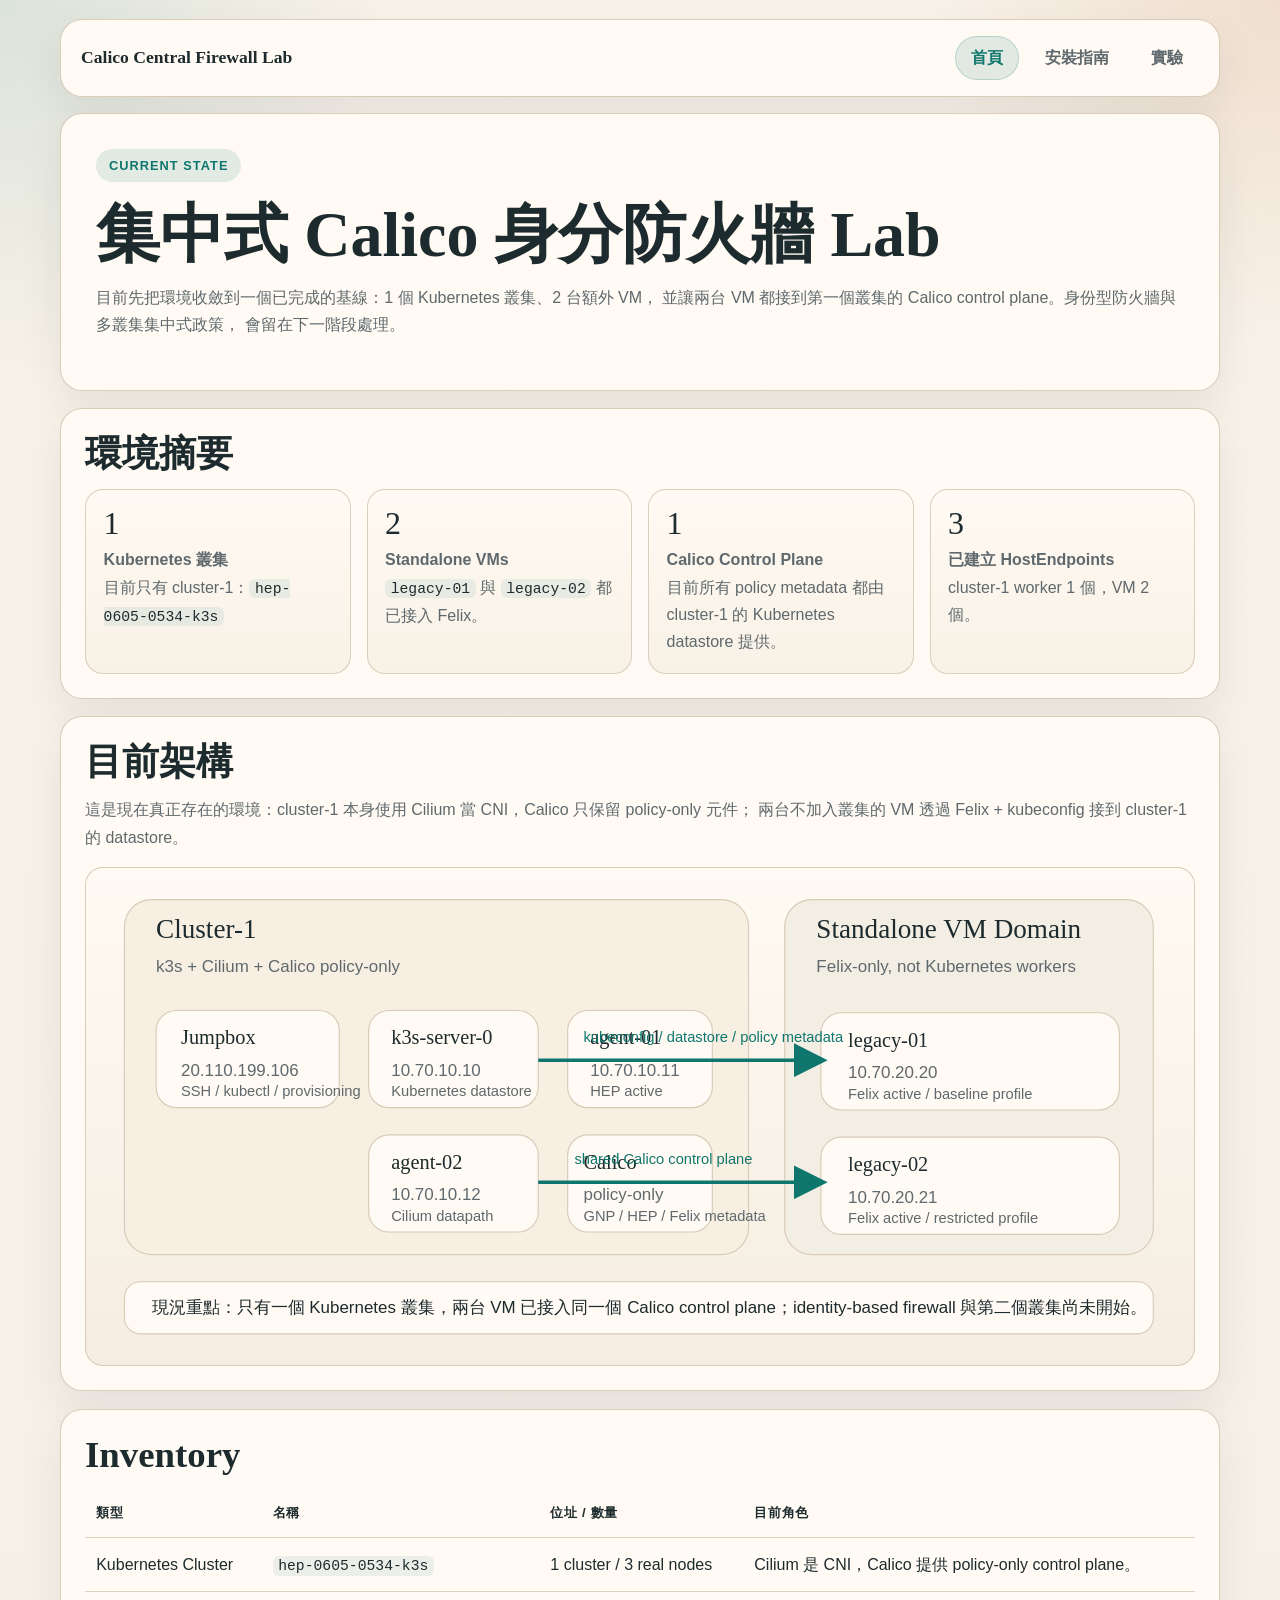
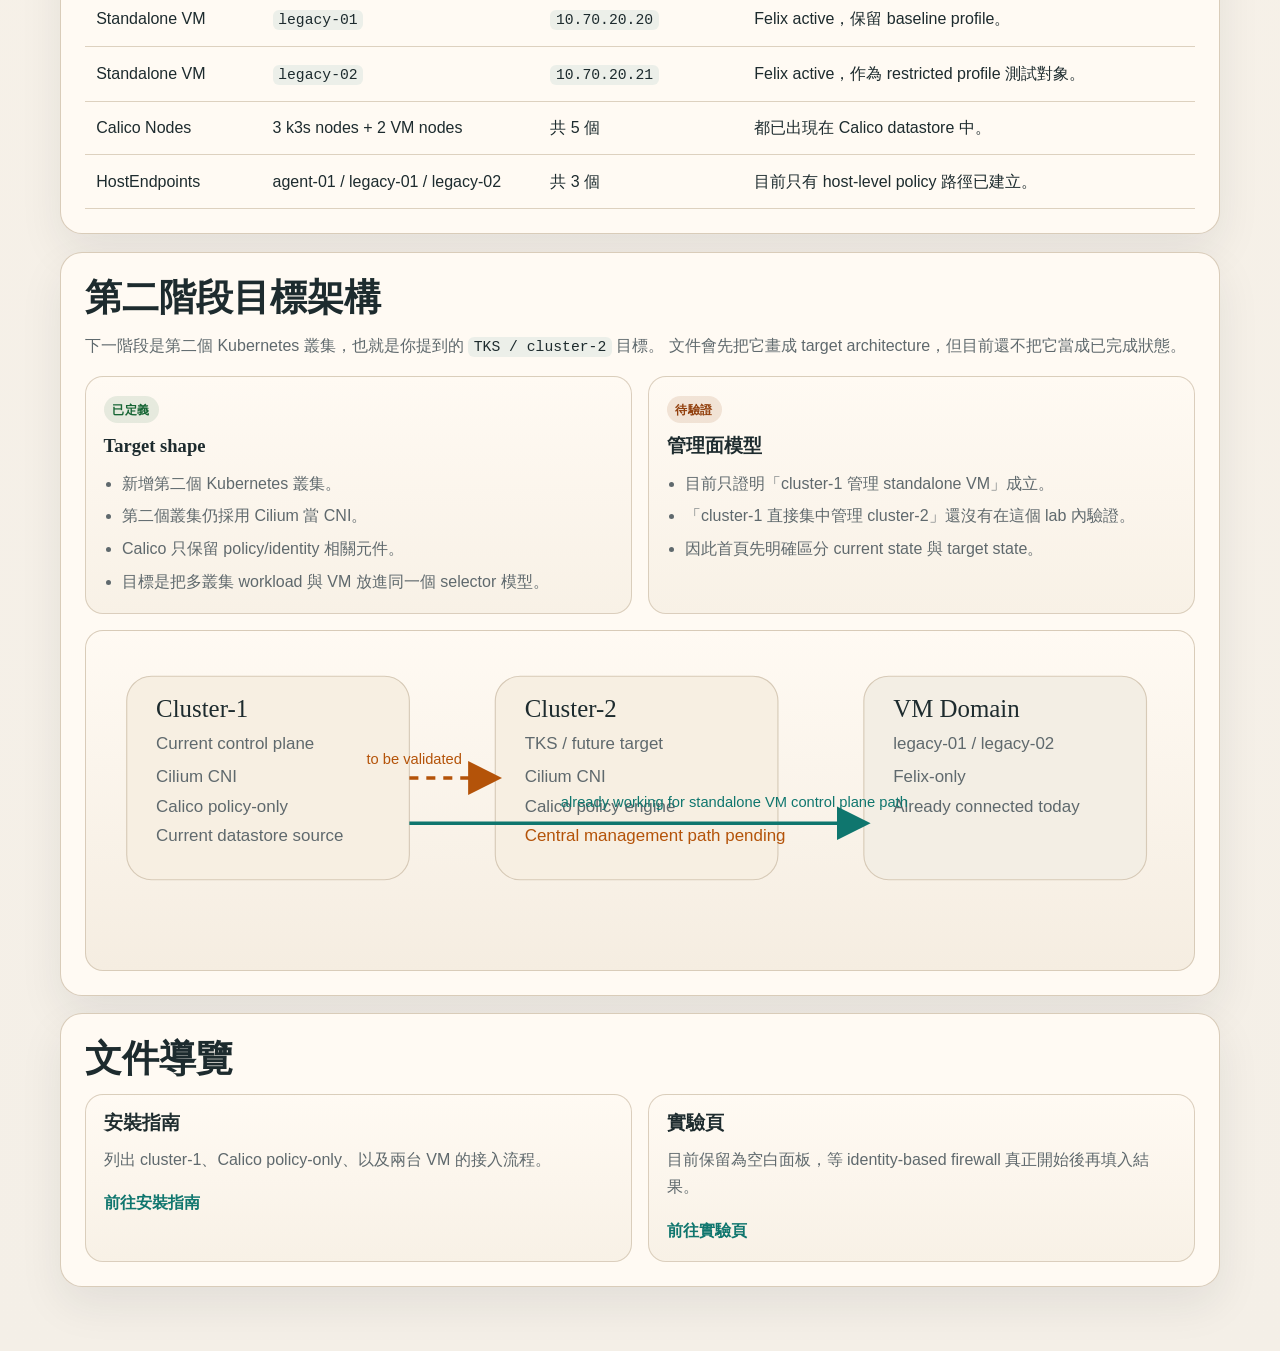
==== docs/index.html @ 24c9a851 "Restructure lab docs and document VM control-plane setup" ====
<!DOCTYPE html>
<html lang="zh-Hant">
<head>
  <meta charset="utf-8">
  <meta name="viewport" content="width=device-width, initial-scale=1">
  <title>Calico Central Firewall Lab</title>
  <link rel="stylesheet" href="./assets/site.css">
</head>
<body>
  <main class="shell">
    <header class="topbar">
      <div class="brand">Calico Central Firewall Lab</div>
      <nav class="tabs" aria-label="Primary">
        <a class="tab active" href="./index.html">首頁</a>
        <a class="tab" href="./install.html">安裝指南</a>
        <a class="tab" href="./experiments.html">實驗</a>
      </nav>
    </header>

    <section class="hero">
      <span class="eyebrow">Current State</span>
      <h1>集中式 Calico 身分防火牆 Lab</h1>
      <p>
        目前先把環境收斂到一個已完成的基線：1 個 Kubernetes 叢集、2 台額外 VM，
        並讓兩台 VM 都接到第一個叢集的 Calico control plane。身份型防火牆與多叢集集中式政策，
        會留在下一階段處理。
      </p>
    </section>

    <section class="section">
      <h2>環境摘要</h2>
      <div class="grid four">
        <article class="card">
          <div class="metric">1</div>
          <div class="metric-label">Kubernetes 叢集</div>
          <p>目前只有 cluster-1：<code>hep-0605-0534-k3s</code></p>
        </article>
        <article class="card">
          <div class="metric">2</div>
          <div class="metric-label">Standalone VMs</div>
          <p><code>legacy-01</code> 與 <code>legacy-02</code> 都已接入 Felix。</p>
        </article>
        <article class="card">
          <div class="metric">1</div>
          <div class="metric-label">Calico Control Plane</div>
          <p>目前所有 policy metadata 都由 cluster-1 的 Kubernetes datastore 提供。</p>
        </article>
        <article class="card">
          <div class="metric">3</div>
          <div class="metric-label">已建立 HostEndpoints</div>
          <p>cluster-1 worker 1 個，VM 2 個。</p>
        </article>
      </div>
    </section>

    <section class="section">
      <h2>目前架構</h2>
      <p>
        這是現在真正存在的環境：cluster-1 本身使用 Cilium 當 CNI，Calico 只保留 policy-only 元件；
        兩台不加入叢集的 VM 透過 Felix + kubeconfig 接到 cluster-1 的 datastore。
      </p>
      <div class="diagram">
        <svg viewBox="0 0 980 440" role="img" aria-label="Current centralized Calico lab architecture">
          <defs>
            <marker id="home-arrow" markerWidth="10" markerHeight="10" refX="8" refY="5" orient="auto-start-reverse">
              <path d="M 0 0 L 10 5 L 0 10 z" fill="#0f766e"></path>
            </marker>
          </defs>

          <rect x="34" y="28" width="552" height="314" rx="24" fill="#f7efe2" stroke="#d7cab7"></rect>
          <text x="62" y="62" fill="#1d2b2e" font-size="24" font-family="Noto Serif TC, PMingLiU, Georgia, serif">Cluster-1</text>
          <text x="62" y="92" fill="#5f696d" font-size="15" font-family="Noto Sans TC, PingFang TC, Microsoft JhengHei, sans-serif">k3s + Cilium + Calico policy-only</text>

          <rect x="62" y="126" width="162" height="86" rx="18" fill="#fffaf3" stroke="#d7cab7"></rect>
          <text x="84" y="156" fill="#1d2b2e" font-size="18" font-family="Noto Serif TC, PMingLiU, Georgia, serif">Jumpbox</text>
          <text x="84" y="184" fill="#5f696d" font-size="15" font-family="Noto Sans TC, PingFang TC, Microsoft JhengHei, sans-serif">20.110.199.106</text>
          <text x="84" y="202" fill="#5f696d" font-size="13" font-family="Noto Sans TC, PingFang TC, Microsoft JhengHei, sans-serif">SSH / kubectl / provisioning</text>

          <rect x="250" y="126" width="150" height="86" rx="18" fill="#fffaf3" stroke="#d7cab7"></rect>
          <text x="270" y="156" fill="#1d2b2e" font-size="18" font-family="Noto Serif TC, PMingLiU, Georgia, serif">k3s-server-0</text>
          <text x="270" y="184" fill="#5f696d" font-size="15" font-family="Noto Sans TC, PingFang TC, Microsoft JhengHei, sans-serif">10.70.10.10</text>
          <text x="270" y="202" fill="#5f696d" font-size="13" font-family="Noto Sans TC, PingFang TC, Microsoft JhengHei, sans-serif">Kubernetes datastore</text>

          <rect x="426" y="126" width="128" height="86" rx="18" fill="#fffaf3" stroke="#d7cab7"></rect>
          <text x="446" y="156" fill="#1d2b2e" font-size="18" font-family="Noto Serif TC, PMingLiU, Georgia, serif">agent-01</text>
          <text x="446" y="184" fill="#5f696d" font-size="15" font-family="Noto Sans TC, PingFang TC, Microsoft JhengHei, sans-serif">10.70.10.11</text>
          <text x="446" y="202" fill="#5f696d" font-size="13" font-family="Noto Sans TC, PingFang TC, Microsoft JhengHei, sans-serif">HEP active</text>

          <rect x="250" y="236" width="150" height="86" rx="18" fill="#fffaf3" stroke="#d7cab7"></rect>
          <text x="270" y="266" fill="#1d2b2e" font-size="18" font-family="Noto Serif TC, PMingLiU, Georgia, serif">agent-02</text>
          <text x="270" y="294" fill="#5f696d" font-size="15" font-family="Noto Sans TC, PingFang TC, Microsoft JhengHei, sans-serif">10.70.10.12</text>
          <text x="270" y="312" fill="#5f696d" font-size="13" font-family="Noto Sans TC, PingFang TC, Microsoft JhengHei, sans-serif">Cilium datapath</text>

          <rect x="426" y="236" width="128" height="86" rx="18" fill="#fffaf3" stroke="#d7cab7"></rect>
          <text x="440" y="266" fill="#1d2b2e" font-size="18" font-family="Noto Serif TC, PMingLiU, Georgia, serif">Calico</text>
          <text x="440" y="294" fill="#5f696d" font-size="15" font-family="Noto Sans TC, PingFang TC, Microsoft JhengHei, sans-serif">policy-only</text>
          <text x="440" y="312" fill="#5f696d" font-size="13" font-family="Noto Sans TC, PingFang TC, Microsoft JhengHei, sans-serif">GNP / HEP / Felix metadata</text>

          <rect x="618" y="28" width="326" height="314" rx="24" fill="#f3eee4" stroke="#d7cab7"></rect>
          <text x="646" y="62" fill="#1d2b2e" font-size="24" font-family="Noto Serif TC, PMingLiU, Georgia, serif">Standalone VM Domain</text>
          <text x="646" y="92" fill="#5f696d" font-size="15" font-family="Noto Sans TC, PingFang TC, Microsoft JhengHei, sans-serif">Felix-only, not Kubernetes workers</text>

          <rect x="650" y="128" width="264" height="86" rx="18" fill="#fffaf3" stroke="#d7cab7"></rect>
          <text x="674" y="158" fill="#1d2b2e" font-size="18" font-family="Noto Serif TC, PMingLiU, Georgia, serif">legacy-01</text>
          <text x="674" y="186" fill="#5f696d" font-size="15" font-family="Noto Sans TC, PingFang TC, Microsoft JhengHei, sans-serif">10.70.20.20</text>
          <text x="674" y="204" fill="#5f696d" font-size="13" font-family="Noto Sans TC, PingFang TC, Microsoft JhengHei, sans-serif">Felix active / baseline profile</text>

          <rect x="650" y="238" width="264" height="86" rx="18" fill="#fffaf3" stroke="#d7cab7"></rect>
          <text x="674" y="268" fill="#1d2b2e" font-size="18" font-family="Noto Serif TC, PMingLiU, Georgia, serif">legacy-02</text>
          <text x="674" y="296" fill="#5f696d" font-size="15" font-family="Noto Sans TC, PingFang TC, Microsoft JhengHei, sans-serif">10.70.20.21</text>
          <text x="674" y="314" fill="#5f696d" font-size="13" font-family="Noto Sans TC, PingFang TC, Microsoft JhengHei, sans-serif">Felix active / restricted profile</text>

          <line x1="400" y1="170" x2="650" y2="170" stroke="#0f766e" stroke-width="3" marker-end="url(#home-arrow)"></line>
          <text x="440" y="154" fill="#0f766e" font-size="13" font-family="Noto Sans TC, PingFang TC, Microsoft JhengHei, sans-serif">kubeconfig / datastore / policy metadata</text>

          <line x1="400" y1="278" x2="650" y2="278" stroke="#0f766e" stroke-width="3" marker-end="url(#home-arrow)"></line>
          <text x="432" y="262" fill="#0f766e" font-size="13" font-family="Noto Sans TC, PingFang TC, Microsoft JhengHei, sans-serif">shared Calico control plane</text>

          <rect x="34" y="366" width="910" height="46" rx="14" fill="#fffaf3" stroke="#d7cab7"></rect>
          <text x="58" y="394" fill="#1d2b2e" font-size="15" font-family="Noto Sans TC, PingFang TC, Microsoft JhengHei, sans-serif">
            現況重點：只有一個 Kubernetes 叢集，兩台 VM 已接入同一個 Calico control plane；identity-based firewall 與第二個叢集尚未開始。
          </text>
        </svg>
      </div>
    </section>

    <section class="section">
      <h2>Inventory</h2>
      <table>
        <thead>
          <tr>
            <th>類型</th>
            <th>名稱</th>
            <th>位址 / 數量</th>
            <th>目前角色</th>
          </tr>
        </thead>
        <tbody>
          <tr>
            <td>Kubernetes Cluster</td>
            <td><code>hep-0605-0534-k3s</code></td>
            <td>1 cluster / 3 real nodes</td>
            <td>Cilium 是 CNI，Calico 提供 policy-only control plane。</td>
          </tr>
          <tr>
            <td>Standalone VM</td>
            <td><code>legacy-01</code></td>
            <td><code>10.70.20.20</code></td>
            <td>Felix active，保留 baseline profile。</td>
          </tr>
          <tr>
            <td>Standalone VM</td>
            <td><code>legacy-02</code></td>
            <td><code>10.70.20.21</code></td>
            <td>Felix active，作為 restricted profile 測試對象。</td>
          </tr>
          <tr>
            <td>Calico Nodes</td>
            <td>3 k3s nodes + 2 VM nodes</td>
            <td>共 5 個</td>
            <td>都已出現在 Calico datastore 中。</td>
          </tr>
          <tr>
            <td>HostEndpoints</td>
            <td>agent-01 / legacy-01 / legacy-02</td>
            <td>共 3 個</td>
            <td>目前只有 host-level policy 路徑已建立。</td>
          </tr>
        </tbody>
      </table>
    </section>

    <section class="section">
      <h2>第二階段目標架構</h2>
      <p>
        下一階段是第二個 Kubernetes 叢集，也就是你提到的 <code>TKS / cluster-2</code> 目標。
        文件會先把它畫成 target architecture，但目前還不把它當成已完成狀態。
      </p>
      <div class="grid two">
        <article class="card">
          <span class="status ok">已定義</span>
          <h3>Target shape</h3>
          <ul>
            <li>新增第二個 Kubernetes 叢集。</li>
            <li>第二個叢集仍採用 Cilium 當 CNI。</li>
            <li>Calico 只保留 policy/identity 相關元件。</li>
            <li>目標是把多叢集 workload 與 VM 放進同一個 selector 模型。</li>
          </ul>
        </article>
        <article class="card">
          <span class="status warn">待驗證</span>
          <h3>管理面模型</h3>
          <ul>
            <li>目前只證明「cluster-1 管理 standalone VM」成立。</li>
            <li>「cluster-1 直接集中管理 cluster-2」還沒有在這個 lab 內驗證。</li>
            <li>因此首頁先明確區分 current state 與 target state。</li>
          </ul>
        </article>
      </div>
      <div class="diagram">
        <svg viewBox="0 0 980 300" role="img" aria-label="Target architecture for multi-cluster centralized firewall">
          <defs>
            <marker id="target-arrow" markerWidth="10" markerHeight="10" refX="8" refY="5" orient="auto-start-reverse">
              <path d="M 0 0 L 10 5 L 0 10 z" fill="#0f766e"></path>
            </marker>
            <marker id="target-arrow-warn" markerWidth="10" markerHeight="10" refX="8" refY="5" orient="auto-start-reverse">
              <path d="M 0 0 L 10 5 L 0 10 z" fill="#b45309"></path>
            </marker>
          </defs>

          <rect x="36" y="40" width="250" height="180" rx="22" fill="#f7efe2" stroke="#d7cab7"></rect>
          <text x="62" y="76" fill="#1d2b2e" font-size="22" font-family="Noto Serif TC, PMingLiU, Georgia, serif">Cluster-1</text>
          <text x="62" y="104" fill="#5f696d" font-size="15" font-family="Noto Sans TC, PingFang TC, Microsoft JhengHei, sans-serif">Current control plane</text>
          <text x="62" y="134" fill="#5f696d" font-size="15" font-family="Noto Sans TC, PingFang TC, Microsoft JhengHei, sans-serif">Cilium CNI</text>
          <text x="62" y="160" fill="#5f696d" font-size="15" font-family="Noto Sans TC, PingFang TC, Microsoft JhengHei, sans-serif">Calico policy-only</text>
          <text x="62" y="186" fill="#5f696d" font-size="15" font-family="Noto Sans TC, PingFang TC, Microsoft JhengHei, sans-serif">Current datastore source</text>

          <rect x="362" y="40" width="250" height="180" rx="22" fill="#f7efe2" stroke="#d7cab7"></rect>
          <text x="388" y="76" fill="#1d2b2e" font-size="22" font-family="Noto Serif TC, PMingLiU, Georgia, serif">Cluster-2</text>
          <text x="388" y="104" fill="#5f696d" font-size="15" font-family="Noto Sans TC, PingFang TC, Microsoft JhengHei, sans-serif">TKS / future target</text>
          <text x="388" y="134" fill="#5f696d" font-size="15" font-family="Noto Sans TC, PingFang TC, Microsoft JhengHei, sans-serif">Cilium CNI</text>
          <text x="388" y="160" fill="#5f696d" font-size="15" font-family="Noto Sans TC, PingFang TC, Microsoft JhengHei, sans-serif">Calico policy engine</text>
          <text x="388" y="186" fill="#b45309" font-size="15" font-family="Noto Sans TC, PingFang TC, Microsoft JhengHei, sans-serif">Central management path pending</text>

          <rect x="688" y="40" width="250" height="180" rx="22" fill="#f3eee4" stroke="#d7cab7"></rect>
          <text x="714" y="76" fill="#1d2b2e" font-size="22" font-family="Noto Serif TC, PMingLiU, Georgia, serif">VM Domain</text>
          <text x="714" y="104" fill="#5f696d" font-size="15" font-family="Noto Sans TC, PingFang TC, Microsoft JhengHei, sans-serif">legacy-01 / legacy-02</text>
          <text x="714" y="134" fill="#5f696d" font-size="15" font-family="Noto Sans TC, PingFang TC, Microsoft JhengHei, sans-serif">Felix-only</text>
          <text x="714" y="160" fill="#5f696d" font-size="15" font-family="Noto Sans TC, PingFang TC, Microsoft JhengHei, sans-serif">Already connected today</text>

          <line x1="286" y1="130" x2="362" y2="130" stroke="#b45309" stroke-width="3" stroke-dasharray="8 7" marker-end="url(#target-arrow-warn)"></line>
          <text x="248" y="118" fill="#b45309" font-size="13" font-family="Noto Sans TC, PingFang TC, Microsoft JhengHei, sans-serif">to be validated</text>

          <line x1="286" y1="170" x2="688" y2="170" stroke="#0f766e" stroke-width="3" marker-end="url(#target-arrow)"></line>
          <text x="420" y="156" fill="#0f766e" font-size="13" font-family="Noto Sans TC, PingFang TC, Microsoft JhengHei, sans-serif">already working for standalone VM control plane path</text>
        </svg>
      </div>
    </section>

    <section class="footer">
      <h2>文件導覽</h2>
      <div class="grid two">
        <article class="card links">
          <h3>安裝指南</h3>
          <p>列出 cluster-1、Calico policy-only、以及兩台 VM 的接入流程。</p>
          <a href="./install.html">前往安裝指南</a>
        </article>
        <article class="card links">
          <h3>實驗頁</h3>
          <p>目前保留為空白面板，等 identity-based firewall 真正開始後再填入結果。</p>
          <a href="./experiments.html">前往實驗頁</a>
        </article>
      </div>
    </section>
  </main>
</body>
</html>
---- docs/assets/site.css ----
:root {
  --bg: #f4efe7;
  --panel: #fffaf3;
  --panel-alt: #f7efe2;
  --ink: #1d2b2e;
  --muted: #5f696d;
  --line: #d7cab7;
  --accent: #0f766e;
  --accent-soft: rgba(15, 118, 110, 0.12);
  --accent-2: #b45309;
  --ok: #166534;
  --warn: #92400e;
  --shadow: 0 18px 44px rgba(29, 43, 46, 0.08);
  --radius: 22px;
  --serif: "Noto Serif TC", "PMingLiU", Georgia, serif;
  --sans: "Noto Sans TC", "PingFang TC", "Microsoft JhengHei", sans-serif;
  --mono: "SFMono-Regular", Consolas, "Liberation Mono", Menlo, monospace;
}

* {
  box-sizing: border-box;
}

body {
  margin: 0;
  color: var(--ink);
  background:
    radial-gradient(circle at top right, rgba(180, 83, 9, 0.12), transparent 22rem),
    radial-gradient(circle at top left, rgba(15, 118, 110, 0.12), transparent 24rem),
    linear-gradient(180deg, #f8f2e9 0%, var(--bg) 100%);
  font: 16px/1.7 var(--sans);
}

a {
  color: var(--accent);
}

code {
  font-family: var(--mono);
  background: rgba(15, 118, 110, 0.08);
  border-radius: 6px;
  padding: 0.12rem 0.35rem;
  color: var(--ink);
  font-size: 0.92em;
}

pre {
  margin: 0;
  white-space: pre-wrap;
  word-break: break-word;
  font-family: var(--mono);
  line-height: 1.55;
}

.shell {
  width: min(1160px, calc(100vw - 2rem));
  margin: 0 auto;
  padding: 1.2rem 0 4rem;
}

.topbar,
.hero,
.section,
.footer {
  background: var(--panel);
  border: 1px solid rgba(215, 202, 183, 0.95);
  border-radius: var(--radius);
  box-shadow: var(--shadow);
}

.topbar {
  display: flex;
  align-items: center;
  justify-content: space-between;
  gap: 1rem;
  padding: 1rem 1.25rem;
}

.brand {
  font-family: var(--serif);
  font-size: 1.1rem;
  font-weight: 700;
  color: var(--ink);
}

.tabs {
  display: flex;
  flex-wrap: wrap;
  gap: 0.6rem;
}

.tab {
  display: inline-flex;
  align-items: center;
  justify-content: center;
  min-height: 2.4rem;
  padding: 0.45rem 0.95rem;
  border-radius: 999px;
  color: var(--muted);
  text-decoration: none;
  border: 1px solid transparent;
  font-weight: 700;
}

.tab.active {
  color: var(--accent);
  background: var(--accent-soft);
  border-color: rgba(15, 118, 110, 0.2);
}

.hero {
  margin-top: 1rem;
  padding: 2.2rem;
}

.eyebrow {
  display: inline-flex;
  align-items: center;
  gap: 0.5rem;
  padding: 0.35rem 0.8rem;
  border-radius: 999px;
  background: var(--accent-soft);
  color: var(--accent);
  font-size: 0.8rem;
  font-weight: 700;
  letter-spacing: 0.08em;
  text-transform: uppercase;
}

h1,
h2,
h3 {
  margin: 0 0 0.8rem;
  line-height: 1.15;
  font-family: var(--serif);
}

h1 {
  margin-top: 1rem;
  font-size: clamp(2.2rem, 5vw, 4rem);
}

h2 {
  font-size: clamp(1.65rem, 3vw, 2.3rem);
}

h3 {
  font-size: 1.16rem;
}

p {
  margin: 0 0 1rem;
  color: var(--muted);
}

.section,
.footer {
  margin-top: 1.1rem;
  padding: 1.5rem;
}

.grid {
  display: grid;
  gap: 1rem;
}

.grid.two {
  grid-template-columns: repeat(auto-fit, minmax(300px, 1fr));
}

.grid.three {
  grid-template-columns: repeat(auto-fit, minmax(220px, 1fr));
}

.grid.four {
  grid-template-columns: repeat(auto-fit, minmax(200px, 1fr));
}

.card {
  border: 1px solid rgba(215, 202, 183, 0.9);
  border-radius: 18px;
  background: linear-gradient(180deg, #fffaf3 0%, #f8f1e6 100%);
  padding: 1.1rem;
}

.metric {
  font-size: 2rem;
  line-height: 1;
  font-family: var(--serif);
  color: var(--ink);
}

.metric-label {
  margin-top: 0.45rem;
  color: var(--muted);
  font-weight: 700;
}

.status {
  display: inline-block;
  padding: 0.2rem 0.55rem;
  border-radius: 999px;
  font-size: 0.76rem;
  font-weight: 700;
  letter-spacing: 0.04em;
  text-transform: uppercase;
  margin-bottom: 0.75rem;
}

.status.ok {
  color: var(--ok);
  background: rgba(22, 101, 52, 0.1);
}

.status.warn {
  color: var(--warn);
  background: rgba(146, 64, 14, 0.12);
}

.code {
  padding: 1rem;
  border-radius: 18px;
  border: 1px solid var(--line);
  background: #f7f0e5;
  overflow-x: auto;
}

.note {
  padding: 1rem 1.1rem;
  border-radius: 16px;
  background: rgba(180, 83, 9, 0.08);
  border: 1px solid rgba(180, 83, 9, 0.16);
}

.note p:last-child,
.card p:last-child {
  margin-bottom: 0;
}

table {
  width: 100%;
  border-collapse: collapse;
  margin-top: 0.6rem;
}

th,
td {
  text-align: left;
  vertical-align: top;
  padding: 0.8rem 0.7rem;
  border-bottom: 1px solid rgba(215, 202, 183, 0.85);
}

th {
  text-transform: uppercase;
  letter-spacing: 0.05em;
  font-size: 0.82rem;
}

ul {
  margin: 0.45rem 0 0;
  padding-left: 1.15rem;
  color: var(--muted);
}

li + li {
  margin-top: 0.35rem;
}

.diagram {
  margin-top: 1rem;
  border: 1px solid rgba(215, 202, 183, 0.95);
  border-radius: 18px;
  background: linear-gradient(180deg, #fffaf3 0%, #f5ede1 100%);
  overflow: hidden;
}

.diagram svg {
  display: block;
  width: 100%;
  height: auto;
}

.stack {
  display: flex;
  flex-direction: column;
  gap: 1rem;
}

.links a {
  display: block;
  margin-top: 0.55rem;
  font-weight: 700;
  text-decoration: none;
}

.muted {
  color: var(--muted);
}

@media (max-width: 760px) {
  .topbar,
  .hero,
  .section,
  .footer {
    padding: 1.15rem;
  }

  .topbar {
    align-items: flex-start;
    flex-direction: column;
  }
}
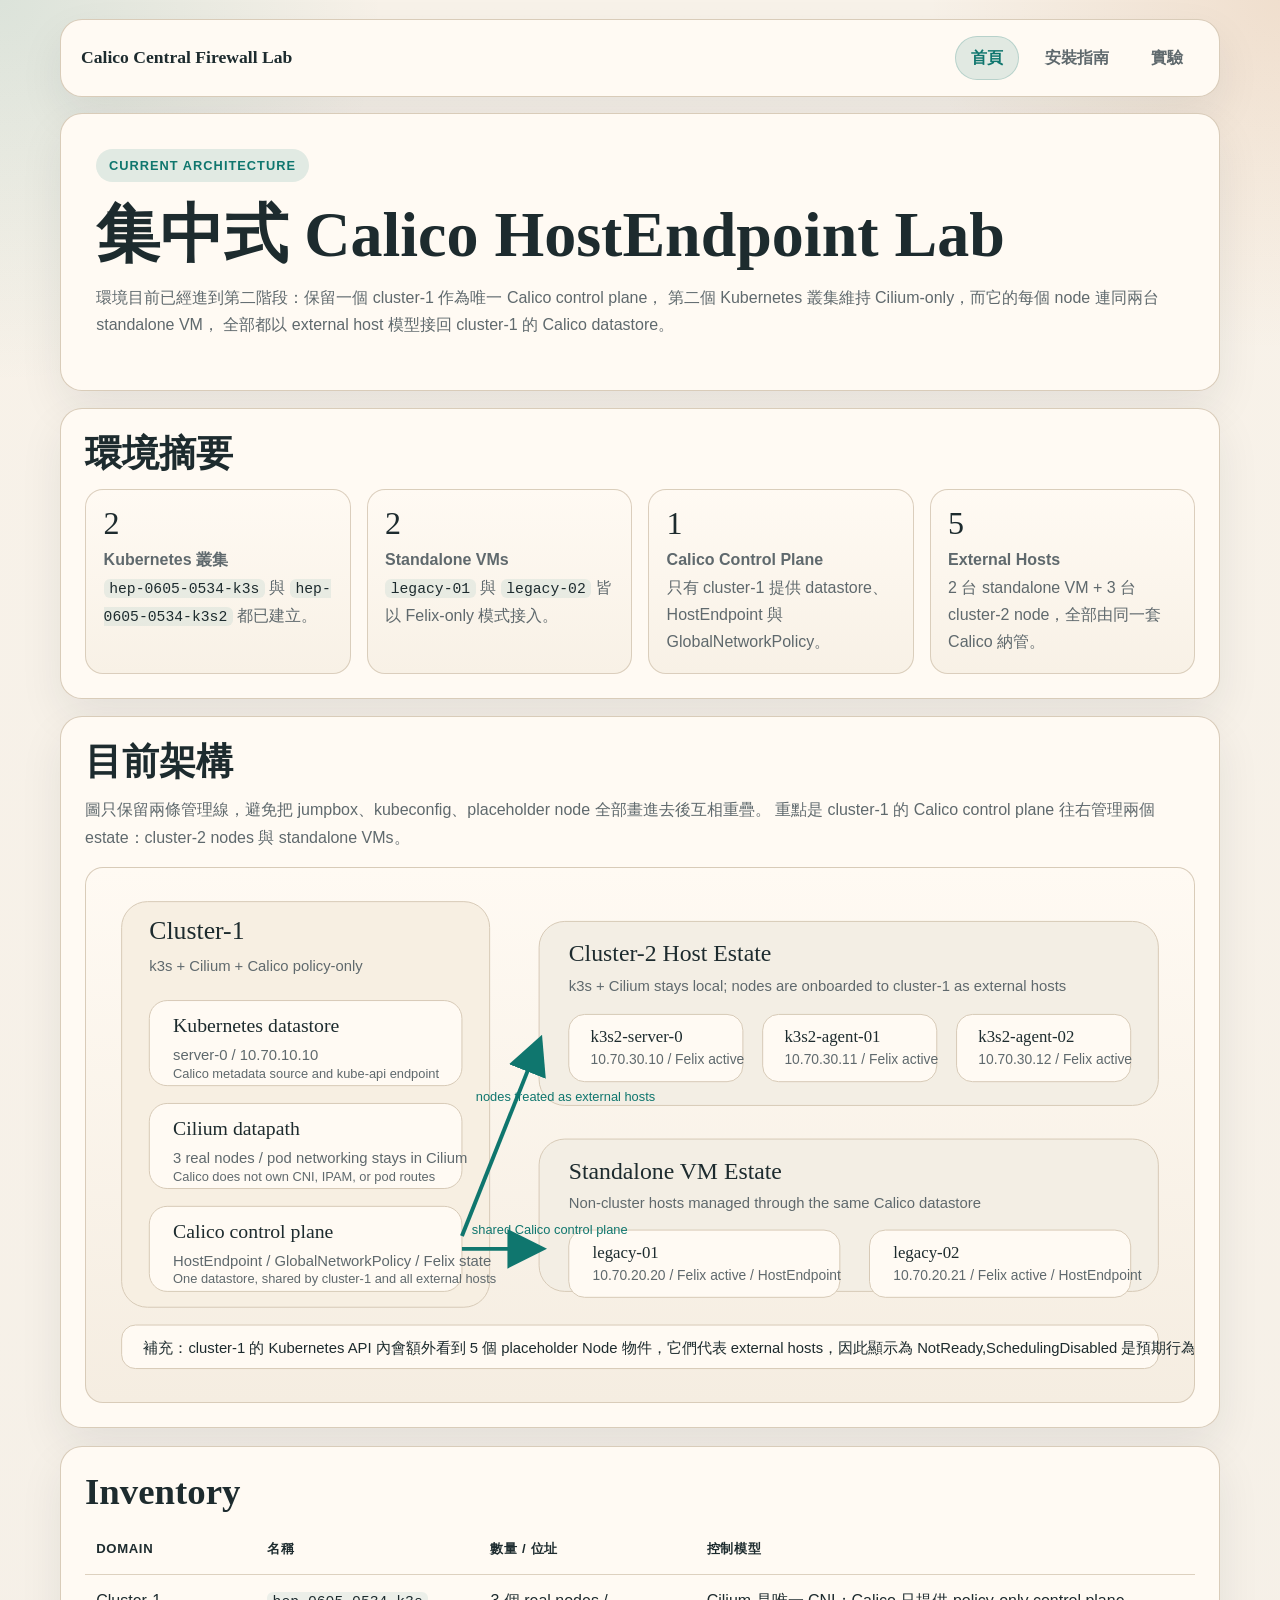
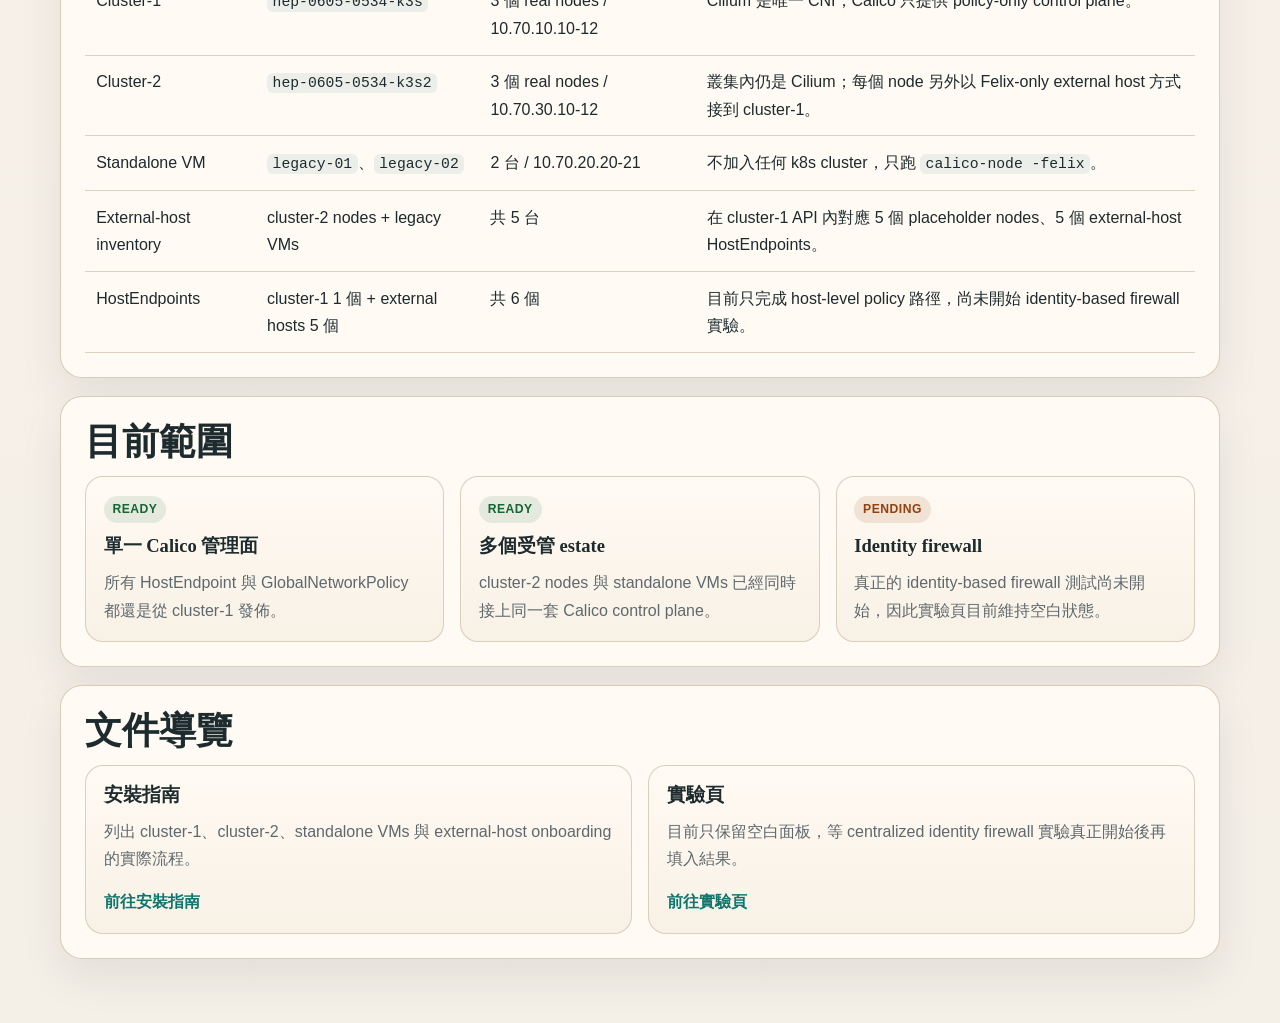
==== commit 4bc7f987: "Add cluster-2 external-host onboarding lab" ====
--- a/docs/index.html
+++ b/docs/index.html
@@ -18,12 +18,12 @@
     </header>
 
     <section class="hero">
-      <span class="eyebrow">Current State</span>
-      <h1>集中式 Calico 身分防火牆 Lab</h1>
+      <span class="eyebrow">Current Architecture</span>
+      <h1>集中式 Calico HostEndpoint Lab</h1>
       <p>
-        目前先把環境收斂到一個已完成的基線：1 個 Kubernetes 叢集、2 台額外 VM，
-        並讓兩台 VM 都接到第一個叢集的 Calico control plane。身份型防火牆與多叢集集中式政策，
-        會留在下一階段處理。
+        環境目前已經進到第二階段：保留一個 cluster-1 作為唯一 Calico control plane，
+        第二個 Kubernetes 叢集維持 Cilium-only，而它的每個 node 連同兩台 standalone VM，
+        全部都以 external host 模型接回 cluster-1 的 Calico datastore。
       </p>
     </section>
 
@@ -31,24 +31,24 @@
       <h2>環境摘要</h2>
       <div class="grid four">
         <article class="card">
-          <div class="metric">1</div>
+          <div class="metric">2</div>
           <div class="metric-label">Kubernetes 叢集</div>
-          <p>目前只有 cluster-1：<code>hep-0605-0534-k3s</code></p>
+          <p><code>hep-0605-0534-k3s</code> 與 <code>hep-0605-0534-k3s2</code> 都已建立。</p>
         </article>
         <article class="card">
           <div class="metric">2</div>
           <div class="metric-label">Standalone VMs</div>
-          <p><code>legacy-01</code> 與 <code>legacy-02</code> 都已接入 Felix。</p>
+          <p><code>legacy-01</code> 與 <code>legacy-02</code> 皆以 Felix-only 模式接入。</p>
         </article>
         <article class="card">
           <div class="metric">1</div>
           <div class="metric-label">Calico Control Plane</div>
-          <p>目前所有 policy metadata 都由 cluster-1 的 Kubernetes datastore 提供。</p>
-        </article>
-        <article class="card">
-          <div class="metric">3</div>
-          <div class="metric-label">已建立 HostEndpoints</div>
-          <p>cluster-1 worker 1 個，VM 2 個。</p>
+          <p>只有 cluster-1 提供 datastore、HostEndpoint 與 GlobalNetworkPolicy。</p>
+        </article>
+        <article class="card">
+          <div class="metric">5</div>
+          <div class="metric-label">External Hosts</div>
+          <p>2 台 standalone VM + 3 台 cluster-2 node，全部由同一套 Calico 納管。</p>
         </article>
       </div>
     </section>
@@ -56,69 +56,73 @@
     <section class="section">
       <h2>目前架構</h2>
       <p>
-        這是現在真正存在的環境：cluster-1 本身使用 Cilium 當 CNI，Calico 只保留 policy-only 元件；
-        兩台不加入叢集的 VM 透過 Felix + kubeconfig 接到 cluster-1 的 datastore。
+        圖只保留兩條管理線，避免把 jumpbox、kubeconfig、placeholder node 全部畫進去後互相重疊。
+        重點是 cluster-1 的 Calico control plane 往右管理兩個 estate：cluster-2 nodes 與 standalone VMs。
       </p>
       <div class="diagram">
-        <svg viewBox="0 0 980 440" role="img" aria-label="Current centralized Calico lab architecture">
+        <svg viewBox="0 0 1120 540" role="img" aria-label="Current centralized Calico lab architecture">
           <defs>
-            <marker id="home-arrow" markerWidth="10" markerHeight="10" refX="8" refY="5" orient="auto-start-reverse">
+            <marker id="current-arrow" markerWidth="10" markerHeight="10" refX="8" refY="5" orient="auto-start-reverse">
               <path d="M 0 0 L 10 5 L 0 10 z" fill="#0f766e"></path>
             </marker>
           </defs>
 
-          <rect x="34" y="28" width="552" height="314" rx="24" fill="#f7efe2" stroke="#d7cab7"></rect>
-          <text x="62" y="62" fill="#1d2b2e" font-size="24" font-family="Noto Serif TC, PMingLiU, Georgia, serif">Cluster-1</text>
-          <text x="62" y="92" fill="#5f696d" font-size="15" font-family="Noto Sans TC, PingFang TC, Microsoft JhengHei, sans-serif">k3s + Cilium + Calico policy-only</text>
-
-          <rect x="62" y="126" width="162" height="86" rx="18" fill="#fffaf3" stroke="#d7cab7"></rect>
-          <text x="84" y="156" fill="#1d2b2e" font-size="18" font-family="Noto Serif TC, PMingLiU, Georgia, serif">Jumpbox</text>
-          <text x="84" y="184" fill="#5f696d" font-size="15" font-family="Noto Sans TC, PingFang TC, Microsoft JhengHei, sans-serif">20.110.199.106</text>
-          <text x="84" y="202" fill="#5f696d" font-size="13" font-family="Noto Sans TC, PingFang TC, Microsoft JhengHei, sans-serif">SSH / kubectl / provisioning</text>
-
-          <rect x="250" y="126" width="150" height="86" rx="18" fill="#fffaf3" stroke="#d7cab7"></rect>
-          <text x="270" y="156" fill="#1d2b2e" font-size="18" font-family="Noto Serif TC, PMingLiU, Georgia, serif">k3s-server-0</text>
-          <text x="270" y="184" fill="#5f696d" font-size="15" font-family="Noto Sans TC, PingFang TC, Microsoft JhengHei, sans-serif">10.70.10.10</text>
-          <text x="270" y="202" fill="#5f696d" font-size="13" font-family="Noto Sans TC, PingFang TC, Microsoft JhengHei, sans-serif">Kubernetes datastore</text>
-
-          <rect x="426" y="126" width="128" height="86" rx="18" fill="#fffaf3" stroke="#d7cab7"></rect>
-          <text x="446" y="156" fill="#1d2b2e" font-size="18" font-family="Noto Serif TC, PMingLiU, Georgia, serif">agent-01</text>
-          <text x="446" y="184" fill="#5f696d" font-size="15" font-family="Noto Sans TC, PingFang TC, Microsoft JhengHei, sans-serif">10.70.10.11</text>
-          <text x="446" y="202" fill="#5f696d" font-size="13" font-family="Noto Sans TC, PingFang TC, Microsoft JhengHei, sans-serif">HEP active</text>
-
-          <rect x="250" y="236" width="150" height="86" rx="18" fill="#fffaf3" stroke="#d7cab7"></rect>
-          <text x="270" y="266" fill="#1d2b2e" font-size="18" font-family="Noto Serif TC, PMingLiU, Georgia, serif">agent-02</text>
-          <text x="270" y="294" fill="#5f696d" font-size="15" font-family="Noto Sans TC, PingFang TC, Microsoft JhengHei, sans-serif">10.70.10.12</text>
-          <text x="270" y="312" fill="#5f696d" font-size="13" font-family="Noto Sans TC, PingFang TC, Microsoft JhengHei, sans-serif">Cilium datapath</text>
-
-          <rect x="426" y="236" width="128" height="86" rx="18" fill="#fffaf3" stroke="#d7cab7"></rect>
-          <text x="440" y="266" fill="#1d2b2e" font-size="18" font-family="Noto Serif TC, PMingLiU, Georgia, serif">Calico</text>
-          <text x="440" y="294" fill="#5f696d" font-size="15" font-family="Noto Sans TC, PingFang TC, Microsoft JhengHei, sans-serif">policy-only</text>
-          <text x="440" y="312" fill="#5f696d" font-size="13" font-family="Noto Sans TC, PingFang TC, Microsoft JhengHei, sans-serif">GNP / HEP / Felix metadata</text>
-
-          <rect x="618" y="28" width="326" height="314" rx="24" fill="#f3eee4" stroke="#d7cab7"></rect>
-          <text x="646" y="62" fill="#1d2b2e" font-size="24" font-family="Noto Serif TC, PMingLiU, Georgia, serif">Standalone VM Domain</text>
-          <text x="646" y="92" fill="#5f696d" font-size="15" font-family="Noto Sans TC, PingFang TC, Microsoft JhengHei, sans-serif">Felix-only, not Kubernetes workers</text>
-
-          <rect x="650" y="128" width="264" height="86" rx="18" fill="#fffaf3" stroke="#d7cab7"></rect>
-          <text x="674" y="158" fill="#1d2b2e" font-size="18" font-family="Noto Serif TC, PMingLiU, Georgia, serif">legacy-01</text>
-          <text x="674" y="186" fill="#5f696d" font-size="15" font-family="Noto Sans TC, PingFang TC, Microsoft JhengHei, sans-serif">10.70.20.20</text>
-          <text x="674" y="204" fill="#5f696d" font-size="13" font-family="Noto Sans TC, PingFang TC, Microsoft JhengHei, sans-serif">Felix active / baseline profile</text>
-
-          <rect x="650" y="238" width="264" height="86" rx="18" fill="#fffaf3" stroke="#d7cab7"></rect>
-          <text x="674" y="268" fill="#1d2b2e" font-size="18" font-family="Noto Serif TC, PMingLiU, Georgia, serif">legacy-02</text>
-          <text x="674" y="296" fill="#5f696d" font-size="15" font-family="Noto Sans TC, PingFang TC, Microsoft JhengHei, sans-serif">10.70.20.21</text>
-          <text x="674" y="314" fill="#5f696d" font-size="13" font-family="Noto Sans TC, PingFang TC, Microsoft JhengHei, sans-serif">Felix active / restricted profile</text>
-
-          <line x1="400" y1="170" x2="650" y2="170" stroke="#0f766e" stroke-width="3" marker-end="url(#home-arrow)"></line>
-          <text x="440" y="154" fill="#0f766e" font-size="13" font-family="Noto Sans TC, PingFang TC, Microsoft JhengHei, sans-serif">kubeconfig / datastore / policy metadata</text>
-
-          <line x1="400" y1="278" x2="650" y2="278" stroke="#0f766e" stroke-width="3" marker-end="url(#home-arrow)"></line>
-          <text x="432" y="262" fill="#0f766e" font-size="13" font-family="Noto Sans TC, PingFang TC, Microsoft JhengHei, sans-serif">shared Calico control plane</text>
-
-          <rect x="34" y="366" width="910" height="46" rx="14" fill="#fffaf3" stroke="#d7cab7"></rect>
-          <text x="58" y="394" fill="#1d2b2e" font-size="15" font-family="Noto Sans TC, PingFang TC, Microsoft JhengHei, sans-serif">
-            現況重點：只有一個 Kubernetes 叢集，兩台 VM 已接入同一個 Calico control plane；identity-based firewall 與第二個叢集尚未開始。
+          <rect x="36" y="34" width="372" height="410" rx="26" fill="#f7efe2" stroke="#d7cab7"></rect>
+          <text x="64" y="72" fill="#1d2b2e" font-size="26" font-family="Noto Serif TC, PMingLiU, Georgia, serif">Cluster-1</text>
+          <text x="64" y="104" fill="#5f696d" font-size="15" font-family="Noto Sans TC, PingFang TC, Microsoft JhengHei, sans-serif">k3s + Cilium + Calico policy-only</text>
+
+          <rect x="64" y="134" width="316" height="86" rx="18" fill="#fffaf3" stroke="#d7cab7"></rect>
+          <text x="88" y="166" fill="#1d2b2e" font-size="20" font-family="Noto Serif TC, PMingLiU, Georgia, serif">Kubernetes datastore</text>
+          <text x="88" y="194" fill="#5f696d" font-size="15" font-family="Noto Sans TC, PingFang TC, Microsoft JhengHei, sans-serif">server-0 / 10.70.10.10</text>
+          <text x="88" y="212" fill="#5f696d" font-size="13" font-family="Noto Sans TC, PingFang TC, Microsoft JhengHei, sans-serif">Calico metadata source and kube-api endpoint</text>
+
+          <rect x="64" y="238" width="316" height="86" rx="18" fill="#fffaf3" stroke="#d7cab7"></rect>
+          <text x="88" y="270" fill="#1d2b2e" font-size="20" font-family="Noto Serif TC, PMingLiU, Georgia, serif">Cilium datapath</text>
+          <text x="88" y="298" fill="#5f696d" font-size="15" font-family="Noto Sans TC, PingFang TC, Microsoft JhengHei, sans-serif">3 real nodes / pod networking stays in Cilium</text>
+          <text x="88" y="316" fill="#5f696d" font-size="13" font-family="Noto Sans TC, PingFang TC, Microsoft JhengHei, sans-serif">Calico does not own CNI, IPAM, or pod routes</text>
+
+          <rect x="64" y="342" width="316" height="86" rx="18" fill="#fffaf3" stroke="#d7cab7"></rect>
+          <text x="88" y="374" fill="#1d2b2e" font-size="20" font-family="Noto Serif TC, PMingLiU, Georgia, serif">Calico control plane</text>
+          <text x="88" y="402" fill="#5f696d" font-size="15" font-family="Noto Sans TC, PingFang TC, Microsoft JhengHei, sans-serif">HostEndpoint / GlobalNetworkPolicy / Felix state</text>
+          <text x="88" y="420" fill="#5f696d" font-size="13" font-family="Noto Sans TC, PingFang TC, Microsoft JhengHei, sans-serif">One datastore, shared by cluster-1 and all external hosts</text>
+
+          <rect x="458" y="54" width="626" height="186" rx="26" fill="#f3eee4" stroke="#d7cab7"></rect>
+          <text x="488" y="94" fill="#1d2b2e" font-size="24" font-family="Noto Serif TC, PMingLiU, Georgia, serif">Cluster-2 Host Estate</text>
+          <text x="488" y="124" fill="#5f696d" font-size="15" font-family="Noto Sans TC, PingFang TC, Microsoft JhengHei, sans-serif">k3s + Cilium stays local; nodes are onboarded to cluster-1 as external hosts</text>
+
+          <rect x="488" y="148" width="176" height="68" rx="16" fill="#fffaf3" stroke="#d7cab7"></rect>
+          <text x="510" y="176" fill="#1d2b2e" font-size="17" font-family="Noto Serif TC, PMingLiU, Georgia, serif">k3s2-server-0</text>
+          <text x="510" y="198" fill="#5f696d" font-size="14" font-family="Noto Sans TC, PingFang TC, Microsoft JhengHei, sans-serif">10.70.30.10 / Felix active</text>
+
+          <rect x="684" y="148" width="176" height="68" rx="16" fill="#fffaf3" stroke="#d7cab7"></rect>
+          <text x="706" y="176" fill="#1d2b2e" font-size="17" font-family="Noto Serif TC, PMingLiU, Georgia, serif">k3s2-agent-01</text>
+          <text x="706" y="198" fill="#5f696d" font-size="14" font-family="Noto Sans TC, PingFang TC, Microsoft JhengHei, sans-serif">10.70.30.11 / Felix active</text>
+
+          <rect x="880" y="148" width="176" height="68" rx="16" fill="#fffaf3" stroke="#d7cab7"></rect>
+          <text x="902" y="176" fill="#1d2b2e" font-size="17" font-family="Noto Serif TC, PMingLiU, Georgia, serif">k3s2-agent-02</text>
+          <text x="902" y="198" fill="#5f696d" font-size="14" font-family="Noto Sans TC, PingFang TC, Microsoft JhengHei, sans-serif">10.70.30.12 / Felix active</text>
+
+          <rect x="458" y="274" width="626" height="154" rx="26" fill="#f3eee4" stroke="#d7cab7"></rect>
+          <text x="488" y="314" fill="#1d2b2e" font-size="24" font-family="Noto Serif TC, PMingLiU, Georgia, serif">Standalone VM Estate</text>
+          <text x="488" y="344" fill="#5f696d" font-size="15" font-family="Noto Sans TC, PingFang TC, Microsoft JhengHei, sans-serif">Non-cluster hosts managed through the same Calico datastore</text>
+
+          <rect x="488" y="366" width="274" height="68" rx="16" fill="#fffaf3" stroke="#d7cab7"></rect>
+          <text x="512" y="394" fill="#1d2b2e" font-size="17" font-family="Noto Serif TC, PMingLiU, Georgia, serif">legacy-01</text>
+          <text x="512" y="416" fill="#5f696d" font-size="14" font-family="Noto Sans TC, PingFang TC, Microsoft JhengHei, sans-serif">10.70.20.20 / Felix active / HostEndpoint</text>
+
+          <rect x="792" y="366" width="264" height="68" rx="16" fill="#fffaf3" stroke="#d7cab7"></rect>
+          <text x="816" y="394" fill="#1d2b2e" font-size="17" font-family="Noto Serif TC, PMingLiU, Georgia, serif">legacy-02</text>
+          <text x="816" y="416" fill="#5f696d" font-size="14" font-family="Noto Sans TC, PingFang TC, Microsoft JhengHei, sans-serif">10.70.20.21 / Felix active / HostEndpoint</text>
+
+          <line x1="380" y1="385" x2="458" y2="385" stroke="#0f766e" stroke-width="4" marker-end="url(#current-arrow)"></line>
+          <text x="390" y="370" fill="#0f766e" font-size="13" font-family="Noto Sans TC, PingFang TC, Microsoft JhengHei, sans-serif">shared Calico control plane</text>
+
+          <line x1="380" y1="372" x2="458" y2="176" stroke="#0f766e" stroke-width="4" marker-end="url(#current-arrow)"></line>
+          <text x="394" y="236" fill="#0f766e" font-size="13" font-family="Noto Sans TC, PingFang TC, Microsoft JhengHei, sans-serif">nodes treated as external hosts</text>
+
+          <rect x="36" y="462" width="1048" height="44" rx="14" fill="#fffaf3" stroke="#d7cab7"></rect>
+          <text x="58" y="490" fill="#1d2b2e" font-size="15" font-family="Noto Sans TC, PingFang TC, Microsoft JhengHei, sans-serif">
+            補充：cluster-1 的 Kubernetes API 內會額外看到 5 個 placeholder Node 物件，它們代表 external hosts，因此顯示為 NotReady,SchedulingDisabled 是預期行為。
           </text>
         </svg>
       </div>
@@ -129,111 +133,65 @@
       <table>
         <thead>
           <tr>
-            <th>類型</th>
+            <th>Domain</th>
             <th>名稱</th>
-            <th>位址 / 數量</th>
-            <th>目前角色</th>
+            <th>數量 / 位址</th>
+            <th>控制模型</th>
           </tr>
         </thead>
         <tbody>
           <tr>
-            <td>Kubernetes Cluster</td>
+            <td>Cluster-1</td>
             <td><code>hep-0605-0534-k3s</code></td>
-            <td>1 cluster / 3 real nodes</td>
-            <td>Cilium 是 CNI，Calico 提供 policy-only control plane。</td>
+            <td>3 個 real nodes / 10.70.10.10-12</td>
+            <td>Cilium 是唯一 CNI；Calico 只提供 policy-only control plane。</td>
+          </tr>
+          <tr>
+            <td>Cluster-2</td>
+            <td><code>hep-0605-0534-k3s2</code></td>
+            <td>3 個 real nodes / 10.70.30.10-12</td>
+            <td>叢集內仍是 Cilium；每個 node 另外以 Felix-only external host 方式接到 cluster-1。</td>
           </tr>
           <tr>
             <td>Standalone VM</td>
-            <td><code>legacy-01</code></td>
-            <td><code>10.70.20.20</code></td>
-            <td>Felix active，保留 baseline profile。</td>
-          </tr>
-          <tr>
-            <td>Standalone VM</td>
-            <td><code>legacy-02</code></td>
-            <td><code>10.70.20.21</code></td>
-            <td>Felix active，作為 restricted profile 測試對象。</td>
-          </tr>
-          <tr>
-            <td>Calico Nodes</td>
-            <td>3 k3s nodes + 2 VM nodes</td>
-            <td>共 5 個</td>
-            <td>都已出現在 Calico datastore 中。</td>
+            <td><code>legacy-01</code>、<code>legacy-02</code></td>
+            <td>2 台 / 10.70.20.20-21</td>
+            <td>不加入任何 k8s cluster，只跑 <code>calico-node -felix</code>。</td>
+          </tr>
+          <tr>
+            <td>External-host inventory</td>
+            <td>cluster-2 nodes + legacy VMs</td>
+            <td>共 5 台</td>
+            <td>在 cluster-1 API 內對應 5 個 placeholder nodes、5 個 external-host HostEndpoints。</td>
           </tr>
           <tr>
             <td>HostEndpoints</td>
-            <td>agent-01 / legacy-01 / legacy-02</td>
-            <td>共 3 個</td>
-            <td>目前只有 host-level policy 路徑已建立。</td>
+            <td>cluster-1 1 個 + external hosts 5 個</td>
+            <td>共 6 個</td>
+            <td>目前只完成 host-level policy 路徑，尚未開始 identity-based firewall 實驗。</td>
           </tr>
         </tbody>
       </table>
     </section>
 
     <section class="section">
-      <h2>第二階段目標架構</h2>
-      <p>
-        下一階段是第二個 Kubernetes 叢集，也就是你提到的 <code>TKS / cluster-2</code> 目標。
-        文件會先把它畫成 target architecture，但目前還不把它當成已完成狀態。
-      </p>
-      <div class="grid two">
-        <article class="card">
-          <span class="status ok">已定義</span>
-          <h3>Target shape</h3>
-          <ul>
-            <li>新增第二個 Kubernetes 叢集。</li>
-            <li>第二個叢集仍採用 Cilium 當 CNI。</li>
-            <li>Calico 只保留 policy/identity 相關元件。</li>
-            <li>目標是把多叢集 workload 與 VM 放進同一個 selector 模型。</li>
-          </ul>
-        </article>
-        <article class="card">
-          <span class="status warn">待驗證</span>
-          <h3>管理面模型</h3>
-          <ul>
-            <li>目前只證明「cluster-1 管理 standalone VM」成立。</li>
-            <li>「cluster-1 直接集中管理 cluster-2」還沒有在這個 lab 內驗證。</li>
-            <li>因此首頁先明確區分 current state 與 target state。</li>
-          </ul>
-        </article>
-      </div>
-      <div class="diagram">
-        <svg viewBox="0 0 980 300" role="img" aria-label="Target architecture for multi-cluster centralized firewall">
-          <defs>
-            <marker id="target-arrow" markerWidth="10" markerHeight="10" refX="8" refY="5" orient="auto-start-reverse">
-              <path d="M 0 0 L 10 5 L 0 10 z" fill="#0f766e"></path>
-            </marker>
-            <marker id="target-arrow-warn" markerWidth="10" markerHeight="10" refX="8" refY="5" orient="auto-start-reverse">
-              <path d="M 0 0 L 10 5 L 0 10 z" fill="#b45309"></path>
-            </marker>
-          </defs>
-
-          <rect x="36" y="40" width="250" height="180" rx="22" fill="#f7efe2" stroke="#d7cab7"></rect>
-          <text x="62" y="76" fill="#1d2b2e" font-size="22" font-family="Noto Serif TC, PMingLiU, Georgia, serif">Cluster-1</text>
-          <text x="62" y="104" fill="#5f696d" font-size="15" font-family="Noto Sans TC, PingFang TC, Microsoft JhengHei, sans-serif">Current control plane</text>
-          <text x="62" y="134" fill="#5f696d" font-size="15" font-family="Noto Sans TC, PingFang TC, Microsoft JhengHei, sans-serif">Cilium CNI</text>
-          <text x="62" y="160" fill="#5f696d" font-size="15" font-family="Noto Sans TC, PingFang TC, Microsoft JhengHei, sans-serif">Calico policy-only</text>
-          <text x="62" y="186" fill="#5f696d" font-size="15" font-family="Noto Sans TC, PingFang TC, Microsoft JhengHei, sans-serif">Current datastore source</text>
-
-          <rect x="362" y="40" width="250" height="180" rx="22" fill="#f7efe2" stroke="#d7cab7"></rect>
-          <text x="388" y="76" fill="#1d2b2e" font-size="22" font-family="Noto Serif TC, PMingLiU, Georgia, serif">Cluster-2</text>
-          <text x="388" y="104" fill="#5f696d" font-size="15" font-family="Noto Sans TC, PingFang TC, Microsoft JhengHei, sans-serif">TKS / future target</text>
-          <text x="388" y="134" fill="#5f696d" font-size="15" font-family="Noto Sans TC, PingFang TC, Microsoft JhengHei, sans-serif">Cilium CNI</text>
-          <text x="388" y="160" fill="#5f696d" font-size="15" font-family="Noto Sans TC, PingFang TC, Microsoft JhengHei, sans-serif">Calico policy engine</text>
-          <text x="388" y="186" fill="#b45309" font-size="15" font-family="Noto Sans TC, PingFang TC, Microsoft JhengHei, sans-serif">Central management path pending</text>
-
-          <rect x="688" y="40" width="250" height="180" rx="22" fill="#f3eee4" stroke="#d7cab7"></rect>
-          <text x="714" y="76" fill="#1d2b2e" font-size="22" font-family="Noto Serif TC, PMingLiU, Georgia, serif">VM Domain</text>
-          <text x="714" y="104" fill="#5f696d" font-size="15" font-family="Noto Sans TC, PingFang TC, Microsoft JhengHei, sans-serif">legacy-01 / legacy-02</text>
-          <text x="714" y="134" fill="#5f696d" font-size="15" font-family="Noto Sans TC, PingFang TC, Microsoft JhengHei, sans-serif">Felix-only</text>
-          <text x="714" y="160" fill="#5f696d" font-size="15" font-family="Noto Sans TC, PingFang TC, Microsoft JhengHei, sans-serif">Already connected today</text>
-
-          <line x1="286" y1="130" x2="362" y2="130" stroke="#b45309" stroke-width="3" stroke-dasharray="8 7" marker-end="url(#target-arrow-warn)"></line>
-          <text x="248" y="118" fill="#b45309" font-size="13" font-family="Noto Sans TC, PingFang TC, Microsoft JhengHei, sans-serif">to be validated</text>
-
-          <line x1="286" y1="170" x2="688" y2="170" stroke="#0f766e" stroke-width="3" marker-end="url(#target-arrow)"></line>
-          <text x="420" y="156" fill="#0f766e" font-size="13" font-family="Noto Sans TC, PingFang TC, Microsoft JhengHei, sans-serif">already working for standalone VM control plane path</text>
-        </svg>
+      <h2>目前範圍</h2>
+      <div class="grid three">
+        <article class="card">
+          <span class="status ok">Ready</span>
+          <h3>單一 Calico 管理面</h3>
+          <p>所有 HostEndpoint 與 GlobalNetworkPolicy 都還是從 cluster-1 發佈。</p>
+        </article>
+        <article class="card">
+          <span class="status ok">Ready</span>
+          <h3>多個受管 estate</h3>
+          <p>cluster-2 nodes 與 standalone VMs 已經同時接上同一套 Calico control plane。</p>
+        </article>
+        <article class="card">
+          <span class="status warn">Pending</span>
+          <h3>Identity firewall</h3>
+          <p>真正的 identity-based firewall 測試尚未開始，因此實驗頁目前維持空白狀態。</p>
+        </article>
       </div>
     </section>
 
@@ -242,12 +200,12 @@
       <div class="grid two">
         <article class="card links">
           <h3>安裝指南</h3>
-          <p>列出 cluster-1、Calico policy-only、以及兩台 VM 的接入流程。</p>
+          <p>列出 cluster-1、cluster-2、standalone VMs 與 external-host onboarding 的實際流程。</p>
           <a href="./install.html">前往安裝指南</a>
         </article>
         <article class="card links">
           <h3>實驗頁</h3>
-          <p>目前保留為空白面板，等 identity-based firewall 真正開始後再填入結果。</p>
+          <p>目前只保留空白面板，等 centralized identity firewall 實驗真正開始後再填入結果。</p>
           <a href="./experiments.html">前往實驗頁</a>
         </article>
       </div>
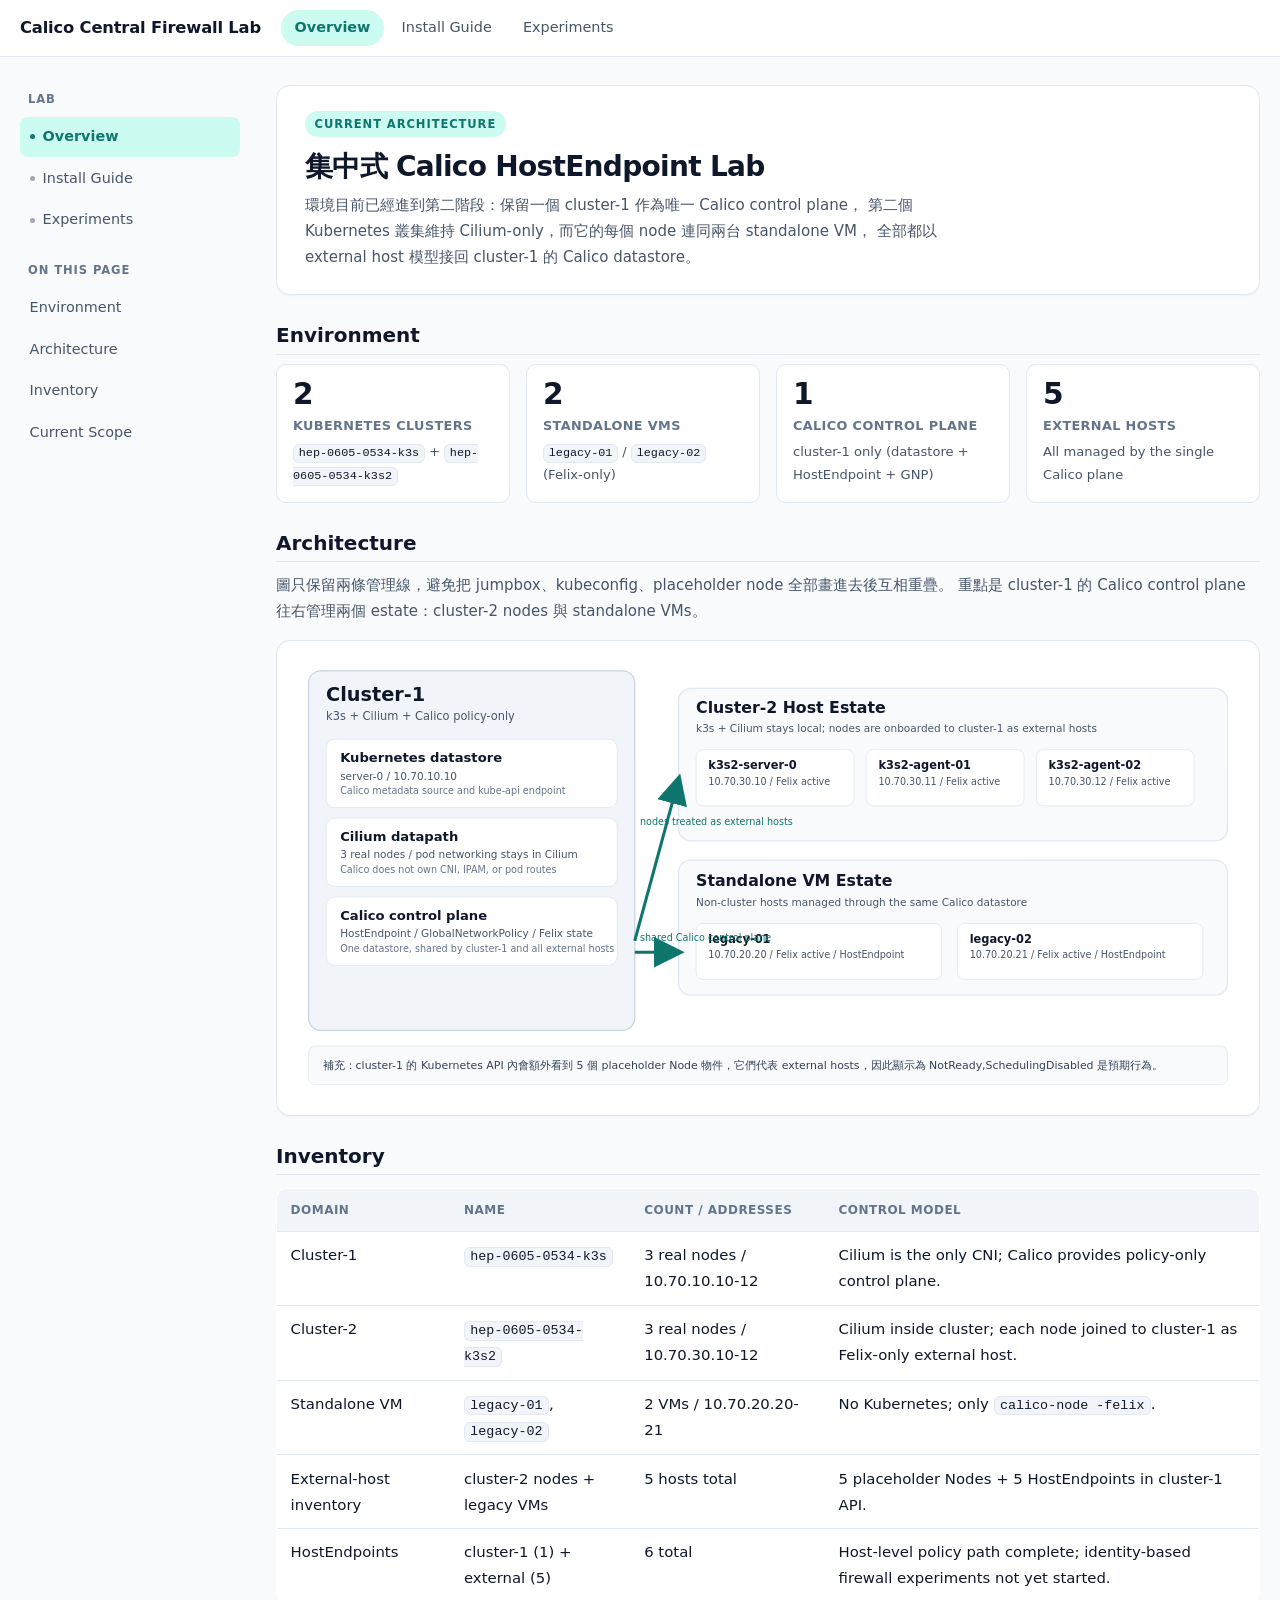
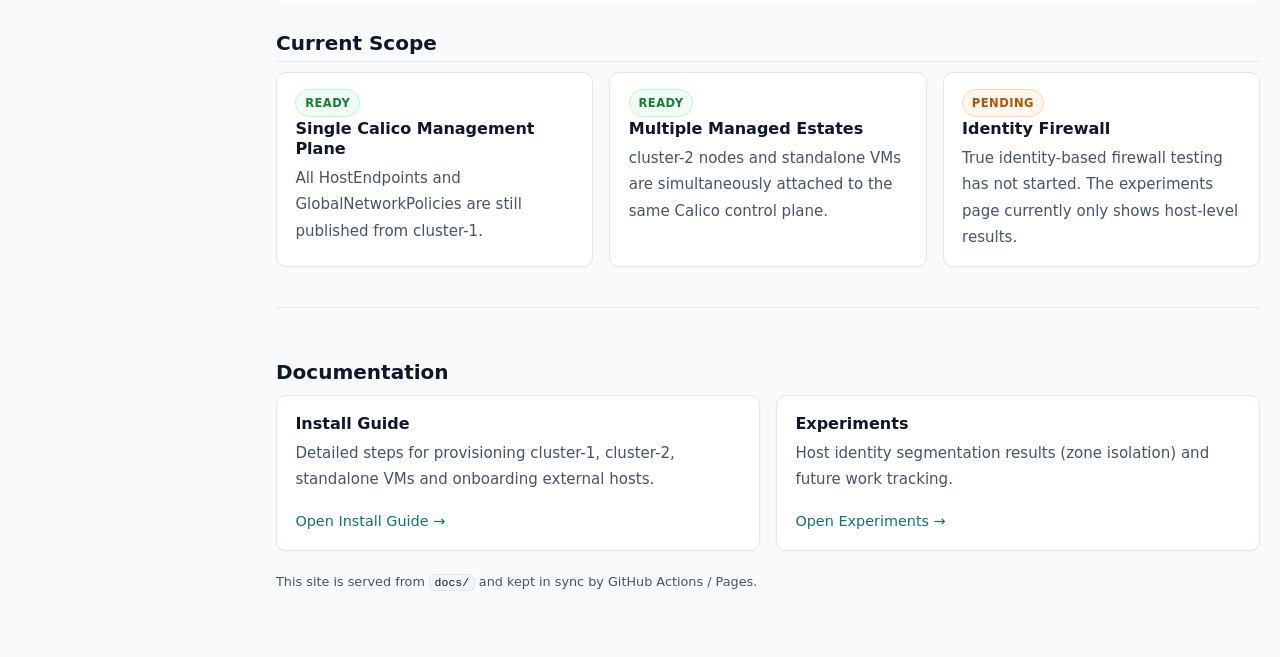
==== commit 3e165d4b: "refactor(docs): complete frontend UI/UX redesign for engineer readability - Modern slate + teal tech" ====
--- a/docs/index.html
+++ b/docs/index.html
@@ -3,213 +3,262 @@
 <head>
   <meta charset="utf-8">
   <meta name="viewport" content="width=device-width, initial-scale=1">
-  <title>Calico Central Firewall Lab</title>
+  <title>Overview · Calico Central Firewall Lab</title>
   <link rel="stylesheet" href="./assets/site.css">
 </head>
 <body>
-  <main class="shell">
-    <header class="topbar">
-      <div class="brand">Calico Central Firewall Lab</div>
-      <nav class="tabs" aria-label="Primary">
-        <a class="tab active" href="./index.html">首頁</a>
-        <a class="tab" href="./install.html">安裝指南</a>
-        <a class="tab" href="./experiments.html">實驗</a>
+  <header class="topnav">
+    <div class="topnav-inner">
+      <a class="brand" href="./index.html">Calico Central Firewall Lab</a>
+      <nav class="topnav-links" aria-label="Primary">
+        <a href="./index.html" class="active">Overview</a>
+        <a href="./install.html">Install Guide</a>
+        <a href="./experiments.html">Experiments</a>
       </nav>
-    </header>
-
-    <section class="hero">
-      <span class="eyebrow">Current Architecture</span>
-      <h1>集中式 Calico HostEndpoint Lab</h1>
-      <p>
-        環境目前已經進到第二階段：保留一個 cluster-1 作為唯一 Calico control plane，
-        第二個 Kubernetes 叢集維持 Cilium-only，而它的每個 node 連同兩台 standalone VM，
-        全部都以 external host 模型接回 cluster-1 的 Calico datastore。
-      </p>
-    </section>
-
-    <section class="section">
-      <h2>環境摘要</h2>
-      <div class="grid four">
-        <article class="card">
-          <div class="metric">2</div>
-          <div class="metric-label">Kubernetes 叢集</div>
-          <p><code>hep-0605-0534-k3s</code> 與 <code>hep-0605-0534-k3s2</code> 都已建立。</p>
-        </article>
-        <article class="card">
-          <div class="metric">2</div>
-          <div class="metric-label">Standalone VMs</div>
-          <p><code>legacy-01</code> 與 <code>legacy-02</code> 皆以 Felix-only 模式接入。</p>
-        </article>
-        <article class="card">
-          <div class="metric">1</div>
-          <div class="metric-label">Calico Control Plane</div>
-          <p>只有 cluster-1 提供 datastore、HostEndpoint 與 GlobalNetworkPolicy。</p>
-        </article>
-        <article class="card">
-          <div class="metric">5</div>
-          <div class="metric-label">External Hosts</div>
-          <p>2 台 standalone VM + 3 台 cluster-2 node，全部由同一套 Calico 納管。</p>
-        </article>
+      <div class="topnav-actions">
+        <!-- GitHub link can be added here when the repo is public -->
       </div>
-    </section>
-
-    <section class="section">
-      <h2>目前架構</h2>
-      <p>
-        圖只保留兩條管理線，避免把 jumpbox、kubeconfig、placeholder node 全部畫進去後互相重疊。
-        重點是 cluster-1 的 Calico control plane 往右管理兩個 estate：cluster-2 nodes 與 standalone VMs。
-      </p>
-      <div class="diagram">
-        <svg viewBox="0 0 1120 540" role="img" aria-label="Current centralized Calico lab architecture">
-          <defs>
-            <marker id="current-arrow" markerWidth="10" markerHeight="10" refX="8" refY="5" orient="auto-start-reverse">
-              <path d="M 0 0 L 10 5 L 0 10 z" fill="#0f766e"></path>
-            </marker>
-          </defs>
-
-          <rect x="36" y="34" width="372" height="410" rx="26" fill="#f7efe2" stroke="#d7cab7"></rect>
-          <text x="64" y="72" fill="#1d2b2e" font-size="26" font-family="Noto Serif TC, PMingLiU, Georgia, serif">Cluster-1</text>
-          <text x="64" y="104" fill="#5f696d" font-size="15" font-family="Noto Sans TC, PingFang TC, Microsoft JhengHei, sans-serif">k3s + Cilium + Calico policy-only</text>
-
-          <rect x="64" y="134" width="316" height="86" rx="18" fill="#fffaf3" stroke="#d7cab7"></rect>
-          <text x="88" y="166" fill="#1d2b2e" font-size="20" font-family="Noto Serif TC, PMingLiU, Georgia, serif">Kubernetes datastore</text>
-          <text x="88" y="194" fill="#5f696d" font-size="15" font-family="Noto Sans TC, PingFang TC, Microsoft JhengHei, sans-serif">server-0 / 10.70.10.10</text>
-          <text x="88" y="212" fill="#5f696d" font-size="13" font-family="Noto Sans TC, PingFang TC, Microsoft JhengHei, sans-serif">Calico metadata source and kube-api endpoint</text>
-
-          <rect x="64" y="238" width="316" height="86" rx="18" fill="#fffaf3" stroke="#d7cab7"></rect>
-          <text x="88" y="270" fill="#1d2b2e" font-size="20" font-family="Noto Serif TC, PMingLiU, Georgia, serif">Cilium datapath</text>
-          <text x="88" y="298" fill="#5f696d" font-size="15" font-family="Noto Sans TC, PingFang TC, Microsoft JhengHei, sans-serif">3 real nodes / pod networking stays in Cilium</text>
-          <text x="88" y="316" fill="#5f696d" font-size="13" font-family="Noto Sans TC, PingFang TC, Microsoft JhengHei, sans-serif">Calico does not own CNI, IPAM, or pod routes</text>
-
-          <rect x="64" y="342" width="316" height="86" rx="18" fill="#fffaf3" stroke="#d7cab7"></rect>
-          <text x="88" y="374" fill="#1d2b2e" font-size="20" font-family="Noto Serif TC, PMingLiU, Georgia, serif">Calico control plane</text>
-          <text x="88" y="402" fill="#5f696d" font-size="15" font-family="Noto Sans TC, PingFang TC, Microsoft JhengHei, sans-serif">HostEndpoint / GlobalNetworkPolicy / Felix state</text>
-          <text x="88" y="420" fill="#5f696d" font-size="13" font-family="Noto Sans TC, PingFang TC, Microsoft JhengHei, sans-serif">One datastore, shared by cluster-1 and all external hosts</text>
-
-          <rect x="458" y="54" width="626" height="186" rx="26" fill="#f3eee4" stroke="#d7cab7"></rect>
-          <text x="488" y="94" fill="#1d2b2e" font-size="24" font-family="Noto Serif TC, PMingLiU, Georgia, serif">Cluster-2 Host Estate</text>
-          <text x="488" y="124" fill="#5f696d" font-size="15" font-family="Noto Sans TC, PingFang TC, Microsoft JhengHei, sans-serif">k3s + Cilium stays local; nodes are onboarded to cluster-1 as external hosts</text>
-
-          <rect x="488" y="148" width="176" height="68" rx="16" fill="#fffaf3" stroke="#d7cab7"></rect>
-          <text x="510" y="176" fill="#1d2b2e" font-size="17" font-family="Noto Serif TC, PMingLiU, Georgia, serif">k3s2-server-0</text>
-          <text x="510" y="198" fill="#5f696d" font-size="14" font-family="Noto Sans TC, PingFang TC, Microsoft JhengHei, sans-serif">10.70.30.10 / Felix active</text>
-
-          <rect x="684" y="148" width="176" height="68" rx="16" fill="#fffaf3" stroke="#d7cab7"></rect>
-          <text x="706" y="176" fill="#1d2b2e" font-size="17" font-family="Noto Serif TC, PMingLiU, Georgia, serif">k3s2-agent-01</text>
-          <text x="706" y="198" fill="#5f696d" font-size="14" font-family="Noto Sans TC, PingFang TC, Microsoft JhengHei, sans-serif">10.70.30.11 / Felix active</text>
-
-          <rect x="880" y="148" width="176" height="68" rx="16" fill="#fffaf3" stroke="#d7cab7"></rect>
-          <text x="902" y="176" fill="#1d2b2e" font-size="17" font-family="Noto Serif TC, PMingLiU, Georgia, serif">k3s2-agent-02</text>
-          <text x="902" y="198" fill="#5f696d" font-size="14" font-family="Noto Sans TC, PingFang TC, Microsoft JhengHei, sans-serif">10.70.30.12 / Felix active</text>
-
-          <rect x="458" y="274" width="626" height="154" rx="26" fill="#f3eee4" stroke="#d7cab7"></rect>
-          <text x="488" y="314" fill="#1d2b2e" font-size="24" font-family="Noto Serif TC, PMingLiU, Georgia, serif">Standalone VM Estate</text>
-          <text x="488" y="344" fill="#5f696d" font-size="15" font-family="Noto Sans TC, PingFang TC, Microsoft JhengHei, sans-serif">Non-cluster hosts managed through the same Calico datastore</text>
-
-          <rect x="488" y="366" width="274" height="68" rx="16" fill="#fffaf3" stroke="#d7cab7"></rect>
-          <text x="512" y="394" fill="#1d2b2e" font-size="17" font-family="Noto Serif TC, PMingLiU, Georgia, serif">legacy-01</text>
-          <text x="512" y="416" fill="#5f696d" font-size="14" font-family="Noto Sans TC, PingFang TC, Microsoft JhengHei, sans-serif">10.70.20.20 / Felix active / HostEndpoint</text>
-
-          <rect x="792" y="366" width="264" height="68" rx="16" fill="#fffaf3" stroke="#d7cab7"></rect>
-          <text x="816" y="394" fill="#1d2b2e" font-size="17" font-family="Noto Serif TC, PMingLiU, Georgia, serif">legacy-02</text>
-          <text x="816" y="416" fill="#5f696d" font-size="14" font-family="Noto Sans TC, PingFang TC, Microsoft JhengHei, sans-serif">10.70.20.21 / Felix active / HostEndpoint</text>
-
-          <line x1="380" y1="385" x2="458" y2="385" stroke="#0f766e" stroke-width="4" marker-end="url(#current-arrow)"></line>
-          <text x="390" y="370" fill="#0f766e" font-size="13" font-family="Noto Sans TC, PingFang TC, Microsoft JhengHei, sans-serif">shared Calico control plane</text>
-
-          <line x1="380" y1="372" x2="458" y2="176" stroke="#0f766e" stroke-width="4" marker-end="url(#current-arrow)"></line>
-          <text x="394" y="236" fill="#0f766e" font-size="13" font-family="Noto Sans TC, PingFang TC, Microsoft JhengHei, sans-serif">nodes treated as external hosts</text>
-
-          <rect x="36" y="462" width="1048" height="44" rx="14" fill="#fffaf3" stroke="#d7cab7"></rect>
-          <text x="58" y="490" fill="#1d2b2e" font-size="15" font-family="Noto Sans TC, PingFang TC, Microsoft JhengHei, sans-serif">
-            補充：cluster-1 的 Kubernetes API 內會額外看到 5 個 placeholder Node 物件，它們代表 external hosts，因此顯示為 NotReady,SchedulingDisabled 是預期行為。
-          </text>
-        </svg>
+    </div>
+  </header>
+
+  <div class="page">
+    <aside class="sidebar" aria-label="In this lab">
+      <div class="sidebar-title">Lab</div>
+      <nav>
+        <a href="./index.html" class="active"><span class="dot"></span> Overview</a>
+        <a href="./install.html"><span class="dot"></span> Install Guide</a>
+        <a href="./experiments.html"><span class="dot"></span> Experiments</a>
+      </nav>
+
+      <div class="sidebar-title" style="margin-top:1.25rem">On this page</div>
+      <nav>
+        <a href="#env">Environment</a>
+        <a href="#arch">Architecture</a>
+        <a href="#inventory">Inventory</a>
+        <a href="#scope">Current Scope</a>
+      </nav>
+    </aside>
+
+    <main class="main">
+      <div class="hero">
+        <span class="eyebrow">Current Architecture</span>
+        <h1>集中式 Calico HostEndpoint Lab</h1>
+        <p>
+          環境目前已經進到第二階段：保留一個 cluster-1 作為唯一 Calico control plane，
+          第二個 Kubernetes 叢集維持 Cilium-only，而它的每個 node 連同兩台 standalone VM，
+          全部都以 external host 模型接回 cluster-1 的 Calico datastore。
+        </p>
       </div>
-    </section>
-
-    <section class="section">
-      <h2>Inventory</h2>
-      <table>
-        <thead>
-          <tr>
-            <th>Domain</th>
-            <th>名稱</th>
-            <th>數量 / 位址</th>
-            <th>控制模型</th>
-          </tr>
-        </thead>
-        <tbody>
-          <tr>
-            <td>Cluster-1</td>
-            <td><code>hep-0605-0534-k3s</code></td>
-            <td>3 個 real nodes / 10.70.10.10-12</td>
-            <td>Cilium 是唯一 CNI；Calico 只提供 policy-only control plane。</td>
-          </tr>
-          <tr>
-            <td>Cluster-2</td>
-            <td><code>hep-0605-0534-k3s2</code></td>
-            <td>3 個 real nodes / 10.70.30.10-12</td>
-            <td>叢集內仍是 Cilium；每個 node 另外以 Felix-only external host 方式接到 cluster-1。</td>
-          </tr>
-          <tr>
-            <td>Standalone VM</td>
-            <td><code>legacy-01</code>、<code>legacy-02</code></td>
-            <td>2 台 / 10.70.20.20-21</td>
-            <td>不加入任何 k8s cluster，只跑 <code>calico-node -felix</code>。</td>
-          </tr>
-          <tr>
-            <td>External-host inventory</td>
-            <td>cluster-2 nodes + legacy VMs</td>
-            <td>共 5 台</td>
-            <td>在 cluster-1 API 內對應 5 個 placeholder nodes、5 個 external-host HostEndpoints。</td>
-          </tr>
-          <tr>
-            <td>HostEndpoints</td>
-            <td>cluster-1 1 個 + external hosts 5 個</td>
-            <td>共 6 個</td>
-            <td>目前只完成 host-level policy 路徑，尚未開始 identity-based firewall 實驗。</td>
-          </tr>
-        </tbody>
-      </table>
-    </section>
-
-    <section class="section">
-      <h2>目前範圍</h2>
-      <div class="grid three">
-        <article class="card">
-          <span class="status ok">Ready</span>
-          <h3>單一 Calico 管理面</h3>
-          <p>所有 HostEndpoint 與 GlobalNetworkPolicy 都還是從 cluster-1 發佈。</p>
-        </article>
-        <article class="card">
-          <span class="status ok">Ready</span>
-          <h3>多個受管 estate</h3>
-          <p>cluster-2 nodes 與 standalone VMs 已經同時接上同一套 Calico control plane。</p>
-        </article>
-        <article class="card">
-          <span class="status warn">Pending</span>
-          <h3>Identity firewall</h3>
-          <p>真正的 identity-based firewall 測試尚未開始，因此實驗頁目前維持空白狀態。</p>
-        </article>
-      </div>
-    </section>
-
-    <section class="footer">
-      <h2>文件導覽</h2>
-      <div class="grid two">
-        <article class="card links">
-          <h3>安裝指南</h3>
-          <p>列出 cluster-1、cluster-2、standalone VMs 與 external-host onboarding 的實際流程。</p>
-          <a href="./install.html">前往安裝指南</a>
-        </article>
-        <article class="card links">
-          <h3>實驗頁</h3>
-          <p>目前只保留空白面板，等 centralized identity firewall 實驗真正開始後再填入結果。</p>
-          <a href="./experiments.html">前往實驗頁</a>
-        </article>
-      </div>
-    </section>
-  </main>
+
+      <section class="section" id="env">
+        <h2>Environment</h2>
+        <div class="grid four">
+          <div class="stat">
+            <div class="value">2</div>
+            <div class="label">Kubernetes Clusters</div>
+            <div class="sub"><code>hep-0605-0534-k3s</code> + <code>hep-0605-0534-k3s2</code></div>
+          </div>
+          <div class="stat">
+            <div class="value">2</div>
+            <div class="label">Standalone VMs</div>
+            <div class="sub"><code>legacy-01</code> / <code>legacy-02</code> (Felix-only)</div>
+          </div>
+          <div class="stat">
+            <div class="value">1</div>
+            <div class="label">Calico Control Plane</div>
+            <div class="sub">cluster-1 only (datastore + HostEndpoint + GNP)</div>
+          </div>
+          <div class="stat">
+            <div class="value">5</div>
+            <div class="label">External Hosts</div>
+            <div class="sub">All managed by the single Calico plane</div>
+          </div>
+        </div>
+      </section>
+
+      <section class="section" id="arch">
+        <h2>Architecture</h2>
+        <p>
+          圖只保留兩條管理線，避免把 jumpbox、kubeconfig、placeholder node 全部畫進去後互相重疊。
+          重點是 cluster-1 的 Calico control plane 往右管理兩個 estate：cluster-2 nodes 與 standalone VMs。
+        </p>
+        <div class="figure-frame">
+          <svg viewBox="0 0 1120 540" role="img" aria-label="Current centralized Calico lab architecture">
+            <defs>
+              <marker id="current-arrow" markerWidth="10" markerHeight="10" refX="8" refY="5" orient="auto-start-reverse">
+                <path d="M 0 0 L 10 5 L 0 10 z" fill="#0f766e"></path>
+              </marker>
+            </defs>
+
+            <!-- Cluster-1 -->
+            <rect x="36" y="34" width="372" height="410" rx="14" fill="#f1f5f9" stroke="#cbd5e1" stroke-width="1.5"></rect>
+            <text x="56" y="68" fill="#0f172a" font-size="22" font-family="ui-sans-serif, system-ui, sans-serif" font-weight="600">Cluster-1</text>
+            <text x="56" y="90" fill="#475569" font-size="13" font-family="ui-sans-serif, system-ui, sans-serif">k3s + Cilium + Calico policy-only</text>
+
+            <rect x="56" y="112" width="332" height="78" rx="10" fill="#ffffff" stroke="#e2e8f0"></rect>
+            <text x="72" y="138" fill="#0f172a" font-size="15" font-family="ui-sans-serif, system-ui, sans-serif" font-weight="600">Kubernetes datastore</text>
+            <text x="72" y="158" fill="#475569" font-size="12" font-family="ui-sans-serif, system-ui, sans-serif">server-0 / 10.70.10.10</text>
+            <text x="72" y="175" fill="#64748b" font-size="11" font-family="ui-sans-serif, system-ui, sans-serif">Calico metadata source and kube-api endpoint</text>
+
+            <rect x="56" y="202" width="332" height="78" rx="10" fill="#ffffff" stroke="#e2e8f0"></rect>
+            <text x="72" y="228" fill="#0f172a" font-size="15" font-family="ui-sans-serif, system-ui, sans-serif" font-weight="600">Cilium datapath</text>
+            <text x="72" y="248" fill="#475569" font-size="12" font-family="ui-sans-serif, system-ui, sans-serif">3 real nodes / pod networking stays in Cilium</text>
+            <text x="72" y="265" fill="#64748b" font-size="11" font-family="ui-sans-serif, system-ui, sans-serif">Calico does not own CNI, IPAM, or pod routes</text>
+
+            <rect x="56" y="292" width="332" height="78" rx="10" fill="#ffffff" stroke="#e2e8f0"></rect>
+            <text x="72" y="318" fill="#0f172a" font-size="15" font-family="ui-sans-serif, system-ui, sans-serif" font-weight="600">Calico control plane</text>
+            <text x="72" y="338" fill="#475569" font-size="12" font-family="ui-sans-serif, system-ui, sans-serif">HostEndpoint / GlobalNetworkPolicy / Felix state</text>
+            <text x="72" y="355" fill="#64748b" font-size="11" font-family="ui-sans-serif, system-ui, sans-serif">One datastore, shared by cluster-1 and all external hosts</text>
+
+            <rect x="458" y="54" width="626" height="174" rx="14" fill="#f8fafc" stroke="#e2e8f0" stroke-width="1.5"></rect>
+            <text x="478" y="82" fill="#0f172a" font-size="18" font-family="ui-sans-serif, system-ui, sans-serif" font-weight="600">Cluster-2 Host Estate</text>
+            <text x="478" y="104" fill="#475569" font-size="12" font-family="ui-sans-serif, system-ui, sans-serif">k3s + Cilium stays local; nodes are onboarded to cluster-1 as external hosts</text>
+
+            <rect x="478" y="124" width="180" height="64" rx="8" fill="#ffffff" stroke="#e2e8f0"></rect>
+            <text x="492" y="146" fill="#0f172a" font-size="13" font-family="ui-sans-serif, system-ui, sans-serif" font-weight="600">k3s2-server-0</text>
+            <text x="492" y="164" fill="#475569" font-size="11" font-family="ui-sans-serif, system-ui, sans-serif">10.70.30.10 / Felix active</text>
+
+            <rect x="672" y="124" width="180" height="64" rx="8" fill="#ffffff" stroke="#e2e8f0"></rect>
+            <text x="686" y="146" fill="#0f172a" font-size="13" font-family="ui-sans-serif, system-ui, sans-serif" font-weight="600">k3s2-agent-01</text>
+            <text x="686" y="164" fill="#475569" font-size="11" font-family="ui-sans-serif, system-ui, sans-serif">10.70.30.11 / Felix active</text>
+
+            <rect x="866" y="124" width="180" height="64" rx="8" fill="#ffffff" stroke="#e2e8f0"></rect>
+            <text x="880" y="146" fill="#0f172a" font-size="13" font-family="ui-sans-serif, system-ui, sans-serif" font-weight="600">k3s2-agent-02</text>
+            <text x="880" y="164" fill="#475569" font-size="11" font-family="ui-sans-serif, system-ui, sans-serif">10.70.30.12 / Felix active</text>
+
+            <!-- Standalone -->
+            <rect x="458" y="250" width="626" height="154" rx="14" fill="#f8fafc" stroke="#e2e8f0" stroke-width="1.5"></rect>
+            <text x="478" y="280" fill="#0f172a" font-size="18" font-family="ui-sans-serif, system-ui, sans-serif" font-weight="600">Standalone VM Estate</text>
+            <text x="478" y="302" fill="#475569" font-size="12" font-family="ui-sans-serif, system-ui, sans-serif">Non-cluster hosts managed through the same Calico datastore</text>
+
+            <rect x="478" y="322" width="280" height="64" rx="8" fill="#ffffff" stroke="#e2e8f0"></rect>
+            <text x="492" y="344" fill="#0f172a" font-size="13" font-family="ui-sans-serif, system-ui, sans-serif" font-weight="600">legacy-01</text>
+            <text x="492" y="362" fill="#475569" font-size="11" font-family="ui-sans-serif, system-ui, sans-serif">10.70.20.20 / Felix active / HostEndpoint</text>
+
+            <rect x="776" y="322" width="280" height="64" rx="8" fill="#ffffff" stroke="#e2e8f0"></rect>
+            <text x="790" y="344" fill="#0f172a" font-size="13" font-family="ui-sans-serif, system-ui, sans-serif" font-weight="600">legacy-02</text>
+            <text x="790" y="362" fill="#475569" font-size="11" font-family="ui-sans-serif, system-ui, sans-serif">10.70.20.21 / Felix active / HostEndpoint</text>
+
+            <!-- Arrows + labels -->
+            <line x1="408" y1="355" x2="458" y2="355" stroke="#0f766e" stroke-width="3.5" marker-end="url(#current-arrow)"></line>
+            <text x="414" y="342" fill="#0f766e" font-size="11" font-family="ui-sans-serif, system-ui, sans-serif">shared Calico control plane</text>
+
+            <line x1="408" y1="342" x2="458" y2="158" stroke="#0f766e" stroke-width="3.5" marker-end="url(#current-arrow)"></line>
+            <text x="414" y="210" fill="#0f766e" font-size="11" font-family="ui-sans-serif, system-ui, sans-serif">nodes treated as external hosts</text>
+
+            <!-- Note bar -->
+            <rect x="36" y="462" width="1048" height="44" rx="8" fill="#f8fafc" stroke="#e2e8f0"></rect>
+            <text x="52" y="488" fill="#334155" font-size="12.5" font-family="ui-sans-serif, system-ui, sans-serif">
+              補充：cluster-1 的 Kubernetes API 內會額外看到 5 個 placeholder Node 物件，它們代表 external hosts，因此顯示為 NotReady,SchedulingDisabled 是預期行為。
+            </text>
+          </svg>
+        </div>
+      </section>
+
+      <section class="section" id="inventory">
+        <h2>Inventory</h2>
+        <table>
+          <thead>
+            <tr>
+              <th>Domain</th>
+              <th>Name</th>
+              <th>Count / Addresses</th>
+              <th>Control Model</th>
+            </tr>
+          </thead>
+          <tbody>
+            <tr>
+              <td>Cluster-1</td>
+              <td><code>hep-0605-0534-k3s</code></td>
+              <td>3 real nodes / 10.70.10.10-12</td>
+              <td>Cilium is the only CNI; Calico provides policy-only control plane.</td>
+            </tr>
+            <tr>
+              <td>Cluster-2</td>
+              <td><code>hep-0605-0534-k3s2</code></td>
+              <td>3 real nodes / 10.70.30.10-12</td>
+              <td>Cilium inside cluster; each node joined to cluster-1 as Felix-only external host.</td>
+            </tr>
+            <tr>
+              <td>Standalone VM</td>
+              <td><code>legacy-01</code>, <code>legacy-02</code></td>
+              <td>2 VMs / 10.70.20.20-21</td>
+              <td>No Kubernetes; only <code>calico-node -felix</code>.</td>
+            </tr>
+            <tr>
+              <td>External-host inventory</td>
+              <td>cluster-2 nodes + legacy VMs</td>
+              <td>5 hosts total</td>
+              <td>5 placeholder Nodes + 5 HostEndpoints in cluster-1 API.</td>
+            </tr>
+            <tr>
+              <td>HostEndpoints</td>
+              <td>cluster-1 (1) + external (5)</td>
+              <td>6 total</td>
+              <td>Host-level policy path complete; identity-based firewall experiments not yet started.</td>
+            </tr>
+          </tbody>
+        </table>
+      </section>
+
+      <section class="section" id="scope">
+        <h2>Current Scope</h2>
+        <div class="grid three">
+          <div class="card">
+            <span class="status ok">Ready</span>
+            <h3>Single Calico Management Plane</h3>
+            <p>All HostEndpoints and GlobalNetworkPolicies are still published from cluster-1.</p>
+          </div>
+          <div class="card">
+            <span class="status ok">Ready</span>
+            <h3>Multiple Managed Estates</h3>
+            <p>cluster-2 nodes and standalone VMs are simultaneously attached to the same Calico control plane.</p>
+          </div>
+          <div class="card">
+            <span class="status warn">Pending</span>
+            <h3>Identity Firewall</h3>
+            <p>True identity-based firewall testing has not started. The experiments page currently only shows host-level results.</p>
+          </div>
+        </div>
+      </section>
+
+      <section class="footer">
+        <h2>Documentation</h2>
+        <div class="grid two">
+          <div class="card">
+            <h3>Install Guide</h3>
+            <p>Detailed steps for provisioning cluster-1, cluster-2, standalone VMs and onboarding external hosts.</p>
+            <a href="./install.html">Open Install Guide →</a>
+          </div>
+          <div class="card">
+            <h3>Experiments</h3>
+            <p>Host identity segmentation results (zone isolation) and future work tracking.</p>
+            <a href="./experiments.html">Open Experiments →</a>
+          </div>
+        </div>
+        <p style="margin-top:1.25rem;font-size:0.8rem">This site is served from <code>docs/</code> and kept in sync by GitHub Actions / Pages.</p>
+      </section>
+    </main>
+  </div>
+
+  <script>
+    // Minimal copy-to-clipboard for all pre blocks
+    (function() {
+      document.querySelectorAll('pre').forEach(function(pre) {
+        var btn = document.createElement('button');
+        btn.className = 'copy-btn';
+        btn.textContent = 'copy';
+        btn.addEventListener('click', function() {
+          var text = pre.innerText || pre.textContent;
+          navigator.clipboard.writeText(text.trim()).then(function() {
+            var orig = btn.textContent;
+            btn.textContent = 'copied';
+            setTimeout(function(){ btn.textContent = orig; }, 1400);
+          });
+        });
+        pre.appendChild(btn);
+      });
+    })();
+  </script>
 </body>
 </html>
--- a/docs/assets/site.css
+++ b/docs/assets/site.css
@@ -1,313 +1,589 @@
+/* Calico Central Firewall Lab — Engineer-first redesign
+   Clean, high-readability technical documentation theme.
+   Light slate + teal accent. Excellent code blocks. Minimal chrome.
+*/
+
 :root {
-  --bg: #f4efe7;
-  --panel: #fffaf3;
-  --panel-alt: #f7efe2;
-  --ink: #1d2b2e;
-  --muted: #5f696d;
-  --line: #d7cab7;
+  --bg: #f8fafc;
+  --surface: #ffffff;
+  --surface-2: #f1f5f9;
+  --surface-3: #e2e8f0;
+  --ink: #0f172a;
+  --ink-2: #1e293b;
+  --muted: #475569;
+  --muted-2: #64748b;
+  --border: #e2e8f0;
+  --border-strong: #cbd5e1;
   --accent: #0f766e;
-  --accent-soft: rgba(15, 118, 110, 0.12);
-  --accent-2: #b45309;
-  --ok: #166534;
-  --warn: #92400e;
-  --shadow: 0 18px 44px rgba(29, 43, 46, 0.08);
-  --radius: 22px;
-  --serif: "Noto Serif TC", "PMingLiU", Georgia, serif;
-  --sans: "Noto Sans TC", "PingFang TC", "Microsoft JhengHei", sans-serif;
-  --mono: "SFMono-Regular", Consolas, "Liberation Mono", Menlo, monospace;
-}
-
-* {
-  box-sizing: border-box;
+  --accent-2: #115e59;
+  --accent-soft: #ccfbf1;
+  --accent-soft-2: rgba(15, 118, 110, 0.08);
+  --success: #15803d;
+  --success-soft: #f0fdf4;
+  --warn: #b45309;
+  --warn-soft: #fff7ed;
+  --danger: #b91c1c;
+  --code-bg: #0f172a;
+  --code-fg: #e2e8f0;
+  --code-border: #1e293b;
+  --radius: 10px;
+  --radius-lg: 14px;
+  --shadow-sm: 0 1px 2px rgba(15, 23, 42, 0.04);
+  --shadow: 0 4px 12px -2px rgb(15 23 42 / 0.08), 0 2px 4px -2px rgb(15 23 42 / 0.04);
+  --sans: ui-sans-serif, system-ui, -apple-system, BlinkMacSystemFont, "Segoe UI", Roboto,
+          "Helvetica Neue", "Noto Sans TC", "PingFang TC", "Microsoft JhengHei", Arial, sans-serif;
+  --mono: ui-monospace, SFMono-Regular, Menlo, Monaco, Consolas, "Liberation Mono",
+          "Courier New", monospace;
+  --max-content: 860px;
+}
+
+* { box-sizing: border-box; }
+
+html, body {
+  margin: 0;
+  padding: 0;
 }
 
 body {
-  margin: 0;
-  color: var(--ink);
-  background:
-    radial-gradient(circle at top right, rgba(180, 83, 9, 0.12), transparent 22rem),
-    radial-gradient(circle at top left, rgba(15, 118, 110, 0.12), transparent 24rem),
-    linear-gradient(180deg, #f8f2e9 0%, var(--bg) 100%);
-  font: 16px/1.7 var(--sans);
-}
-
+  font: 15px / 1.75 var(--sans);
+  color: var(--ink);
+  background: var(--bg);
+  -webkit-font-smoothing: antialiased;
+  -moz-osx-font-smoothing: grayscale;
+}
+
+/* Links */
 a {
   color: var(--accent);
-}
-
-code {
-  font-family: var(--mono);
-  background: rgba(15, 118, 110, 0.08);
-  border-radius: 6px;
-  padding: 0.12rem 0.35rem;
-  color: var(--ink);
-  font-size: 0.92em;
-}
-
-pre {
-  margin: 0;
-  white-space: pre-wrap;
-  word-break: break-word;
-  font-family: var(--mono);
-  line-height: 1.55;
-}
-
-.shell {
-  width: min(1160px, calc(100vw - 2rem));
-  margin: 0 auto;
-  padding: 1.2rem 0 4rem;
-}
-
-.topbar,
-.hero,
-.section,
-.footer {
-  background: var(--panel);
-  border: 1px solid rgba(215, 202, 183, 0.95);
-  border-radius: var(--radius);
-  box-shadow: var(--shadow);
-}
-
-.topbar {
-  display: flex;
-  align-items: center;
-  justify-content: space-between;
-  gap: 1rem;
-  padding: 1rem 1.25rem;
-}
-
-.brand {
-  font-family: var(--serif);
-  font-size: 1.1rem;
-  font-weight: 700;
-  color: var(--ink);
-}
-
-.tabs {
-  display: flex;
-  flex-wrap: wrap;
-  gap: 0.6rem;
-}
-
-.tab {
-  display: inline-flex;
-  align-items: center;
-  justify-content: center;
-  min-height: 2.4rem;
-  padding: 0.45rem 0.95rem;
-  border-radius: 999px;
-  color: var(--muted);
   text-decoration: none;
-  border: 1px solid transparent;
-  font-weight: 700;
-}
-
-.tab.active {
-  color: var(--accent);
-  background: var(--accent-soft);
-  border-color: rgba(15, 118, 110, 0.2);
-}
-
-.hero {
-  margin-top: 1rem;
-  padding: 2.2rem;
-}
-
-.eyebrow {
-  display: inline-flex;
-  align-items: center;
-  gap: 0.5rem;
-  padding: 0.35rem 0.8rem;
-  border-radius: 999px;
-  background: var(--accent-soft);
-  color: var(--accent);
-  font-size: 0.8rem;
-  font-weight: 700;
-  letter-spacing: 0.08em;
-  text-transform: uppercase;
-}
-
-h1,
-h2,
-h3 {
-  margin: 0 0 0.8rem;
-  line-height: 1.15;
-  font-family: var(--serif);
-}
-
-h1 {
-  margin-top: 1rem;
-  font-size: clamp(2.2rem, 5vw, 4rem);
-}
-
-h2 {
-  font-size: clamp(1.65rem, 3vw, 2.3rem);
-}
-
-h3 {
-  font-size: 1.16rem;
-}
+}
+a:hover { text-decoration: underline; }
+a:focus-visible {
+  outline: 2px solid var(--accent);
+  outline-offset: 2px;
+  border-radius: 4px;
+}
+
+/* Typography */
+h1, h2, h3, h4 {
+  font-weight: 600;
+  line-height: 1.25;
+  color: var(--ink);
+  margin: 0 0 0.6rem;
+}
+h1 { font-size: 1.85rem; letter-spacing: -0.025em; }
+h2 { font-size: 1.25rem; margin-top: 2rem; }
+h3 { font-size: 1.05rem; margin-top: 1.25rem; }
 
 p {
   margin: 0 0 1rem;
   color: var(--muted);
 }
-
-.section,
-.footer {
-  margin-top: 1.1rem;
-  padding: 1.5rem;
-}
+p:last-child { margin-bottom: 0; }
+
+strong { font-weight: 600; color: var(--ink); }
+
+code {
+  font-family: var(--mono);
+  font-size: 0.9em;
+  background: var(--surface-2);
+  color: var(--ink);
+  padding: 0.1em 0.4em;
+  border-radius: 6px;
+  border: 1px solid var(--border);
+}
+
+pre {
+  margin: 0.75rem 0;
+  padding: 1rem 1.1rem;
+  background: var(--code-bg);
+  color: var(--code-fg);
+  border-radius: var(--radius-lg);
+  border: 1px solid var(--code-border);
+  overflow-x: auto;
+  font-family: var(--mono);
+  font-size: 0.875rem;
+  line-height: 1.6;
+  box-shadow: var(--shadow-sm);
+}
+pre code {
+  background: transparent;
+  border: none;
+  padding: 0;
+  color: inherit;
+  font-size: inherit;
+}
+
+/* Layout */
+.topnav {
+  position: sticky;
+  top: 0;
+  z-index: 100;
+  background: rgba(255,255,255,0.96);
+  backdrop-filter: saturate(180%) blur(10px);
+  border-bottom: 1px solid var(--border);
+}
+.topnav-inner {
+  max-width: 1280px;
+  margin: 0 auto;
+  padding: 0 1.25rem;
+  height: 56px;
+  display: flex;
+  align-items: center;
+  gap: 1.25rem;
+}
+.brand {
+  font-weight: 700;
+  font-size: 1.02rem;
+  color: var(--ink);
+  letter-spacing: -0.01em;
+  white-space: nowrap;
+}
+.brand:hover { text-decoration: none; color: var(--accent); }
+
+.topnav-links {
+  display: flex;
+  gap: 0.25rem;
+  flex: 1;
+}
+.topnav-links a {
+  display: inline-flex;
+  align-items: center;
+  padding: 0.35rem 0.85rem;
+  font-size: 0.9rem;
+  font-weight: 500;
+  color: var(--muted);
+  border-radius: 999px;
+  transition: all 0.1s ease;
+}
+.topnav-links a:hover {
+  color: var(--ink);
+  background: var(--surface-2);
+  text-decoration: none;
+}
+.topnav-links a.active {
+  color: var(--accent);
+  background: var(--accent-soft);
+  font-weight: 600;
+}
+
+.topnav-actions {
+  display: flex;
+  align-items: center;
+  gap: 0.5rem;
+}
+.icon-btn {
+  display: inline-flex;
+  align-items: center;
+  justify-content: center;
+  width: 34px;
+  height: 34px;
+  border-radius: 8px;
+  color: var(--muted);
+  font-size: 1rem;
+  border: 1px solid transparent;
+}
+.icon-btn:hover {
+  color: var(--ink);
+  background: var(--surface-2);
+  border-color: var(--border);
+  text-decoration: none;
+}
+
+.page {
+  max-width: 1280px;
+  margin: 0 auto;
+  padding: 1.75rem 1.25rem 4rem;
+  display: grid;
+  grid-template-columns: 220px minmax(0, 1fr);
+  gap: 2.25rem;
+}
+
+@media (max-width: 980px) {
+  .page {
+    grid-template-columns: 1fr;
+    gap: 1.5rem;
+  }
+  .sidebar { display: none; } /* collapse on small; topnav is enough */
+}
+
+.sidebar {
+  position: sticky;
+  top: 70px;
+  align-self: start;
+  font-size: 0.9rem;
+  padding-top: 0.25rem;
+}
+.sidebar-title {
+  font-size: 0.72rem;
+  font-weight: 700;
+  letter-spacing: 0.08em;
+  text-transform: uppercase;
+  color: var(--muted-2);
+  margin-bottom: 0.5rem;
+  padding-left: 0.5rem;
+}
+.sidebar nav a {
+  display: flex;
+  align-items: center;
+  gap: 0.5rem;
+  padding: 0.45rem 0.6rem;
+  color: var(--muted);
+  border-radius: 8px;
+  margin-bottom: 2px;
+}
+.sidebar nav a:hover {
+  background: var(--surface-2);
+  color: var(--ink);
+  text-decoration: none;
+}
+.sidebar nav a.active {
+  background: var(--accent-soft);
+  color: var(--accent);
+  font-weight: 600;
+}
+.sidebar nav a .dot {
+  width: 5px; height: 5px;
+  border-radius: 50%;
+  background: currentColor;
+  opacity: 0.5;
+}
+.sidebar nav a.active .dot { opacity: 1; }
+
+.main {
+  min-width: 0;
+}
+
+/* Hero / intro block */
+.hero {
+  background: var(--surface);
+  border: 1px solid var(--border);
+  border-radius: var(--radius-lg);
+  padding: 1.5rem 1.75rem;
+  margin-bottom: 1.75rem;
+  box-shadow: var(--shadow-sm);
+}
+.hero h1 {
+  margin: 0.1rem 0 0.5rem;
+  font-size: 1.75rem;
+}
+.hero .eyebrow {
+  display: inline-block;
+  font-size: 0.72rem;
+  font-weight: 700;
+  letter-spacing: 0.08em;
+  text-transform: uppercase;
+  color: var(--accent);
+  background: var(--accent-soft);
+  padding: 0.2rem 0.6rem;
+  border-radius: 999px;
+  margin-bottom: 0.6rem;
+}
+.hero p { max-width: 72ch; }
+
+/* Section */
+.section {
+  margin-top: 1.75rem;
+}
+.section > h2 {
+  margin-top: 0;
+  padding-bottom: 0.35rem;
+  border-bottom: 1px solid var(--border);
+}
+
+/* Cards & grids */
+.card {
+  background: var(--surface);
+  border: 1px solid var(--border);
+  border-radius: var(--radius);
+  padding: 1rem 1.15rem;
+  box-shadow: var(--shadow-sm);
+  transition: border-color 0.1s ease, box-shadow 0.1s ease;
+}
+.card:hover {
+  border-color: var(--border-strong);
+}
+.card h3 {
+  margin: 0.1rem 0 0.4rem;
+  font-size: 1rem;
+}
+.card p { font-size: 0.94rem; }
 
 .grid {
   display: grid;
   gap: 1rem;
 }
-
-.grid.two {
-  grid-template-columns: repeat(auto-fit, minmax(300px, 1fr));
-}
-
-.grid.three {
-  grid-template-columns: repeat(auto-fit, minmax(220px, 1fr));
-}
-
-.grid.four {
-  grid-template-columns: repeat(auto-fit, minmax(200px, 1fr));
-}
-
-.card {
-  border: 1px solid rgba(215, 202, 183, 0.9);
-  border-radius: 18px;
-  background: linear-gradient(180deg, #fffaf3 0%, #f8f1e6 100%);
-  padding: 1.1rem;
-}
-
-.metric {
-  font-size: 2rem;
+.grid.two   { grid-template-columns: repeat(auto-fit, minmax(260px, 1fr)); }
+.grid.three { grid-template-columns: repeat(auto-fit, minmax(200px, 1fr)); }
+.grid.four  { grid-template-columns: repeat(auto-fit, minmax(170px, 1fr)); }
+
+.stat {
+  background: var(--surface);
+  border: 1px solid var(--border);
+  border-radius: var(--radius);
+  padding: 0.9rem 1rem;
+}
+.stat .value {
+  font-size: 1.85rem;
+  font-weight: 700;
   line-height: 1;
-  font-family: var(--serif);
-  color: var(--ink);
-}
-
-.metric-label {
-  margin-top: 0.45rem;
-  color: var(--muted);
-  font-weight: 700;
-}
-
-.status {
-  display: inline-block;
-  padding: 0.2rem 0.55rem;
-  border-radius: 999px;
-  font-size: 0.76rem;
+  color: var(--ink);
+  font-feature-settings: "tnum";
+}
+.stat .label {
+  margin-top: 0.35rem;
+  font-size: 0.8rem;
+  font-weight: 600;
+  color: var(--muted-2);
+  text-transform: uppercase;
+  letter-spacing: 0.03em;
+}
+.stat .sub { font-size: 0.82rem; color: var(--muted); margin-top: 0.25rem; }
+
+/* Status badges */
+.badge, .status {
+  display: inline-flex;
+  align-items: center;
+  gap: 0.3rem;
+  font-size: 0.72rem;
   font-weight: 700;
   letter-spacing: 0.04em;
   text-transform: uppercase;
-  margin-bottom: 0.75rem;
-}
-
-.status.ok {
-  color: var(--ok);
-  background: rgba(22, 101, 52, 0.1);
-}
-
-.status.warn {
+  padding: 0.18rem 0.55rem;
+  border-radius: 999px;
+  white-space: nowrap;
+}
+.status.ok, .badge.success {
+  background: var(--success-soft);
+  color: var(--success);
+  border: 1px solid #bbf7d0;
+}
+.status.warn, .badge.warn {
+  background: var(--warn-soft);
   color: var(--warn);
-  background: rgba(146, 64, 14, 0.12);
-}
-
-.code {
-  padding: 1rem;
-  border-radius: 18px;
-  border: 1px solid var(--line);
-  background: #f7f0e5;
-  overflow-x: auto;
-}
-
-.note {
-  padding: 1rem 1.1rem;
-  border-radius: 16px;
-  background: rgba(180, 83, 9, 0.08);
-  border: 1px solid rgba(180, 83, 9, 0.16);
-}
-
-.note p:last-child,
-.card p:last-child {
-  margin-bottom: 0;
-}
-
+  border: 1px solid #fed7aa;
+}
+.status.pending, .badge.pending {
+  background: var(--surface-2);
+  color: var(--muted-2);
+  border: 1px solid var(--border);
+}
+
+/* Tables — clean & readable */
 table {
   width: 100%;
   border-collapse: collapse;
-  margin-top: 0.6rem;
-}
-
-th,
-td {
+  margin: 0.8rem 0 1rem;
+  font-size: 0.93rem;
+  background: var(--surface);
+  border: 1px solid var(--border);
+  border-radius: var(--radius);
+  overflow: hidden;
+}
+th, td {
   text-align: left;
   vertical-align: top;
-  padding: 0.8rem 0.7rem;
-  border-bottom: 1px solid rgba(215, 202, 183, 0.85);
-}
-
+  padding: 0.65rem 0.85rem;
+  border-bottom: 1px solid var(--border);
+}
 th {
+  font-size: 0.75rem;
+  font-weight: 700;
+  letter-spacing: 0.04em;
   text-transform: uppercase;
-  letter-spacing: 0.05em;
-  font-size: 0.82rem;
-}
-
-ul {
-  margin: 0.45rem 0 0;
-  padding-left: 1.15rem;
+  background: var(--surface-2);
+  color: var(--muted-2);
+}
+tr:last-child td { border-bottom: none; }
+tbody tr:hover { background: var(--surface-2); }
+
+/* Special experiment components (cleaned) */
+.figure-frame {
+  margin: 1rem 0;
+  border: 1px solid var(--border);
+  border-radius: var(--radius-lg);
+  background: var(--surface);
+  overflow: hidden;
+  box-shadow: var(--shadow-sm);
+}
+.figure-frame svg { display: block; width: 100%; height: auto; }
+.figure-caption {
+  padding: 0.7rem 1rem;
+  font-size: 0.86rem;
   color: var(--muted);
-}
-
-li + li {
-  margin-top: 0.35rem;
-}
-
-.diagram {
-  margin-top: 1rem;
-  border: 1px solid rgba(215, 202, 183, 0.95);
-  border-radius: 18px;
-  background: linear-gradient(180deg, #fffaf3 0%, #f5ede1 100%);
+  background: var(--surface-2);
+  border-top: 1px solid var(--border);
+}
+
+.zone-grid {
+  display: grid;
+  gap: 1rem;
+  grid-template-columns: repeat(auto-fit, minmax(280px, 1fr));
+}
+.zone-card {
+  border: 1px solid var(--border);
+  border-radius: var(--radius-lg);
+  padding: 1rem 1.1rem;
+  background: var(--surface);
+}
+.zone-card.zone1 { border-color: #86efac; background: #f8fafc; }
+.zone-card.zone2 { border-color: #fdba74; background: #fffaf5; }
+
+.zone-head { display: flex; justify-content: space-between; align-items: flex-start; gap: 0.75rem; margin-bottom: 0.75rem; }
+.zone-title { margin: 0.15rem 0 0.1rem; font-size: 1rem; }
+.zone-subtitle { margin: 0; font-size: 0.85rem; }
+.zone-tag {
+  font-size: 0.68rem; font-weight: 700; letter-spacing: 0.05em; text-transform: uppercase;
+  padding: 0.15rem 0.5rem; border-radius: 999px;
+}
+.zone-tag.zone1 { background: #dcfce7; color: #166534; }
+.zone-tag.zone2 { background: #ffedd5; color: #9a3412; }
+
+.zone-members { display: grid; gap: 0.5rem; }
+.zone-member {
+  font-size: 0.9rem;
+  padding: 0.5rem 0.65rem;
+  border: 1px solid var(--border);
+  border-radius: 8px;
+  background: var(--surface);
+}
+.zone-member strong { display: block; font-size: 0.95rem; color: var(--ink); }
+
+.policy-grid {
+  display: grid;
+  gap: 1rem;
+  grid-template-columns: repeat(auto-fit, minmax(220px, 1fr));
+}
+.policy-card {
+  border: 1px solid var(--border);
+  border-radius: var(--radius);
+  padding: 0.9rem 1rem;
+  background: var(--surface);
+}
+.policy-card.allow { border-color: #86efac; background: #f8fafc; }
+.policy-card.deny  { border-color: #fdba74; background: #fffaf5; }
+.policy-rule { font-family: var(--mono); font-size: 0.95rem; font-weight: 600; margin: 0.25rem 0 0.4rem; color: var(--ink); }
+
+.matrix-board {
+  border: 1px solid var(--border);
+  border-radius: var(--radius-lg);
   overflow: hidden;
-}
-
-.diagram svg {
+  background: var(--surface);
+}
+.matrix-grid {
+  display: grid;
+  grid-template-columns: 140px repeat(2, minmax(0, 1fr));
+}
+.matrix-corner, .matrix-colhead, .matrix-rowhead, .matrix-cell {
+  padding: 0.7rem 0.8rem;
+  border-right: 1px solid var(--border);
+  border-bottom: 1px solid var(--border);
+  font-size: 0.9rem;
+}
+.matrix-grid > :nth-child(3n) { border-right: none; }
+.matrix-grid > :nth-last-child(-n + 3) { border-bottom: none; }
+
+.matrix-corner {
+  background: var(--surface-2);
+  font-size: 0.72rem;
+  font-weight: 700;
+  letter-spacing: 0.04em;
+  text-transform: uppercase;
+  color: var(--muted-2);
+  display: flex;
+  align-items: center;
+  justify-content: center;
+  text-align: center;
+}
+.matrix-colhead, .matrix-rowhead {
+  background: var(--surface-2);
+  font-weight: 600;
+}
+.matrix-colhead span, .matrix-rowhead span {
   display: block;
-  width: 100%;
-  height: auto;
-}
-
-.stack {
-  display: flex;
-  flex-direction: column;
+  font-size: 0.75rem;
+  font-weight: 400;
+  color: var(--muted-2);
+  margin-top: 0.15rem;
+}
+.matrix-cell { background: var(--surface); }
+.matrix-cell.allow { background: #f0fdf4; }
+.matrix-cell.deny  { background: #fff7ed; }
+.matrix-cell.na    { background: #f8fafc; color: var(--muted-2); }
+
+.matrix-state {
+  display: inline-block;
+  font-size: 0.68rem;
+  font-weight: 700;
+  letter-spacing: 0.04em;
+  padding: 0.1rem 0.45rem;
+  border-radius: 999px;
+  margin-bottom: 0.3rem;
+}
+.matrix-state.allow { background: #dcfce7; color: #166534; }
+.matrix-state.deny  { background: #ffedd5; color: #9a3412; }
+.matrix-state.na    { background: #e2e8f0; color: var(--muted-2); }
+
+/* Callouts / notes */
+.callout-grid {
+  display: grid;
   gap: 1rem;
-}
-
-.links a {
-  display: block;
-  margin-top: 0.55rem;
-  font-weight: 700;
-  text-decoration: none;
-}
-
-.muted {
+  grid-template-columns: repeat(auto-fit, minmax(240px, 1fr));
+}
+.callout {
+  border: 1px solid var(--border);
+  border-radius: var(--radius);
+  padding: 0.9rem 1rem;
+  background: var(--surface);
+  font-size: 0.93rem;
+}
+.callout strong { color: var(--ink); display: block; margin-bottom: 0.2rem; }
+
+/* Footer area */
+.footer {
+  margin-top: 2.5rem;
+  padding-top: 1.25rem;
+  border-top: 1px solid var(--border);
+  font-size: 0.9rem;
   color: var(--muted);
 }
-
-@media (max-width: 760px) {
-  .topbar,
-  .hero,
-  .section,
-  .footer {
-    padding: 1.15rem;
-  }
-
-  .topbar {
-    align-items: flex-start;
-    flex-direction: column;
-  }
-}
+.footer a { font-weight: 500; }
+
+/* Utility */
+.muted { color: var(--muted); }
+.nowrap { white-space: nowrap; }
+
+/* Copy button for pre */
+.copy-btn {
+  position: absolute;
+  top: 8px;
+  right: 8px;
+  font-size: 0.7rem;
+  padding: 0.2rem 0.55rem;
+  border-radius: 6px;
+  background: rgba(255,255,255,0.1);
+  color: #cbd5e1;
+  border: 1px solid rgba(255,255,255,0.2);
+  cursor: pointer;
+  opacity: 0.7;
+  transition: opacity .1s;
+}
+.copy-btn:hover { opacity: 1; background: rgba(255,255,255,0.18); }
+pre { position: relative; }
+
+/* Responsive tweaks */
+@media (max-width: 640px) {
+  .topnav-inner { height: 52px; gap: 0.6rem; }
+  .topnav-links a { padding: 0.25rem 0.55rem; font-size: 0.82rem; }
+  h1 { font-size: 1.55rem; }
+  .matrix-grid { grid-template-columns: 1fr; }
+  .matrix-grid > * { border-right: 0 !important; border-bottom: 1px solid var(--border) !important; }
+  .matrix-grid > :last-child { border-bottom: 0 !important; }
+}
+
+/* Print friendliness */
+@media print {
+  .topnav, .sidebar, .copy-btn { display: none !important; }
+  .page { display: block; padding: 0; }
+  pre { background: #f1f5f9; color: #0f172a; border-color: #cbd5e1; }
+}
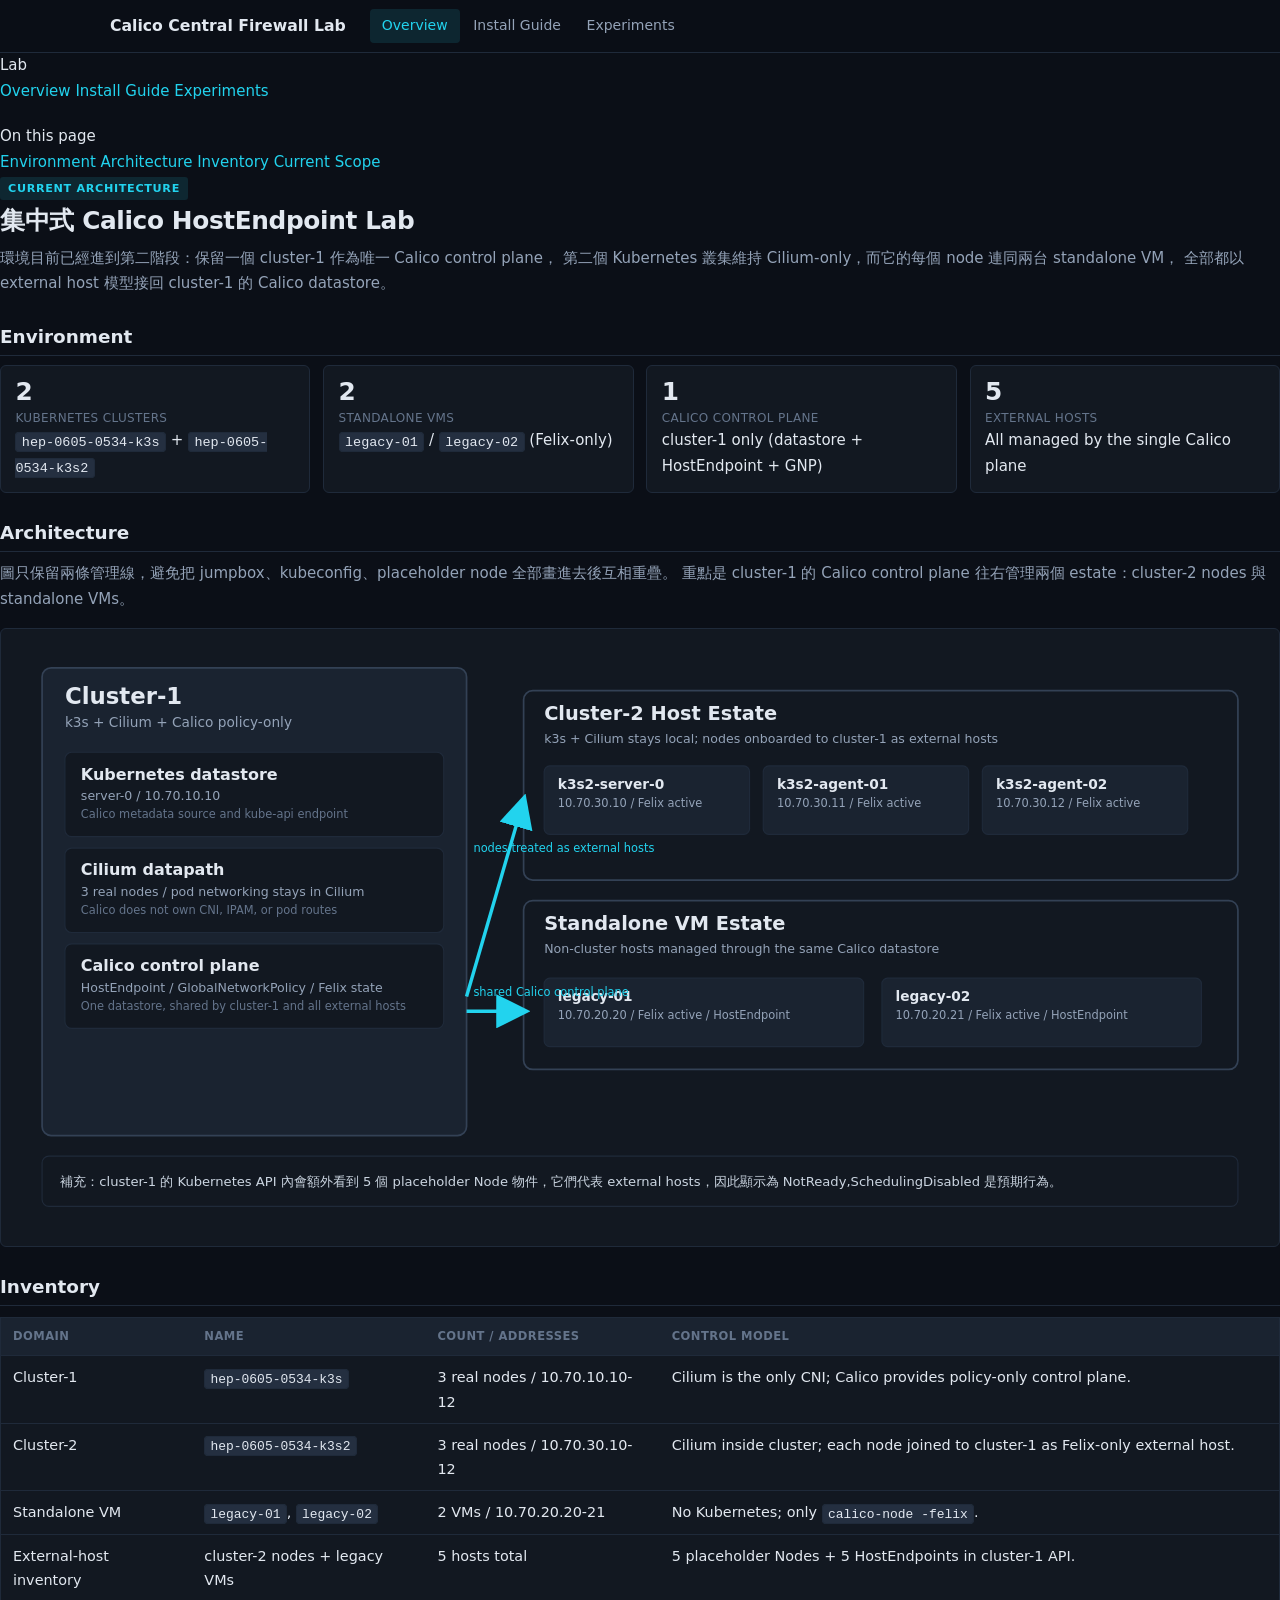
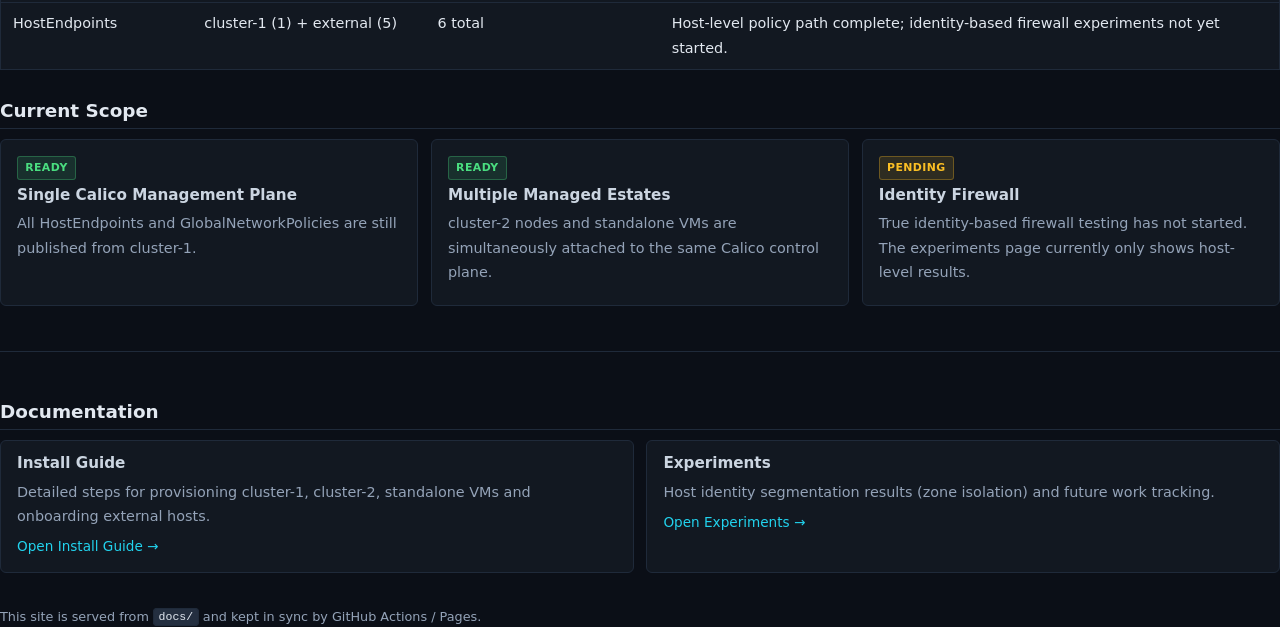
==== commit 6cabefd7: "refactor(docs): complete reset to minimal dark theme - Scrapped previous light slate design entirely" ====
--- a/docs/index.html
+++ b/docs/index.html
@@ -86,69 +86,69 @@
           <svg viewBox="0 0 1120 540" role="img" aria-label="Current centralized Calico lab architecture">
             <defs>
               <marker id="current-arrow" markerWidth="10" markerHeight="10" refX="8" refY="5" orient="auto-start-reverse">
-                <path d="M 0 0 L 10 5 L 0 10 z" fill="#0f766e"></path>
+                <path d="M 0 0 L 10 5 L 0 10 z" fill="#22d3ee"></path>
               </marker>
             </defs>
 
             <!-- Cluster-1 -->
-            <rect x="36" y="34" width="372" height="410" rx="14" fill="#f1f5f9" stroke="#cbd5e1" stroke-width="1.5"></rect>
-            <text x="56" y="68" fill="#0f172a" font-size="22" font-family="ui-sans-serif, system-ui, sans-serif" font-weight="600">Cluster-1</text>
-            <text x="56" y="90" fill="#475569" font-size="13" font-family="ui-sans-serif, system-ui, sans-serif">k3s + Cilium + Calico policy-only</text>
-
-            <rect x="56" y="112" width="332" height="78" rx="10" fill="#ffffff" stroke="#e2e8f0"></rect>
-            <text x="72" y="138" fill="#0f172a" font-size="15" font-family="ui-sans-serif, system-ui, sans-serif" font-weight="600">Kubernetes datastore</text>
-            <text x="72" y="158" fill="#475569" font-size="12" font-family="ui-sans-serif, system-ui, sans-serif">server-0 / 10.70.10.10</text>
-            <text x="72" y="175" fill="#64748b" font-size="11" font-family="ui-sans-serif, system-ui, sans-serif">Calico metadata source and kube-api endpoint</text>
-
-            <rect x="56" y="202" width="332" height="78" rx="10" fill="#ffffff" stroke="#e2e8f0"></rect>
-            <text x="72" y="228" fill="#0f172a" font-size="15" font-family="ui-sans-serif, system-ui, sans-serif" font-weight="600">Cilium datapath</text>
-            <text x="72" y="248" fill="#475569" font-size="12" font-family="ui-sans-serif, system-ui, sans-serif">3 real nodes / pod networking stays in Cilium</text>
-            <text x="72" y="265" fill="#64748b" font-size="11" font-family="ui-sans-serif, system-ui, sans-serif">Calico does not own CNI, IPAM, or pod routes</text>
-
-            <rect x="56" y="292" width="332" height="78" rx="10" fill="#ffffff" stroke="#e2e8f0"></rect>
-            <text x="72" y="318" fill="#0f172a" font-size="15" font-family="ui-sans-serif, system-ui, sans-serif" font-weight="600">Calico control plane</text>
-            <text x="72" y="338" fill="#475569" font-size="12" font-family="ui-sans-serif, system-ui, sans-serif">HostEndpoint / GlobalNetworkPolicy / Felix state</text>
-            <text x="72" y="355" fill="#64748b" font-size="11" font-family="ui-sans-serif, system-ui, sans-serif">One datastore, shared by cluster-1 and all external hosts</text>
-
-            <rect x="458" y="54" width="626" height="174" rx="14" fill="#f8fafc" stroke="#e2e8f0" stroke-width="1.5"></rect>
-            <text x="478" y="82" fill="#0f172a" font-size="18" font-family="ui-sans-serif, system-ui, sans-serif" font-weight="600">Cluster-2 Host Estate</text>
-            <text x="478" y="104" fill="#475569" font-size="12" font-family="ui-sans-serif, system-ui, sans-serif">k3s + Cilium stays local; nodes are onboarded to cluster-1 as external hosts</text>
-
-            <rect x="478" y="124" width="180" height="64" rx="8" fill="#ffffff" stroke="#e2e8f0"></rect>
-            <text x="492" y="146" fill="#0f172a" font-size="13" font-family="ui-sans-serif, system-ui, sans-serif" font-weight="600">k3s2-server-0</text>
-            <text x="492" y="164" fill="#475569" font-size="11" font-family="ui-sans-serif, system-ui, sans-serif">10.70.30.10 / Felix active</text>
-
-            <rect x="672" y="124" width="180" height="64" rx="8" fill="#ffffff" stroke="#e2e8f0"></rect>
-            <text x="686" y="146" fill="#0f172a" font-size="13" font-family="ui-sans-serif, system-ui, sans-serif" font-weight="600">k3s2-agent-01</text>
-            <text x="686" y="164" fill="#475569" font-size="11" font-family="ui-sans-serif, system-ui, sans-serif">10.70.30.11 / Felix active</text>
-
-            <rect x="866" y="124" width="180" height="64" rx="8" fill="#ffffff" stroke="#e2e8f0"></rect>
-            <text x="880" y="146" fill="#0f172a" font-size="13" font-family="ui-sans-serif, system-ui, sans-serif" font-weight="600">k3s2-agent-02</text>
-            <text x="880" y="164" fill="#475569" font-size="11" font-family="ui-sans-serif, system-ui, sans-serif">10.70.30.12 / Felix active</text>
+            <rect x="36" y="34" width="372" height="410" rx="8" fill="#1a2330" stroke="#334155" stroke-width="1.5"></rect>
+            <text x="56" y="66" fill="#e2e8f0" font-size="20" font-family="ui-sans-serif, system-ui, sans-serif" font-weight="600">Cluster-1</text>
+            <text x="56" y="86" fill="#94a3b8" font-size="12" font-family="ui-sans-serif, system-ui, sans-serif">k3s + Cilium + Calico policy-only</text>
+
+            <rect x="56" y="108" width="332" height="74" rx="6" fill="#121821" stroke="#1f2a3a"></rect>
+            <text x="70" y="132" fill="#e2e8f0" font-size="14" font-family="ui-sans-serif, system-ui, sans-serif" font-weight="600">Kubernetes datastore</text>
+            <text x="70" y="150" fill="#94a3b8" font-size="11" font-family="ui-sans-serif, system-ui, sans-serif">server-0 / 10.70.10.10</text>
+            <text x="70" y="166" fill="#64748b" font-size="10" font-family="ui-sans-serif, system-ui, sans-serif">Calico metadata source and kube-api endpoint</text>
+
+            <rect x="56" y="192" width="332" height="74" rx="6" fill="#121821" stroke="#1f2a3a"></rect>
+            <text x="70" y="216" fill="#e2e8f0" font-size="14" font-family="ui-sans-serif, system-ui, sans-serif" font-weight="600">Cilium datapath</text>
+            <text x="70" y="234" fill="#94a3b8" font-size="11" font-family="ui-sans-serif, system-ui, sans-serif">3 real nodes / pod networking stays in Cilium</text>
+            <text x="70" y="250" fill="#64748b" font-size="10" font-family="ui-sans-serif, system-ui, sans-serif">Calico does not own CNI, IPAM, or pod routes</text>
+
+            <rect x="56" y="276" width="332" height="74" rx="6" fill="#121821" stroke="#1f2a3a"></rect>
+            <text x="70" y="300" fill="#e2e8f0" font-size="14" font-family="ui-sans-serif, system-ui, sans-serif" font-weight="600">Calico control plane</text>
+            <text x="70" y="318" fill="#94a3b8" font-size="11" font-family="ui-sans-serif, system-ui, sans-serif">HostEndpoint / GlobalNetworkPolicy / Felix state</text>
+            <text x="70" y="334" fill="#64748b" font-size="10" font-family="ui-sans-serif, system-ui, sans-serif">One datastore, shared by cluster-1 and all external hosts</text>
+
+            <rect x="458" y="54" width="626" height="166" rx="8" fill="#121821" stroke="#334155" stroke-width="1.5"></rect>
+            <text x="476" y="80" fill="#e2e8f0" font-size="17" font-family="ui-sans-serif, system-ui, sans-serif" font-weight="600">Cluster-2 Host Estate</text>
+            <text x="476" y="100" fill="#94a3b8" font-size="11" font-family="ui-sans-serif, system-ui, sans-serif">k3s + Cilium stays local; nodes onboarded to cluster-1 as external hosts</text>
+
+            <rect x="476" y="120" width="180" height="60" rx="5" fill="#1a2330" stroke="#1f2a3a"></rect>
+            <text x="488" y="140" fill="#e2e8f0" font-size="12" font-family="ui-sans-serif, system-ui, sans-serif" font-weight="600">k3s2-server-0</text>
+            <text x="488" y="156" fill="#94a3b8" font-size="10" font-family="ui-sans-serif, system-ui, sans-serif">10.70.30.10 / Felix active</text>
+
+            <rect x="668" y="120" width="180" height="60" rx="5" fill="#1a2330" stroke="#1f2a3a"></rect>
+            <text x="680" y="140" fill="#e2e8f0" font-size="12" font-family="ui-sans-serif, system-ui, sans-serif" font-weight="600">k3s2-agent-01</text>
+            <text x="680" y="156" fill="#94a3b8" font-size="10" font-family="ui-sans-serif, system-ui, sans-serif">10.70.30.11 / Felix active</text>
+
+            <rect x="860" y="120" width="180" height="60" rx="5" fill="#1a2330" stroke="#1f2a3a"></rect>
+            <text x="872" y="140" fill="#e2e8f0" font-size="12" font-family="ui-sans-serif, system-ui, sans-serif" font-weight="600">k3s2-agent-02</text>
+            <text x="872" y="156" fill="#94a3b8" font-size="10" font-family="ui-sans-serif, system-ui, sans-serif">10.70.30.12 / Felix active</text>
 
             <!-- Standalone -->
-            <rect x="458" y="250" width="626" height="154" rx="14" fill="#f8fafc" stroke="#e2e8f0" stroke-width="1.5"></rect>
-            <text x="478" y="280" fill="#0f172a" font-size="18" font-family="ui-sans-serif, system-ui, sans-serif" font-weight="600">Standalone VM Estate</text>
-            <text x="478" y="302" fill="#475569" font-size="12" font-family="ui-sans-serif, system-ui, sans-serif">Non-cluster hosts managed through the same Calico datastore</text>
-
-            <rect x="478" y="322" width="280" height="64" rx="8" fill="#ffffff" stroke="#e2e8f0"></rect>
-            <text x="492" y="344" fill="#0f172a" font-size="13" font-family="ui-sans-serif, system-ui, sans-serif" font-weight="600">legacy-01</text>
-            <text x="492" y="362" fill="#475569" font-size="11" font-family="ui-sans-serif, system-ui, sans-serif">10.70.20.20 / Felix active / HostEndpoint</text>
-
-            <rect x="776" y="322" width="280" height="64" rx="8" fill="#ffffff" stroke="#e2e8f0"></rect>
-            <text x="790" y="344" fill="#0f172a" font-size="13" font-family="ui-sans-serif, system-ui, sans-serif" font-weight="600">legacy-02</text>
-            <text x="790" y="362" fill="#475569" font-size="11" font-family="ui-sans-serif, system-ui, sans-serif">10.70.20.21 / Felix active / HostEndpoint</text>
+            <rect x="458" y="238" width="626" height="148" rx="8" fill="#121821" stroke="#334155" stroke-width="1.5"></rect>
+            <text x="476" y="264" fill="#e2e8f0" font-size="17" font-family="ui-sans-serif, system-ui, sans-serif" font-weight="600">Standalone VM Estate</text>
+            <text x="476" y="284" fill="#94a3b8" font-size="11" font-family="ui-sans-serif, system-ui, sans-serif">Non-cluster hosts managed through the same Calico datastore</text>
+
+            <rect x="476" y="306" width="280" height="60" rx="5" fill="#1a2330" stroke="#1f2a3a"></rect>
+            <text x="488" y="326" fill="#e2e8f0" font-size="12" font-family="ui-sans-serif, system-ui, sans-serif" font-weight="600">legacy-01</text>
+            <text x="488" y="342" fill="#94a3b8" font-size="10" font-family="ui-sans-serif, system-ui, sans-serif">10.70.20.20 / Felix active / HostEndpoint</text>
+
+            <rect x="772" y="306" width="280" height="60" rx="5" fill="#1a2330" stroke="#1f2a3a"></rect>
+            <text x="784" y="326" fill="#e2e8f0" font-size="12" font-family="ui-sans-serif, system-ui, sans-serif" font-weight="600">legacy-02</text>
+            <text x="784" y="342" fill="#94a3b8" font-size="10" font-family="ui-sans-serif, system-ui, sans-serif">10.70.20.21 / Felix active / HostEndpoint</text>
 
             <!-- Arrows + labels -->
-            <line x1="408" y1="355" x2="458" y2="355" stroke="#0f766e" stroke-width="3.5" marker-end="url(#current-arrow)"></line>
-            <text x="414" y="342" fill="#0f766e" font-size="11" font-family="ui-sans-serif, system-ui, sans-serif">shared Calico control plane</text>
-
-            <line x1="408" y1="342" x2="458" y2="158" stroke="#0f766e" stroke-width="3.5" marker-end="url(#current-arrow)"></line>
-            <text x="414" y="210" fill="#0f766e" font-size="11" font-family="ui-sans-serif, system-ui, sans-serif">nodes treated as external hosts</text>
+            <line x1="408" y1="335" x2="458" y2="335" stroke="#22d3ee" stroke-width="3" marker-end="url(#current-arrow)"></line>
+            <text x="414" y="322" fill="#22d3ee" font-size="10" font-family="ui-sans-serif, system-ui, sans-serif">shared Calico control plane</text>
+
+            <line x1="408" y1="322" x2="458" y2="150" stroke="#22d3ee" stroke-width="3" marker-end="url(#current-arrow)"></line>
+            <text x="414" y="195" fill="#22d3ee" font-size="10" font-family="ui-sans-serif, system-ui, sans-serif">nodes treated as external hosts</text>
 
             <!-- Note bar -->
-            <rect x="36" y="462" width="1048" height="44" rx="8" fill="#f8fafc" stroke="#e2e8f0"></rect>
-            <text x="52" y="488" fill="#334155" font-size="12.5" font-family="ui-sans-serif, system-ui, sans-serif">
+            <rect x="36" y="462" width="1048" height="44" rx="6" fill="#121821" stroke="#1f2a3a"></rect>
+            <text x="52" y="488" fill="#cbd5e1" font-size="11.5" font-family="ui-sans-serif, system-ui, sans-serif">
               補充：cluster-1 的 Kubernetes API 內會額外看到 5 個 placeholder Node 物件，它們代表 external hosts，因此顯示為 NotReady,SchedulingDisabled 是預期行為。
             </text>
           </svg>
--- a/docs/assets/site.css
+++ b/docs/assets/site.css
@@ -1,43 +1,37 @@
-/* Calico Central Firewall Lab — Engineer-first redesign
-   Clean, high-readability technical documentation theme.
-   Light slate + teal accent. Excellent code blocks. Minimal chrome.
+/* Calico Central Firewall Lab
+   Fresh minimal dark theme for engineers.
+   Clean, high-contrast, content-first. No heavy UI chrome.
 */
 
 :root {
-  --bg: #f8fafc;
-  --surface: #ffffff;
-  --surface-2: #f1f5f9;
-  --surface-3: #e2e8f0;
-  --ink: #0f172a;
-  --ink-2: #1e293b;
-  --muted: #475569;
+  --bg: #0b0f17;
+  --surface: #121821;
+  --surface-2: #1a2330;
+  --surface-3: #242f40;
+  --ink: #e2e8f0;
+  --ink-2: #cbd5e1;
+  --muted: #94a3b8;
   --muted-2: #64748b;
-  --border: #e2e8f0;
-  --border-strong: #cbd5e1;
-  --accent: #0f766e;
-  --accent-2: #115e59;
-  --accent-soft: #ccfbf1;
-  --accent-soft-2: rgba(15, 118, 110, 0.08);
-  --success: #15803d;
-  --success-soft: #f0fdf4;
-  --warn: #b45309;
-  --warn-soft: #fff7ed;
-  --danger: #b91c1c;
-  --code-bg: #0f172a;
+  --border: #1f2a3a;
+  --border-strong: #334155;
+  --accent: #22d3ee;
+  --accent-soft: rgba(34, 211, 238, 0.12);
+  --success: #4ade80;
+  --success-soft: rgba(74, 222, 128, 0.12);
+  --warn: #fbbf24;
+  --warn-soft: rgba(251, 191, 36, 0.12);
+  --code-bg: #0a0e17;
   --code-fg: #e2e8f0;
-  --code-border: #1e293b;
-  --radius: 10px;
-  --radius-lg: 14px;
-  --shadow-sm: 0 1px 2px rgba(15, 23, 42, 0.04);
-  --shadow: 0 4px 12px -2px rgb(15 23 42 / 0.08), 0 2px 4px -2px rgb(15 23 42 / 0.04);
+  --radius: 6px;
   --sans: ui-sans-serif, system-ui, -apple-system, BlinkMacSystemFont, "Segoe UI", Roboto,
-          "Helvetica Neue", "Noto Sans TC", "PingFang TC", "Microsoft JhengHei", Arial, sans-serif;
+          "Helvetica Neue", "Noto Sans TC", "PingFang TC", "Microsoft JhengHei", sans-serif;
   --mono: ui-monospace, SFMono-Regular, Menlo, Monaco, Consolas, "Liberation Mono",
           "Courier New", monospace;
-  --max-content: 860px;
-}
-
-* { box-sizing: border-box; }
+}
+
+* {
+  box-sizing: border-box;
+}
 
 html, body {
   margin: 0;
@@ -45,11 +39,10 @@
 }
 
 body {
-  font: 15px / 1.75 var(--sans);
+  font: 15px / 1.7 var(--sans);
   color: var(--ink);
   background: var(--bg);
   -webkit-font-smoothing: antialiased;
-  -moz-osx-font-smoothing: grayscale;
 }
 
 /* Links */
@@ -57,104 +50,103 @@
   color: var(--accent);
   text-decoration: none;
 }
-a:hover { text-decoration: underline; }
-a:focus-visible {
-  outline: 2px solid var(--accent);
-  outline-offset: 2px;
-  border-radius: 4px;
-}
-
-/* Typography */
-h1, h2, h3, h4 {
-  font-weight: 600;
-  line-height: 1.25;
-  color: var(--ink);
-  margin: 0 0 0.6rem;
-}
-h1 { font-size: 1.85rem; letter-spacing: -0.025em; }
-h2 { font-size: 1.25rem; margin-top: 2rem; }
-h3 { font-size: 1.05rem; margin-top: 1.25rem; }
+a:hover {
+  text-decoration: underline;
+}
+
+/* Typography - tighter, more direct */
+h1, h2, h3 {
+  font-weight: 600;
+  line-height: 1.3;
+  color: var(--ink);
+  margin: 1.5rem 0 0.6rem;
+}
+h1 {
+  font-size: 1.65rem;
+  margin-top: 0.8rem;
+  letter-spacing: -0.015em;
+}
+h2 {
+  font-size: 1.15rem;
+  border-bottom: 1px solid var(--border);
+  padding-bottom: 0.35rem;
+  margin-top: 2rem;
+}
+h3 {
+  font-size: 1rem;
+  color: var(--ink-2);
+}
 
 p {
-  margin: 0 0 1rem;
+  margin: 0 0 0.9rem;
   color: var(--muted);
 }
 p:last-child { margin-bottom: 0; }
 
-strong { font-weight: 600; color: var(--ink); }
+strong {
+  color: var(--ink);
+  font-weight: 600;
+}
 
 code {
   font-family: var(--mono);
   font-size: 0.9em;
-  background: var(--surface-2);
-  color: var(--ink);
-  padding: 0.1em 0.4em;
-  border-radius: 6px;
+  background: var(--surface-3);
+  color: var(--ink);
+  padding: 0.12em 0.4em;
+  border-radius: 4px;
   border: 1px solid var(--border);
 }
 
 pre {
-  margin: 0.75rem 0;
-  padding: 1rem 1.1rem;
+  margin: 0.8rem 0;
+  padding: 0.9rem 1rem;
   background: var(--code-bg);
   color: var(--code-fg);
-  border-radius: var(--radius-lg);
-  border: 1px solid var(--code-border);
+  border: 1px solid var(--border);
+  border-radius: var(--radius);
   overflow-x: auto;
   font-family: var(--mono);
   font-size: 0.875rem;
-  line-height: 1.6;
-  box-shadow: var(--shadow-sm);
-}
-pre code {
-  background: transparent;
-  border: none;
-  padding: 0;
-  color: inherit;
-  font-size: inherit;
-}
-
-/* Layout */
+  line-height: 1.55;
+}
+
+/* Top navigation - minimal */
 .topnav {
   position: sticky;
   top: 0;
-  z-index: 100;
-  background: rgba(255,255,255,0.96);
-  backdrop-filter: saturate(180%) blur(10px);
+  z-index: 50;
+  background: rgba(11, 15, 23, 0.96);
   border-bottom: 1px solid var(--border);
+  backdrop-filter: blur(8px);
 }
 .topnav-inner {
-  max-width: 1280px;
+  max-width: 1100px;
   margin: 0 auto;
   padding: 0 1.25rem;
-  height: 56px;
+  height: 52px;
   display: flex;
   align-items: center;
-  gap: 1.25rem;
+  gap: 1.5rem;
 }
 .brand {
-  font-weight: 700;
-  font-size: 1.02rem;
-  color: var(--ink);
-  letter-spacing: -0.01em;
+  font-weight: 600;
+  font-size: 0.98rem;
+  color: var(--ink);
   white-space: nowrap;
 }
 .brand:hover { text-decoration: none; color: var(--accent); }
 
 .topnav-links {
   display: flex;
-  gap: 0.25rem;
+  gap: 0.1rem;
   flex: 1;
 }
 .topnav-links a {
-  display: inline-flex;
-  align-items: center;
-  padding: 0.35rem 0.85rem;
-  font-size: 0.9rem;
-  font-weight: 500;
+  padding: 0.3rem 0.75rem;
+  font-size: 0.875rem;
   color: var(--muted);
-  border-radius: 999px;
-  transition: all 0.1s ease;
+  border-radius: 4px;
 }
 .topnav-links a:hover {
   color: var(--ink);
@@ -164,330 +156,248 @@
 .topnav-links a.active {
   color: var(--accent);
   background: var(--accent-soft);
-  font-weight: 600;
-}
-
-.topnav-actions {
-  display: flex;
-  align-items: center;
-  gap: 0.5rem;
-}
-.icon-btn {
-  display: inline-flex;
-  align-items: center;
-  justify-content: center;
-  width: 34px;
-  height: 34px;
-  border-radius: 8px;
-  color: var(--muted);
-  font-size: 1rem;
-  border: 1px solid transparent;
-}
-.icon-btn:hover {
-  color: var(--ink);
-  background: var(--surface-2);
-  border-color: var(--border);
-  text-decoration: none;
-}
-
-.page {
-  max-width: 1280px;
+  font-weight: 500;
+}
+
+/* Main content container - focused reading */
+.shell {
+  max-width: 980px;
   margin: 0 auto;
-  padding: 1.75rem 1.25rem 4rem;
-  display: grid;
-  grid-template-columns: 220px minmax(0, 1fr);
-  gap: 2.25rem;
-}
-
-@media (max-width: 980px) {
-  .page {
-    grid-template-columns: 1fr;
-    gap: 1.5rem;
-  }
-  .sidebar { display: none; } /* collapse on small; topnav is enough */
-}
-
-.sidebar {
-  position: sticky;
-  top: 70px;
-  align-self: start;
-  font-size: 0.9rem;
-  padding-top: 0.25rem;
-}
-.sidebar-title {
-  font-size: 0.72rem;
-  font-weight: 700;
-  letter-spacing: 0.08em;
-  text-transform: uppercase;
-  color: var(--muted-2);
-  margin-bottom: 0.5rem;
-  padding-left: 0.5rem;
-}
-.sidebar nav a {
-  display: flex;
-  align-items: center;
-  gap: 0.5rem;
-  padding: 0.45rem 0.6rem;
-  color: var(--muted);
-  border-radius: 8px;
-  margin-bottom: 2px;
-}
-.sidebar nav a:hover {
-  background: var(--surface-2);
-  color: var(--ink);
-  text-decoration: none;
-}
-.sidebar nav a.active {
-  background: var(--accent-soft);
-  color: var(--accent);
-  font-weight: 600;
-}
-.sidebar nav a .dot {
-  width: 5px; height: 5px;
-  border-radius: 50%;
-  background: currentColor;
-  opacity: 0.5;
-}
-.sidebar nav a.active .dot { opacity: 1; }
-
-.main {
-  min-width: 0;
-}
-
-/* Hero / intro block */
+  padding: 1.5rem 1.25rem 3rem;
+}
+
+/* Hero / intro - keep it light */
 .hero {
-  background: var(--surface);
-  border: 1px solid var(--border);
-  border-radius: var(--radius-lg);
-  padding: 1.5rem 1.75rem;
-  margin-bottom: 1.75rem;
-  box-shadow: var(--shadow-sm);
+  margin-bottom: 1.5rem;
 }
 .hero h1 {
-  margin: 0.1rem 0 0.5rem;
-  font-size: 1.75rem;
-}
-.hero .eyebrow {
+  font-size: 1.55rem;
+  margin: 0.3rem 0 0.5rem;
+}
+.eyebrow {
   display: inline-block;
-  font-size: 0.72rem;
-  font-weight: 700;
-  letter-spacing: 0.08em;
+  font-size: 0.7rem;
+  font-weight: 600;
+  letter-spacing: 0.06em;
   text-transform: uppercase;
   color: var(--accent);
   background: var(--accent-soft);
-  padding: 0.2rem 0.6rem;
-  border-radius: 999px;
-  margin-bottom: 0.6rem;
-}
-.hero p { max-width: 72ch; }
-
-/* Section */
+  padding: 0.15rem 0.5rem;
+  border-radius: 3px;
+}
+
+/* Sections */
 .section {
-  margin-top: 1.75rem;
-}
-.section > h2 {
+  margin-top: 1.8rem;
+}
+.section > h2:first-child {
   margin-top: 0;
-  padding-bottom: 0.35rem;
-  border-bottom: 1px solid var(--border);
-}
-
-/* Cards & grids */
+}
+
+/* Minimal cards / stats - not the focus */
 .card {
   background: var(--surface);
   border: 1px solid var(--border);
   border-radius: var(--radius);
-  padding: 1rem 1.15rem;
-  box-shadow: var(--shadow-sm);
-  transition: border-color 0.1s ease, box-shadow 0.1s ease;
-}
-.card:hover {
-  border-color: var(--border-strong);
+  padding: 0.85rem 1rem;
+  margin-bottom: 0.8rem;
 }
 .card h3 {
-  margin: 0.1rem 0 0.4rem;
-  font-size: 1rem;
-}
-.card p { font-size: 0.94rem; }
+  margin: 0 0 0.35rem;
+  font-size: 0.95rem;
+}
+.card p {
+  font-size: 0.9rem;
+  margin-bottom: 0.4rem;
+}
 
 .grid {
   display: grid;
-  gap: 1rem;
-}
-.grid.two   { grid-template-columns: repeat(auto-fit, minmax(260px, 1fr)); }
+  gap: 0.8rem;
+}
+.grid.two { grid-template-columns: repeat(auto-fit, minmax(240px, 1fr)); }
 .grid.three { grid-template-columns: repeat(auto-fit, minmax(200px, 1fr)); }
-.grid.four  { grid-template-columns: repeat(auto-fit, minmax(170px, 1fr)); }
-
+.grid.four { grid-template-columns: repeat(auto-fit, minmax(160px, 1fr)); }
+
+/* Stats - compact */
 .stat {
   background: var(--surface);
   border: 1px solid var(--border);
   border-radius: var(--radius);
-  padding: 0.9rem 1rem;
+  padding: 0.7rem 0.9rem;
 }
 .stat .value {
-  font-size: 1.85rem;
-  font-weight: 700;
-  line-height: 1;
-  color: var(--ink);
-  font-feature-settings: "tnum";
+  font-size: 1.55rem;
+  font-weight: 600;
+  line-height: 1.1;
+  color: var(--ink);
 }
 .stat .label {
-  margin-top: 0.35rem;
-  font-size: 0.8rem;
-  font-weight: 600;
+  font-size: 0.75rem;
   color: var(--muted-2);
+  margin-top: 0.2rem;
   text-transform: uppercase;
   letter-spacing: 0.03em;
 }
-.stat .sub { font-size: 0.82rem; color: var(--muted); margin-top: 0.25rem; }
-
-/* Status badges */
-.badge, .status {
-  display: inline-flex;
-  align-items: center;
-  gap: 0.3rem;
-  font-size: 0.72rem;
-  font-weight: 700;
+
+/* Status */
+.status {
+  display: inline-block;
+  font-size: 0.68rem;
+  font-weight: 600;
   letter-spacing: 0.04em;
   text-transform: uppercase;
-  padding: 0.18rem 0.55rem;
-  border-radius: 999px;
-  white-space: nowrap;
-}
-.status.ok, .badge.success {
+  padding: 0.1rem 0.45rem;
+  border-radius: 3px;
+  margin-bottom: 0.4rem;
+}
+.status.ok {
   background: var(--success-soft);
   color: var(--success);
-  border: 1px solid #bbf7d0;
-}
-.status.warn, .badge.warn {
+  border: 1px solid rgba(74, 222, 128, 0.3);
+}
+.status.warn {
   background: var(--warn-soft);
   color: var(--warn);
-  border: 1px solid #fed7aa;
-}
-.status.pending, .badge.pending {
-  background: var(--surface-2);
-  color: var(--muted-2);
-  border: 1px solid var(--border);
-}
-
-/* Tables — clean & readable */
+  border: 1px solid rgba(251, 191, 36, 0.3);
+}
+
+/* Tables - clean on dark */
 table {
   width: 100%;
   border-collapse: collapse;
-  margin: 0.8rem 0 1rem;
-  font-size: 0.93rem;
-  background: var(--surface);
-  border: 1px solid var(--border);
-  border-radius: var(--radius);
-  overflow: hidden;
+  margin: 0.7rem 0 1rem;
+  font-size: 0.9rem;
+  background: var(--surface);
+  border: 1px solid var(--border);
 }
 th, td {
   text-align: left;
+  padding: 0.55rem 0.75rem;
+  border-bottom: 1px solid var(--border);
   vertical-align: top;
-  padding: 0.65rem 0.85rem;
-  border-bottom: 1px solid var(--border);
 }
 th {
-  font-size: 0.75rem;
-  font-weight: 700;
+  font-size: 0.72rem;
+  font-weight: 600;
+  text-transform: uppercase;
   letter-spacing: 0.04em;
-  text-transform: uppercase;
-  background: var(--surface-2);
   color: var(--muted-2);
-}
-tr:last-child td { border-bottom: none; }
-tbody tr:hover { background: var(--surface-2); }
-
-/* Special experiment components (cleaned) */
+  background: var(--surface-2);
+}
+tbody tr:hover {
+  background: var(--surface-2);
+}
+
+/* Diagrams and figures */
 .figure-frame {
   margin: 1rem 0;
   border: 1px solid var(--border);
-  border-radius: var(--radius-lg);
+  border-radius: var(--radius);
   background: var(--surface);
   overflow: hidden;
-  box-shadow: var(--shadow-sm);
-}
-.figure-frame svg { display: block; width: 100%; height: auto; }
+}
+.figure-frame svg {
+  display: block;
+  width: 100%;
+  height: auto;
+}
 .figure-caption {
-  padding: 0.7rem 1rem;
-  font-size: 0.86rem;
+  padding: 0.6rem 0.85rem;
+  font-size: 0.82rem;
   color: var(--muted);
-  background: var(--surface-2);
   border-top: 1px solid var(--border);
-}
-
+  background: var(--surface-2);
+}
+
+/* Special experiment components - kept functional but toned down */
 .zone-grid {
   display: grid;
-  gap: 1rem;
-  grid-template-columns: repeat(auto-fit, minmax(280px, 1fr));
+  gap: 0.8rem;
+  grid-template-columns: repeat(auto-fit, minmax(260px, 1fr));
 }
 .zone-card {
   border: 1px solid var(--border);
-  border-radius: var(--radius-lg);
-  padding: 1rem 1.1rem;
-  background: var(--surface);
-}
-.zone-card.zone1 { border-color: #86efac; background: #f8fafc; }
-.zone-card.zone2 { border-color: #fdba74; background: #fffaf5; }
-
-.zone-head { display: flex; justify-content: space-between; align-items: flex-start; gap: 0.75rem; margin-bottom: 0.75rem; }
-.zone-title { margin: 0.15rem 0 0.1rem; font-size: 1rem; }
-.zone-subtitle { margin: 0; font-size: 0.85rem; }
+  border-radius: var(--radius);
+  padding: 0.8rem 0.95rem;
+  background: var(--surface);
+}
+.zone-card.zone1 { border-color: #4ade80; }
+.zone-card.zone2 { border-color: #fbbf24; }
+
+.zone-head {
+  display: flex;
+  justify-content: space-between;
+  align-items: flex-start;
+  gap: 0.6rem;
+  margin-bottom: 0.6rem;
+}
+.zone-title { margin: 0.1rem 0 0.1rem; font-size: 0.95rem; }
 .zone-tag {
-  font-size: 0.68rem; font-weight: 700; letter-spacing: 0.05em; text-transform: uppercase;
-  padding: 0.15rem 0.5rem; border-radius: 999px;
-}
-.zone-tag.zone1 { background: #dcfce7; color: #166534; }
-.zone-tag.zone2 { background: #ffedd5; color: #9a3412; }
-
-.zone-members { display: grid; gap: 0.5rem; }
+  font-size: 0.65rem;
+  font-weight: 600;
+  letter-spacing: 0.04em;
+  text-transform: uppercase;
+  padding: 0.1rem 0.4rem;
+  border-radius: 3px;
+}
+.zone-tag.zone1 { background: var(--success-soft); color: var(--success); }
+.zone-tag.zone2 { background: var(--warn-soft); color: var(--warn); }
+
+.zone-members { display: grid; gap: 0.4rem; }
 .zone-member {
-  font-size: 0.9rem;
-  padding: 0.5rem 0.65rem;
-  border: 1px solid var(--border);
-  border-radius: 8px;
-  background: var(--surface);
-}
-.zone-member strong { display: block; font-size: 0.95rem; color: var(--ink); }
+  padding: 0.45rem 0.55rem;
+  border: 1px solid var(--border);
+  border-radius: 4px;
+  background: var(--surface-2);
+  font-size: 0.85rem;
+}
 
 .policy-grid {
   display: grid;
-  gap: 1rem;
-  grid-template-columns: repeat(auto-fit, minmax(220px, 1fr));
+  gap: 0.7rem;
+  grid-template-columns: repeat(auto-fit, minmax(200px, 1fr));
 }
 .policy-card {
   border: 1px solid var(--border);
   border-radius: var(--radius);
-  padding: 0.9rem 1rem;
-  background: var(--surface);
-}
-.policy-card.allow { border-color: #86efac; background: #f8fafc; }
-.policy-card.deny  { border-color: #fdba74; background: #fffaf5; }
-.policy-rule { font-family: var(--mono); font-size: 0.95rem; font-weight: 600; margin: 0.25rem 0 0.4rem; color: var(--ink); }
-
+  padding: 0.7rem 0.8rem;
+  background: var(--surface);
+}
+.policy-card.allow { border-color: #4ade80; }
+.policy-card.deny { border-color: #fbbf24; }
+.policy-rule {
+  font-family: var(--mono);
+  font-size: 0.9rem;
+  font-weight: 600;
+  margin: 0.15rem 0 0.3rem;
+}
+
+/* Matrix */
 .matrix-board {
   border: 1px solid var(--border);
-  border-radius: var(--radius-lg);
+  border-radius: var(--radius);
   overflow: hidden;
   background: var(--surface);
 }
 .matrix-grid {
   display: grid;
-  grid-template-columns: 140px repeat(2, minmax(0, 1fr));
+  grid-template-columns: 120px repeat(2, minmax(0, 1fr));
 }
 .matrix-corner, .matrix-colhead, .matrix-rowhead, .matrix-cell {
-  padding: 0.7rem 0.8rem;
+  padding: 0.55rem 0.65rem;
   border-right: 1px solid var(--border);
   border-bottom: 1px solid var(--border);
-  font-size: 0.9rem;
+  font-size: 0.85rem;
 }
 .matrix-grid > :nth-child(3n) { border-right: none; }
 .matrix-grid > :nth-last-child(-n + 3) { border-bottom: none; }
 
 .matrix-corner {
   background: var(--surface-2);
-  font-size: 0.72rem;
-  font-weight: 700;
-  letter-spacing: 0.04em;
+  font-size: 0.68rem;
+  font-weight: 600;
+  letter-spacing: 0.03em;
   text-transform: uppercase;
   color: var(--muted-2);
   display: flex;
@@ -497,93 +407,87 @@
 }
 .matrix-colhead, .matrix-rowhead {
   background: var(--surface-2);
-  font-weight: 600;
+  font-weight: 500;
 }
 .matrix-colhead span, .matrix-rowhead span {
   display: block;
-  font-size: 0.75rem;
-  font-weight: 400;
+  font-size: 0.7rem;
   color: var(--muted-2);
-  margin-top: 0.15rem;
 }
 .matrix-cell { background: var(--surface); }
-.matrix-cell.allow { background: #f0fdf4; }
-.matrix-cell.deny  { background: #fff7ed; }
-.matrix-cell.na    { background: #f8fafc; color: var(--muted-2); }
+.matrix-cell.allow { background: #0f2a1f; }
+.matrix-cell.deny { background: #2a2110; }
+.matrix-cell.na { background: var(--surface-2); color: var(--muted); }
 
 .matrix-state {
   display: inline-block;
-  font-size: 0.68rem;
-  font-weight: 700;
-  letter-spacing: 0.04em;
-  padding: 0.1rem 0.45rem;
-  border-radius: 999px;
-  margin-bottom: 0.3rem;
-}
-.matrix-state.allow { background: #dcfce7; color: #166534; }
-.matrix-state.deny  { background: #ffedd5; color: #9a3412; }
-.matrix-state.na    { background: #e2e8f0; color: var(--muted-2); }
-
-/* Callouts / notes */
+  font-size: 0.65rem;
+  font-weight: 600;
+  padding: 0.08rem 0.35rem;
+  border-radius: 3px;
+  margin-bottom: 0.2rem;
+}
+.matrix-state.allow { background: var(--success-soft); color: var(--success); }
+.matrix-state.deny { background: var(--warn-soft); color: var(--warn); }
+.matrix-state.na { background: var(--surface-3); color: var(--muted); }
+
+/* Callouts */
 .callout-grid {
   display: grid;
-  gap: 1rem;
-  grid-template-columns: repeat(auto-fit, minmax(240px, 1fr));
+  gap: 0.7rem;
+  grid-template-columns: repeat(auto-fit, minmax(220px, 1fr));
 }
 .callout {
   border: 1px solid var(--border);
   border-radius: var(--radius);
-  padding: 0.9rem 1rem;
-  background: var(--surface);
-  font-size: 0.93rem;
-}
-.callout strong { color: var(--ink); display: block; margin-bottom: 0.2rem; }
-
-/* Footer area */
+  padding: 0.7rem 0.85rem;
+  background: var(--surface);
+  font-size: 0.9rem;
+}
+.callout strong {
+  display: block;
+  margin-bottom: 0.2rem;
+  color: var(--ink-2);
+}
+
+/* Footer */
 .footer {
-  margin-top: 2.5rem;
-  padding-top: 1.25rem;
+  margin-top: 2rem;
+  padding-top: 1rem;
   border-top: 1px solid var(--border);
-  font-size: 0.9rem;
+  font-size: 0.85rem;
   color: var(--muted);
 }
-.footer a { font-weight: 500; }
-
-/* Utility */
-.muted { color: var(--muted); }
-.nowrap { white-space: nowrap; }
-
-/* Copy button for pre */
+
+/* Copy button */
 .copy-btn {
   position: absolute;
-  top: 8px;
-  right: 8px;
-  font-size: 0.7rem;
-  padding: 0.2rem 0.55rem;
-  border-radius: 6px;
-  background: rgba(255,255,255,0.1);
-  color: #cbd5e1;
-  border: 1px solid rgba(255,255,255,0.2);
+  top: 6px;
+  right: 6px;
+  font-size: 0.65rem;
+  padding: 0.15rem 0.45rem;
+  border-radius: 4px;
+  background: rgba(255,255,255,0.08);
+  color: #94a3b8;
+  border: 1px solid rgba(255,255,255,0.1);
   cursor: pointer;
-  opacity: 0.7;
-  transition: opacity .1s;
-}
-.copy-btn:hover { opacity: 1; background: rgba(255,255,255,0.18); }
+  opacity: 0.65;
+}
+.copy-btn:hover { opacity: 1; background: rgba(255,255,255,0.15); }
 pre { position: relative; }
 
-/* Responsive tweaks */
-@media (max-width: 640px) {
-  .topnav-inner { height: 52px; gap: 0.6rem; }
-  .topnav-links a { padding: 0.25rem 0.55rem; font-size: 0.82rem; }
-  h1 { font-size: 1.55rem; }
+/* Responsive */
+@media (max-width: 720px) {
+  .topnav-inner { height: 48px; }
+  .shell { padding: 1.1rem 1rem 2.5rem; }
+  h1 { font-size: 1.4rem; }
   .matrix-grid { grid-template-columns: 1fr; }
-  .matrix-grid > * { border-right: 0 !important; border-bottom: 1px solid var(--border) !important; }
-  .matrix-grid > :last-child { border-bottom: 0 !important; }
-}
-
-/* Print friendliness */
+  .matrix-grid > * { border-right: 0 !important; }
+}
+
+/* Print */
 @media print {
-  .topnav, .sidebar, .copy-btn { display: none !important; }
-  .page { display: block; padding: 0; }
+  .topnav, .copy-btn { display: none !important; }
+  body { background: white; color: black; }
   pre { background: #f1f5f9; color: #0f172a; border-color: #cbd5e1; }
 }
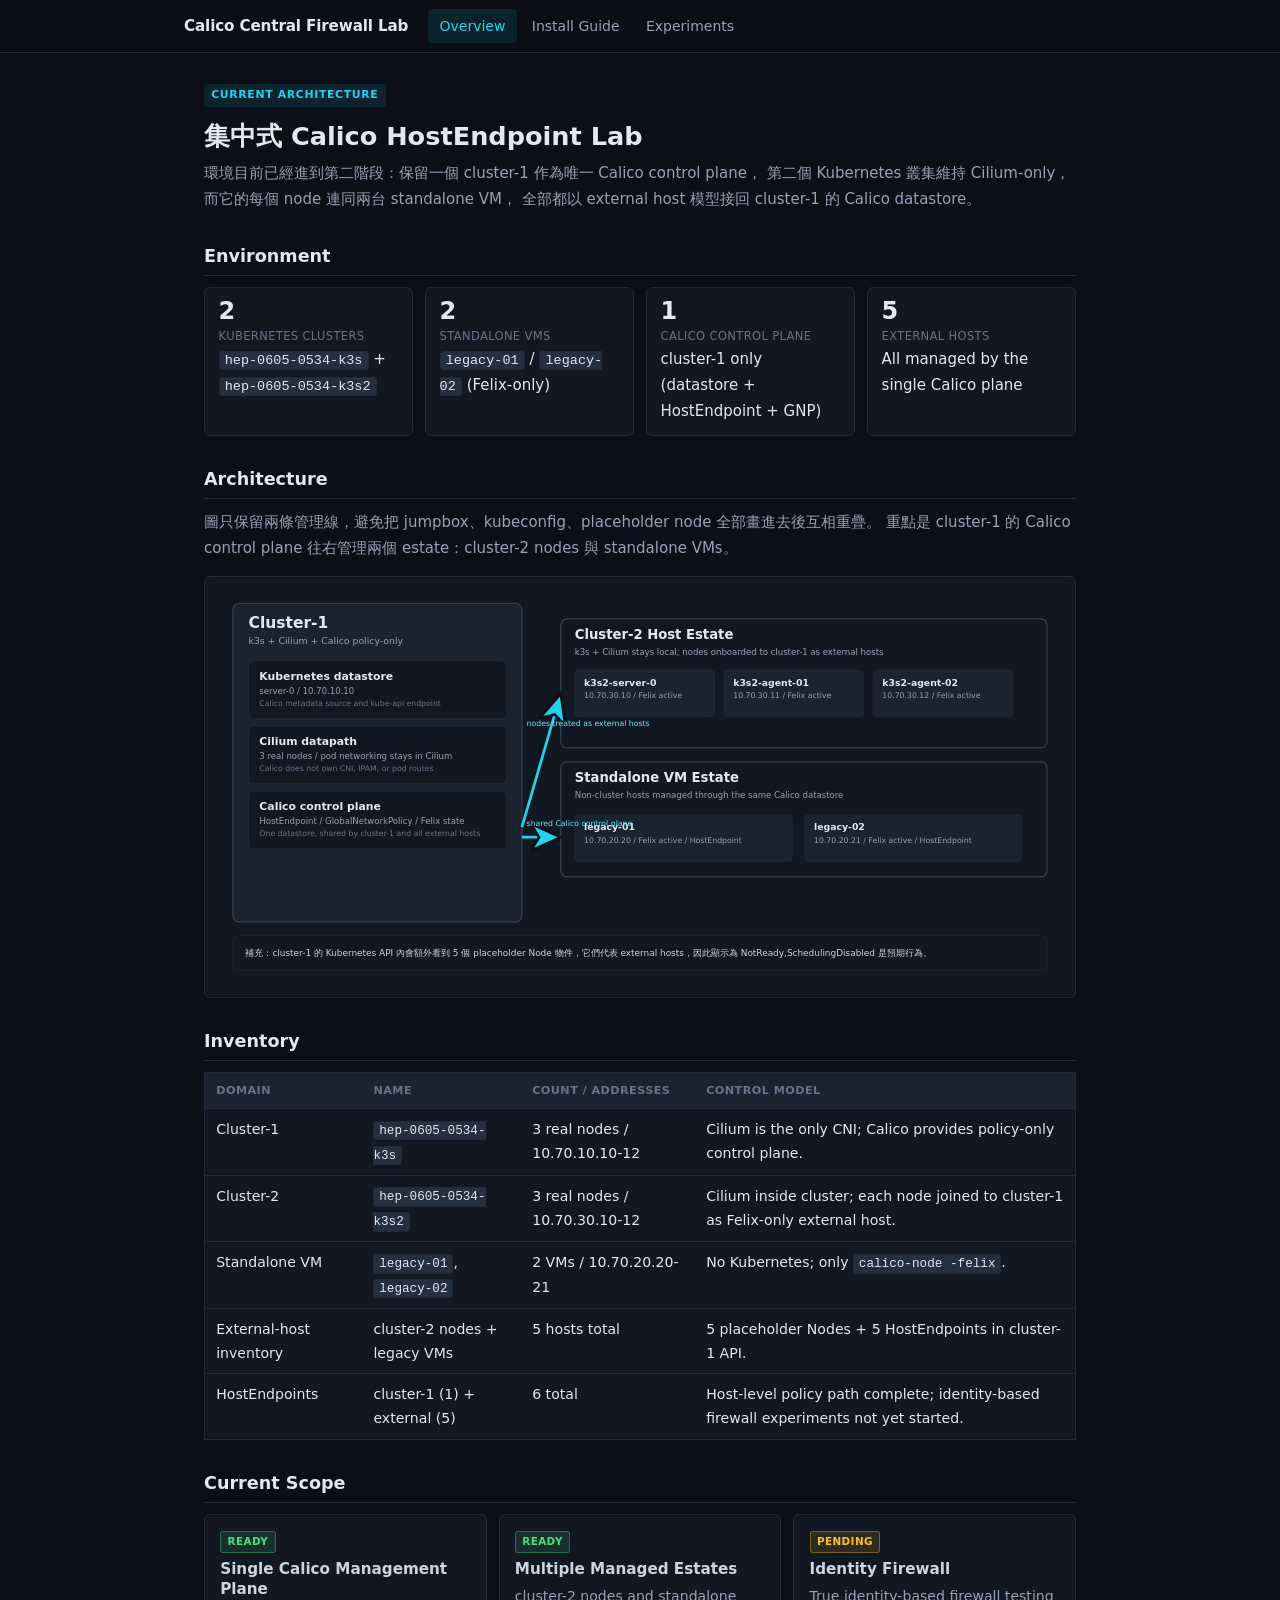
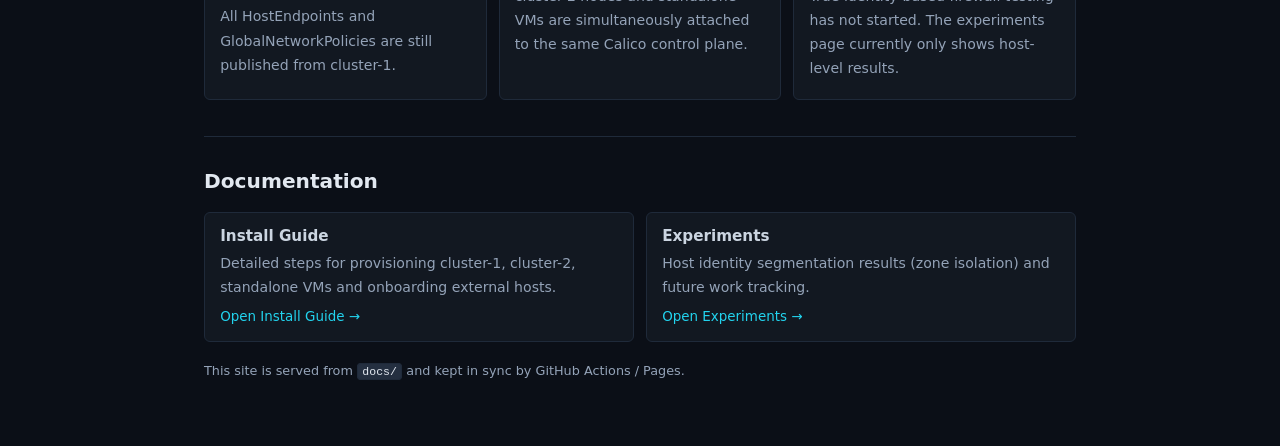
==== commit f77976a2: "refactor(docs): remove sidebar chrome, clean arrows, more minimal reading-focused UI - Dropped the '" ====
--- a/docs/index.html
+++ b/docs/index.html
@@ -21,25 +21,7 @@
     </div>
   </header>
 
-  <div class="page">
-    <aside class="sidebar" aria-label="In this lab">
-      <div class="sidebar-title">Lab</div>
-      <nav>
-        <a href="./index.html" class="active"><span class="dot"></span> Overview</a>
-        <a href="./install.html"><span class="dot"></span> Install Guide</a>
-        <a href="./experiments.html"><span class="dot"></span> Experiments</a>
-      </nav>
-
-      <div class="sidebar-title" style="margin-top:1.25rem">On this page</div>
-      <nav>
-        <a href="#env">Environment</a>
-        <a href="#arch">Architecture</a>
-        <a href="#inventory">Inventory</a>
-        <a href="#scope">Current Scope</a>
-      </nav>
-    </aside>
-
-    <main class="main">
+  <main class="shell">
       <div class="hero">
         <span class="eyebrow">Current Architecture</span>
         <h1>集中式 Calico HostEndpoint Lab</h1>
@@ -85,8 +67,8 @@
         <div class="figure-frame">
           <svg viewBox="0 0 1120 540" role="img" aria-label="Current centralized Calico lab architecture">
             <defs>
-              <marker id="current-arrow" markerWidth="10" markerHeight="10" refX="8" refY="5" orient="auto-start-reverse">
-                <path d="M 0 0 L 10 5 L 0 10 z" fill="#22d3ee"></path>
+              <marker id="current-arrow" markerWidth="14" markerHeight="12" refX="11" refY="6" orient="auto-start-reverse">
+                <path d="M 0 1 L 11 6 L 0 11 L 3 6 Z" fill="#22d3ee" stroke="#0b0f17" stroke-width="1"></path>
               </marker>
             </defs>
 
@@ -140,11 +122,11 @@
             <text x="784" y="342" fill="#94a3b8" font-size="10" font-family="ui-sans-serif, system-ui, sans-serif">10.70.20.21 / Felix active / HostEndpoint</text>
 
             <!-- Arrows + labels -->
-            <line x1="408" y1="335" x2="458" y2="335" stroke="#22d3ee" stroke-width="3" marker-end="url(#current-arrow)"></line>
-            <text x="414" y="322" fill="#22d3ee" font-size="10" font-family="ui-sans-serif, system-ui, sans-serif">shared Calico control plane</text>
-
-            <line x1="408" y1="322" x2="458" y2="150" stroke="#22d3ee" stroke-width="3" marker-end="url(#current-arrow)"></line>
-            <text x="414" y="195" fill="#22d3ee" font-size="10" font-family="ui-sans-serif, system-ui, sans-serif">nodes treated as external hosts</text>
+            <line x1="408" y1="335" x2="458" y2="335" stroke="#22d3ee" stroke-width="3.5" marker-end="url(#current-arrow)"></line>
+            <text x="414" y="320" fill="#67e8f9" font-size="10" font-family="ui-sans-serif, system-ui, sans-serif">shared Calico control plane</text>
+
+            <line x1="408" y1="322" x2="458" y2="150" stroke="#22d3ee" stroke-width="3.5" marker-end="url(#current-arrow)"></line>
+            <text x="414" y="192" fill="#67e8f9" font-size="10" font-family="ui-sans-serif, system-ui, sans-serif">nodes treated as external hosts</text>
 
             <!-- Note bar -->
             <rect x="36" y="462" width="1048" height="44" rx="6" fill="#121821" stroke="#1f2a3a"></rect>
@@ -236,13 +218,11 @@
             <a href="./experiments.html">Open Experiments →</a>
           </div>
         </div>
-        <p style="margin-top:1.25rem;font-size:0.8rem">This site is served from <code>docs/</code> and kept in sync by GitHub Actions / Pages.</p>
+        <p style="margin-top:1.1rem;font-size:0.8rem">This site is served from <code>docs/</code> and kept in sync by GitHub Actions / Pages.</p>
       </section>
     </main>
-  </div>
 
   <script>
-    // Minimal copy-to-clipboard for all pre blocks
     (function() {
       document.querySelectorAll('pre').forEach(function(pre) {
         var btn = document.createElement('button');
--- a/docs/assets/site.css
+++ b/docs/assets/site.css
@@ -1,6 +1,6 @@
 /* Calico Central Firewall Lab
-   Fresh minimal dark theme for engineers.
-   Clean, high-contrast, content-first. No heavy UI chrome.
+   Clean, minimal dark theme focused on reading technical content.
+   Engineer-friendly: high contrast, excellent typography, low chrome.
 */
 
 :root {
@@ -15,7 +15,7 @@
   --border: #1f2a3a;
   --border-strong: #334155;
   --accent: #22d3ee;
-  --accent-soft: rgba(34, 211, 238, 0.12);
+  --accent-soft: rgba(34, 211, 238, 0.1);
   --success: #4ade80;
   --success-soft: rgba(74, 222, 128, 0.12);
   --warn: #fbbf24;
@@ -39,7 +39,7 @@
 }
 
 body {
-  font: 15px / 1.7 var(--sans);
+  font: 15px / 1.72 var(--sans);
   color: var(--ink);
   background: var(--bg);
   -webkit-font-smoothing: antialiased;
@@ -54,64 +54,7 @@
   text-decoration: underline;
 }
 
-/* Typography - tighter, more direct */
-h1, h2, h3 {
-  font-weight: 600;
-  line-height: 1.3;
-  color: var(--ink);
-  margin: 1.5rem 0 0.6rem;
-}
-h1 {
-  font-size: 1.65rem;
-  margin-top: 0.8rem;
-  letter-spacing: -0.015em;
-}
-h2 {
-  font-size: 1.15rem;
-  border-bottom: 1px solid var(--border);
-  padding-bottom: 0.35rem;
-  margin-top: 2rem;
-}
-h3 {
-  font-size: 1rem;
-  color: var(--ink-2);
-}
-
-p {
-  margin: 0 0 0.9rem;
-  color: var(--muted);
-}
-p:last-child { margin-bottom: 0; }
-
-strong {
-  color: var(--ink);
-  font-weight: 600;
-}
-
-code {
-  font-family: var(--mono);
-  font-size: 0.9em;
-  background: var(--surface-3);
-  color: var(--ink);
-  padding: 0.12em 0.4em;
-  border-radius: 4px;
-  border: 1px solid var(--border);
-}
-
-pre {
-  margin: 0.8rem 0;
-  padding: 0.9rem 1rem;
-  background: var(--code-bg);
-  color: var(--code-fg);
-  border: 1px solid var(--border);
-  border-radius: var(--radius);
-  overflow-x: auto;
-  font-family: var(--mono);
-  font-size: 0.875rem;
-  line-height: 1.55;
-}
-
-/* Top navigation - minimal */
+/* Top navigation - very clean and minimal */
 .topnav {
   position: sticky;
   top: 0;
@@ -121,29 +64,32 @@
   backdrop-filter: blur(8px);
 }
 .topnav-inner {
-  max-width: 1100px;
+  max-width: 960px;
   margin: 0 auto;
-  padding: 0 1.25rem;
+  padding: 0 1.5rem;
   height: 52px;
   display: flex;
   align-items: center;
-  gap: 1.5rem;
+  gap: 1.25rem;
 }
 .brand {
   font-weight: 600;
-  font-size: 0.98rem;
+  font-size: 0.95rem;
   color: var(--ink);
   white-space: nowrap;
-}
-.brand:hover { text-decoration: none; color: var(--accent); }
+  letter-spacing: -0.01em;
+}
+.brand:hover { 
+  text-decoration: none; 
+  color: var(--accent); 
+}
 
 .topnav-links {
   display: flex;
-  gap: 0.1rem;
-  flex: 1;
+  gap: 0.25rem;
 }
 .topnav-links a {
-  padding: 0.3rem 0.75rem;
+  padding: 0.3rem 0.7rem;
   font-size: 0.875rem;
   color: var(--muted);
   border-radius: 4px;
@@ -159,139 +105,189 @@
   font-weight: 500;
 }
 
-/* Main content container - focused reading */
+/* Main reading container - single column, focused */
 .shell {
-  max-width: 980px;
+  max-width: 920px;
   margin: 0 auto;
-  padding: 1.5rem 1.25rem 3rem;
-}
-
-/* Hero / intro - keep it light */
+  padding: 1.75rem 1.5rem 4rem;
+}
+
+/* Hero / intro */
 .hero {
-  margin-bottom: 1.5rem;
+  margin-bottom: 1.75rem;
 }
 .hero h1 {
-  font-size: 1.55rem;
-  margin: 0.3rem 0 0.5rem;
+  font-size: 1.6rem;
+  margin: 0.25rem 0 0.5rem;
+  line-height: 1.35;
 }
 .eyebrow {
   display: inline-block;
-  font-size: 0.7rem;
+  font-size: 0.68rem;
   font-weight: 600;
   letter-spacing: 0.06em;
   text-transform: uppercase;
   color: var(--accent);
   background: var(--accent-soft);
-  padding: 0.15rem 0.5rem;
+  padding: 0.12rem 0.45rem;
   border-radius: 3px;
-}
-
-/* Sections */
+  margin-bottom: 0.5rem;
+}
+
+/* Sections - clean flow */
 .section {
-  margin-top: 1.8rem;
-}
-.section > h2:first-child {
-  margin-top: 0;
-}
-
-/* Minimal cards / stats - not the focus */
+  margin-top: 2rem;
+}
+.section > h2 {
+  font-size: 1.1rem;
+  margin: 0 0 0.7rem;
+  color: var(--ink);
+  border-bottom: 1px solid var(--border);
+  padding-bottom: 0.4rem;
+}
+
+/* Typography */
+h1, h2, h3 {
+  font-weight: 600;
+  line-height: 1.35;
+  color: var(--ink);
+}
+h3 {
+  font-size: 1rem;
+  color: var(--ink-2);
+  margin: 1.1rem 0 0.4rem;
+}
+
+p {
+  margin: 0 0 0.85rem;
+  color: var(--muted);
+}
+p:last-child { margin-bottom: 0; }
+
+strong {
+  color: var(--ink);
+  font-weight: 600;
+}
+
+code {
+  font-family: var(--mono);
+  font-size: 0.9em;
+  background: var(--surface-3);
+  color: var(--ink);
+  padding: 0.1em 0.38em;
+  border-radius: 4px;
+  border: 1px solid var(--border);
+}
+
+pre {
+  margin: 0.7rem 0;
+  padding: 0.85rem 0.95rem;
+  background: var(--code-bg);
+  color: var(--code-fg);
+  border: 1px solid var(--border);
+  border-radius: var(--radius);
+  overflow-x: auto;
+  font-family: var(--mono);
+  font-size: 0.86rem;
+  line-height: 1.55;
+}
+
+/* Minimal cards - only when really needed */
 .card {
   background: var(--surface);
   border: 1px solid var(--border);
   border-radius: var(--radius);
-  padding: 0.85rem 1rem;
-  margin-bottom: 0.8rem;
+  padding: 0.8rem 0.95rem;
 }
 .card h3 {
-  margin: 0 0 0.35rem;
+  margin: 0 0 0.3rem;
   font-size: 0.95rem;
 }
 .card p {
-  font-size: 0.9rem;
-  margin-bottom: 0.4rem;
+  font-size: 0.88rem;
+  margin-bottom: 0.35rem;
 }
 
 .grid {
   display: grid;
-  gap: 0.8rem;
+  gap: 0.75rem;
+  margin-top: 0.6rem;
 }
 .grid.two { grid-template-columns: repeat(auto-fit, minmax(240px, 1fr)); }
 .grid.three { grid-template-columns: repeat(auto-fit, minmax(200px, 1fr)); }
-.grid.four { grid-template-columns: repeat(auto-fit, minmax(160px, 1fr)); }
-
-/* Stats - compact */
+.grid.four { grid-template-columns: repeat(auto-fit, minmax(170px, 1fr)); }
+
+/* Compact stats */
 .stat {
   background: var(--surface);
   border: 1px solid var(--border);
   border-radius: var(--radius);
-  padding: 0.7rem 0.9rem;
+  padding: 0.65rem 0.85rem;
 }
 .stat .value {
-  font-size: 1.55rem;
+  font-size: 1.5rem;
   font-weight: 600;
   line-height: 1.1;
   color: var(--ink);
 }
 .stat .label {
-  font-size: 0.75rem;
+  font-size: 0.72rem;
   color: var(--muted-2);
-  margin-top: 0.2rem;
+  margin-top: 0.15rem;
   text-transform: uppercase;
   letter-spacing: 0.03em;
 }
 
-/* Status */
+/* Status badges */
 .status {
   display: inline-block;
-  font-size: 0.68rem;
+  font-size: 0.65rem;
   font-weight: 600;
   letter-spacing: 0.04em;
   text-transform: uppercase;
-  padding: 0.1rem 0.45rem;
+  padding: 0.08rem 0.4rem;
   border-radius: 3px;
-  margin-bottom: 0.4rem;
+  margin-bottom: 0.35rem;
 }
 .status.ok {
   background: var(--success-soft);
   color: var(--success);
-  border: 1px solid rgba(74, 222, 128, 0.3);
+  border: 1px solid rgba(74, 222, 128, 0.35);
 }
 .status.warn {
   background: var(--warn-soft);
   color: var(--warn);
-  border: 1px solid rgba(251, 191, 36, 0.3);
-}
-
-/* Tables - clean on dark */
+  border: 1px solid rgba(251, 191, 36, 0.35);
+}
+
+/* Tables */
 table {
   width: 100%;
   border-collapse: collapse;
-  margin: 0.7rem 0 1rem;
-  font-size: 0.9rem;
+  margin: 0.6rem 0 1rem;
+  font-size: 0.88rem;
   background: var(--surface);
   border: 1px solid var(--border);
 }
 th, td {
   text-align: left;
-  padding: 0.55rem 0.75rem;
+  padding: 0.5rem 0.7rem;
   border-bottom: 1px solid var(--border);
   vertical-align: top;
 }
 th {
-  font-size: 0.72rem;
+  font-size: 0.7rem;
   font-weight: 600;
   text-transform: uppercase;
   letter-spacing: 0.04em;
   color: var(--muted-2);
   background: var(--surface-2);
 }
-tbody tr:hover {
-  background: var(--surface-2);
-}
-
-/* Diagrams and figures */
+tbody tr:hover { background: var(--surface-2); }
+
+/* Diagrams */
 .figure-frame {
-  margin: 1rem 0;
+  margin: 0.9rem 0;
   border: 1px solid var(--border);
   border-radius: var(--radius);
   background: var(--surface);
@@ -303,23 +299,23 @@
   height: auto;
 }
 .figure-caption {
-  padding: 0.6rem 0.85rem;
+  padding: 0.55rem 0.8rem;
   font-size: 0.82rem;
   color: var(--muted);
   border-top: 1px solid var(--border);
   background: var(--surface-2);
 }
 
-/* Special experiment components - kept functional but toned down */
+/* Experiment specific (kept but minimal) */
 .zone-grid {
   display: grid;
-  gap: 0.8rem;
-  grid-template-columns: repeat(auto-fit, minmax(260px, 1fr));
+  gap: 0.75rem;
+  grid-template-columns: repeat(auto-fit, minmax(250px, 1fr));
 }
 .zone-card {
   border: 1px solid var(--border);
   border-radius: var(--radius);
-  padding: 0.8rem 0.95rem;
+  padding: 0.75rem 0.9rem;
   background: var(--surface);
 }
 .zone-card.zone1 { border-color: #4ade80; }
@@ -329,51 +325,51 @@
   display: flex;
   justify-content: space-between;
   align-items: flex-start;
-  gap: 0.6rem;
-  margin-bottom: 0.6rem;
+  gap: 0.5rem;
+  margin-bottom: 0.55rem;
 }
 .zone-title { margin: 0.1rem 0 0.1rem; font-size: 0.95rem; }
 .zone-tag {
-  font-size: 0.65rem;
+  font-size: 0.62rem;
   font-weight: 600;
   letter-spacing: 0.04em;
   text-transform: uppercase;
-  padding: 0.1rem 0.4rem;
+  padding: 0.08rem 0.35rem;
   border-radius: 3px;
 }
 .zone-tag.zone1 { background: var(--success-soft); color: var(--success); }
 .zone-tag.zone2 { background: var(--warn-soft); color: var(--warn); }
 
-.zone-members { display: grid; gap: 0.4rem; }
+.zone-members { display: grid; gap: 0.35rem; }
 .zone-member {
-  padding: 0.45rem 0.55rem;
+  padding: 0.4rem 0.5rem;
   border: 1px solid var(--border);
   border-radius: 4px;
   background: var(--surface-2);
-  font-size: 0.85rem;
+  font-size: 0.84rem;
 }
 
 .policy-grid {
   display: grid;
-  gap: 0.7rem;
-  grid-template-columns: repeat(auto-fit, minmax(200px, 1fr));
+  gap: 0.65rem;
+  grid-template-columns: repeat(auto-fit, minmax(190px, 1fr));
 }
 .policy-card {
   border: 1px solid var(--border);
   border-radius: var(--radius);
-  padding: 0.7rem 0.8rem;
+  padding: 0.65rem 0.75rem;
   background: var(--surface);
 }
 .policy-card.allow { border-color: #4ade80; }
 .policy-card.deny { border-color: #fbbf24; }
 .policy-rule {
   font-family: var(--mono);
-  font-size: 0.9rem;
-  font-weight: 600;
-  margin: 0.15rem 0 0.3rem;
-}
-
-/* Matrix */
+  font-size: 0.88rem;
+  font-weight: 600;
+  margin: 0.1rem 0 0.25rem;
+}
+
+/* Matrix - functional */
 .matrix-board {
   border: 1px solid var(--border);
   border-radius: var(--radius);
@@ -382,20 +378,20 @@
 }
 .matrix-grid {
   display: grid;
-  grid-template-columns: 120px repeat(2, minmax(0, 1fr));
+  grid-template-columns: 115px repeat(2, minmax(0, 1fr));
 }
 .matrix-corner, .matrix-colhead, .matrix-rowhead, .matrix-cell {
-  padding: 0.55rem 0.65rem;
+  padding: 0.5rem 0.6rem;
   border-right: 1px solid var(--border);
   border-bottom: 1px solid var(--border);
-  font-size: 0.85rem;
+  font-size: 0.84rem;
 }
 .matrix-grid > :nth-child(3n) { border-right: none; }
 .matrix-grid > :nth-last-child(-n + 3) { border-bottom: none; }
 
 .matrix-corner {
   background: var(--surface-2);
-  font-size: 0.68rem;
+  font-size: 0.66rem;
   font-weight: 600;
   letter-spacing: 0.03em;
   text-transform: uppercase;
@@ -411,7 +407,7 @@
 }
 .matrix-colhead span, .matrix-rowhead span {
   display: block;
-  font-size: 0.7rem;
+  font-size: 0.68rem;
   color: var(--muted-2);
 }
 .matrix-cell { background: var(--surface); }
@@ -421,11 +417,11 @@
 
 .matrix-state {
   display: inline-block;
-  font-size: 0.65rem;
-  font-weight: 600;
-  padding: 0.08rem 0.35rem;
+  font-size: 0.62rem;
+  font-weight: 600;
+  padding: 0.06rem 0.3rem;
   border-radius: 3px;
-  margin-bottom: 0.2rem;
+  margin-bottom: 0.15rem;
 }
 .matrix-state.allow { background: var(--success-soft); color: var(--success); }
 .matrix-state.deny { background: var(--warn-soft); color: var(--warn); }
@@ -434,52 +430,52 @@
 /* Callouts */
 .callout-grid {
   display: grid;
-  gap: 0.7rem;
-  grid-template-columns: repeat(auto-fit, minmax(220px, 1fr));
+  gap: 0.65rem;
+  grid-template-columns: repeat(auto-fit, minmax(210px, 1fr));
 }
 .callout {
   border: 1px solid var(--border);
   border-radius: var(--radius);
-  padding: 0.7rem 0.85rem;
-  background: var(--surface);
-  font-size: 0.9rem;
+  padding: 0.65rem 0.8rem;
+  background: var(--surface);
+  font-size: 0.88rem;
 }
 .callout strong {
   display: block;
-  margin-bottom: 0.2rem;
+  margin-bottom: 0.15rem;
   color: var(--ink-2);
 }
 
 /* Footer */
 .footer {
-  margin-top: 2rem;
-  padding-top: 1rem;
+  margin-top: 2.25rem;
+  padding-top: 0.9rem;
   border-top: 1px solid var(--border);
-  font-size: 0.85rem;
+  font-size: 0.84rem;
   color: var(--muted);
 }
 
 /* Copy button */
 .copy-btn {
   position: absolute;
-  top: 6px;
-  right: 6px;
-  font-size: 0.65rem;
-  padding: 0.15rem 0.45rem;
-  border-radius: 4px;
-  background: rgba(255,255,255,0.08);
+  top: 5px;
+  right: 5px;
+  font-size: 0.62rem;
+  padding: 0.12rem 0.4rem;
+  border-radius: 3px;
+  background: rgba(255,255,255,0.06);
   color: #94a3b8;
-  border: 1px solid rgba(255,255,255,0.1);
+  border: 1px solid rgba(255,255,255,0.08);
   cursor: pointer;
-  opacity: 0.65;
-}
-.copy-btn:hover { opacity: 1; background: rgba(255,255,255,0.15); }
+  opacity: 0.6;
+}
+.copy-btn:hover { opacity: 1; background: rgba(255,255,255,0.12); }
 pre { position: relative; }
 
 /* Responsive */
 @media (max-width: 720px) {
-  .topnav-inner { height: 48px; }
-  .shell { padding: 1.1rem 1rem 2.5rem; }
+  .topnav-inner { height: 48px; padding: 0 1rem; }
+  .shell { padding: 1.25rem 1rem 3rem; }
   h1 { font-size: 1.4rem; }
   .matrix-grid { grid-template-columns: 1fr; }
   .matrix-grid > * { border-right: 0 !important; }
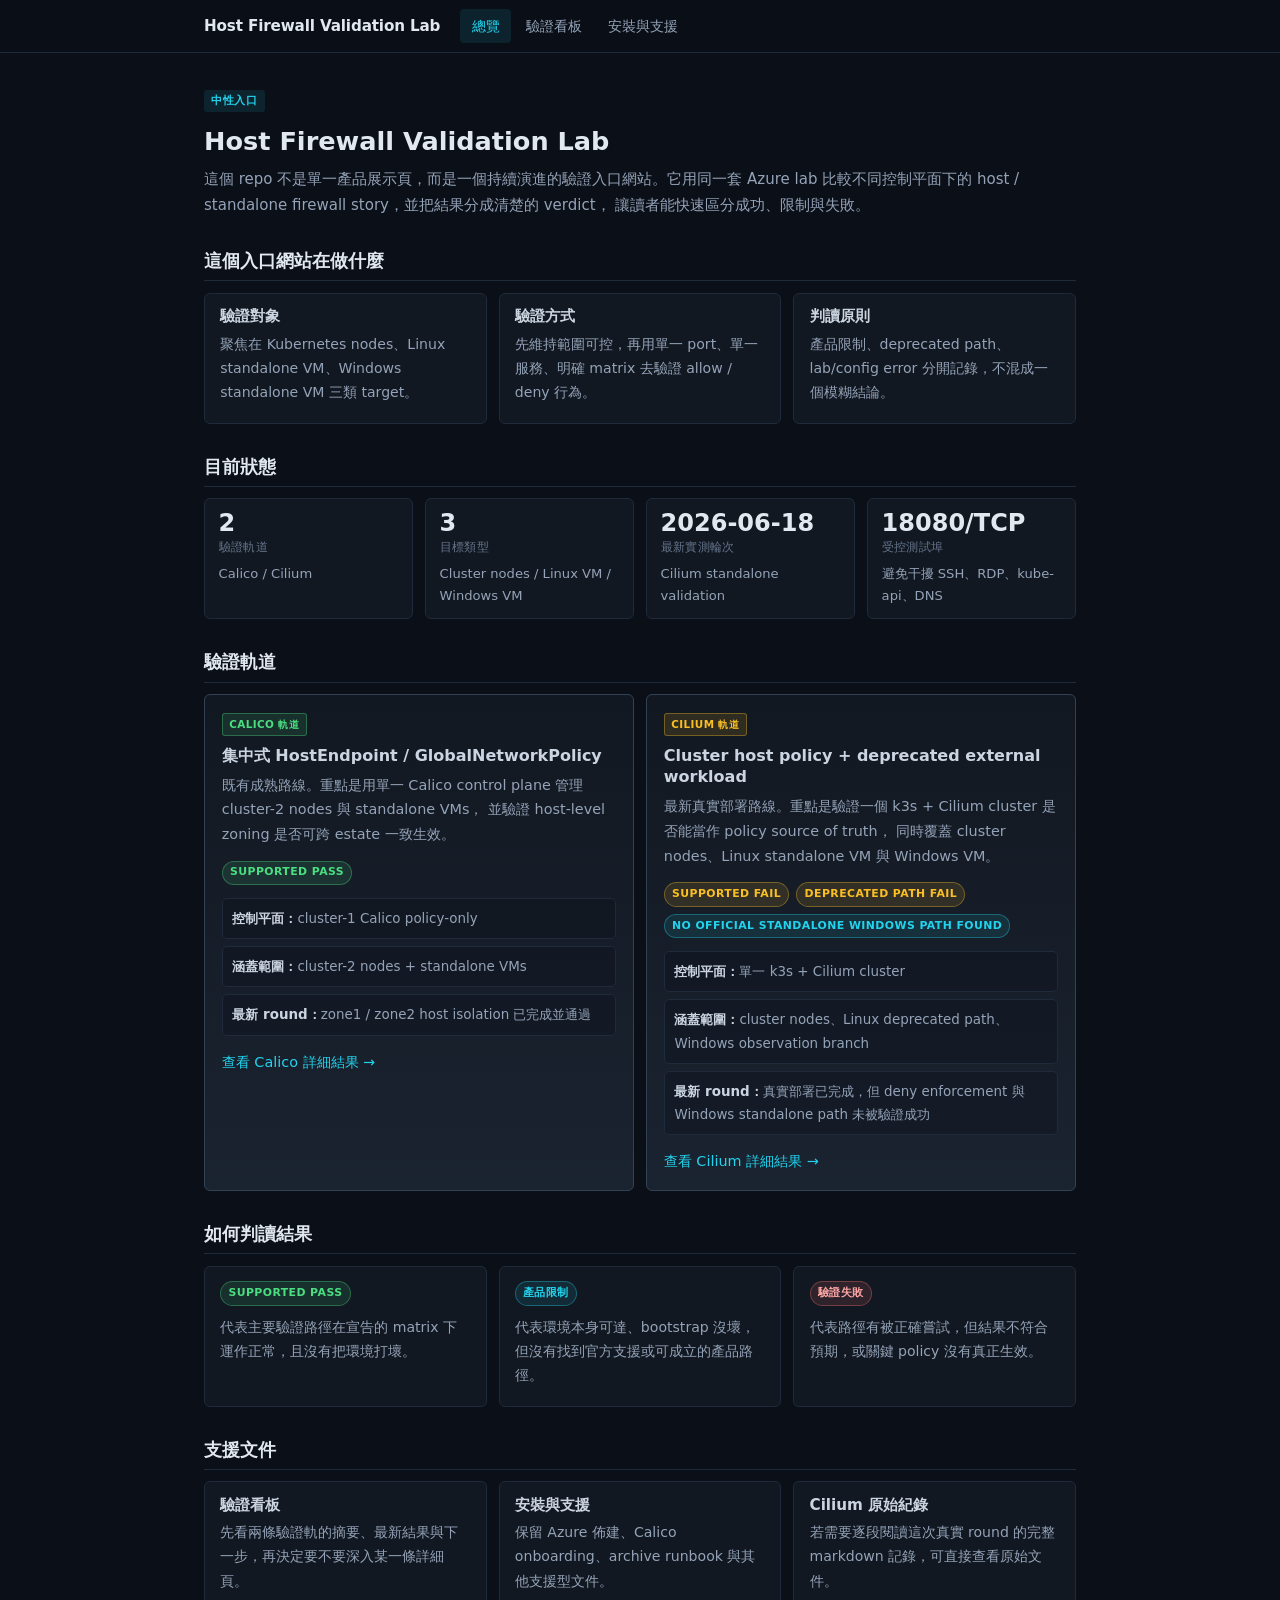
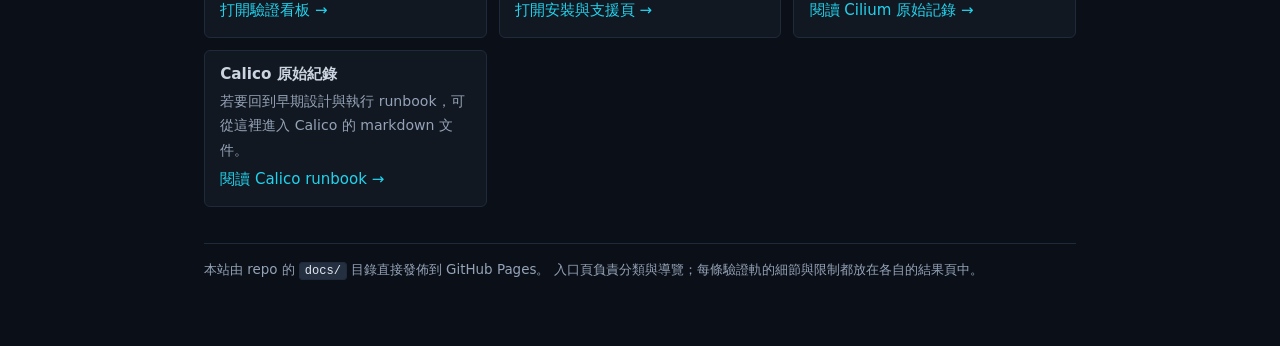
==== commit 94413e44: "docs: refresh github pages lab portal" ====
--- a/docs/index.html
+++ b/docs/index.html
@@ -3,224 +3,170 @@
 <head>
   <meta charset="utf-8">
   <meta name="viewport" content="width=device-width, initial-scale=1">
-  <title>Overview · Calico Central Firewall Lab</title>
+  <title>總覽 · Host Firewall Validation Lab</title>
   <link rel="stylesheet" href="./assets/site.css">
 </head>
 <body>
   <header class="topnav">
     <div class="topnav-inner">
-      <a class="brand" href="./index.html">Calico Central Firewall Lab</a>
+      <a class="brand" href="./index.html">Host Firewall Validation Lab</a>
       <nav class="topnav-links" aria-label="Primary">
-        <a href="./index.html" class="active">Overview</a>
-        <a href="./install.html">Install Guide</a>
-        <a href="./experiments.html">Experiments</a>
+        <a href="./index.html" class="active">總覽</a>
+        <a href="./experiments.html">驗證看板</a>
+        <a href="./install.html">安裝與支援</a>
       </nav>
-      <div class="topnav-actions">
-        <!-- GitHub link can be added here when the repo is public -->
-      </div>
     </div>
   </header>
 
   <main class="shell">
-      <div class="hero">
-        <span class="eyebrow">Current Architecture</span>
-        <h1>集中式 Calico HostEndpoint Lab</h1>
-        <p>
-          環境目前已經進到第二階段：保留一個 cluster-1 作為唯一 Calico control plane，
-          第二個 Kubernetes 叢集維持 Cilium-only，而它的每個 node 連同兩台 standalone VM，
-          全部都以 external host 模型接回 cluster-1 的 Calico datastore。
-        </p>
+    <div class="hero hero-portal">
+      <span class="eyebrow">中性入口</span>
+      <h1>Host Firewall Validation Lab</h1>
+      <p>
+        這個 repo 不是單一產品展示頁，而是一個持續演進的驗證入口網站。它用同一套 Azure lab
+        比較不同控制平面下的 host / standalone firewall story，並把結果分成清楚的 verdict，
+        讓讀者能快速區分成功、限制與失敗。
+      </p>
+    </div>
+
+    <section class="section" id="purpose">
+      <h2>這個入口網站在做什麼</h2>
+      <div class="grid three">
+        <div class="card">
+          <h3>驗證對象</h3>
+          <p>聚焦在 Kubernetes nodes、Linux standalone VM、Windows standalone VM 三類 target。</p>
+        </div>
+        <div class="card">
+          <h3>驗證方式</h3>
+          <p>先維持範圍可控，再用單一 port、單一服務、明確 matrix 去驗證 allow / deny 行為。</p>
+        </div>
+        <div class="card">
+          <h3>判讀原則</h3>
+          <p>產品限制、deprecated path、lab/config error 分開記錄，不混成一個模糊結論。</p>
+        </div>
       </div>
+    </section>
 
-      <section class="section" id="env">
-        <h2>Environment</h2>
-        <div class="grid four">
-          <div class="stat">
-            <div class="value">2</div>
-            <div class="label">Kubernetes Clusters</div>
-            <div class="sub"><code>hep-0605-0534-k3s</code> + <code>hep-0605-0534-k3s2</code></div>
+    <section class="section" id="status">
+      <h2>目前狀態</h2>
+      <div class="grid four">
+        <div class="stat">
+          <div class="value">2</div>
+          <div class="label">驗證軌道</div>
+          <div class="sub">Calico / Cilium</div>
+        </div>
+        <div class="stat">
+          <div class="value">3</div>
+          <div class="label">目標類型</div>
+          <div class="sub">Cluster nodes / Linux VM / Windows VM</div>
+        </div>
+        <div class="stat">
+          <div class="value">2026-06-18</div>
+          <div class="label">最新實測輪次</div>
+          <div class="sub">Cilium standalone validation</div>
+        </div>
+        <div class="stat">
+          <div class="value">18080/TCP</div>
+          <div class="label">受控測試埠</div>
+          <div class="sub">避免干擾 SSH、RDP、kube-api、DNS</div>
+        </div>
+      </div>
+    </section>
+
+    <section class="section" id="tracks">
+      <h2>驗證軌道</h2>
+      <div class="grid two track-grid">
+        <article class="track-card">
+          <span class="status ok">Calico 軌道</span>
+          <h3>集中式 HostEndpoint / GlobalNetworkPolicy</h3>
+          <p>
+            既有成熟路線。重點是用單一 Calico control plane 管理 cluster-2 nodes 與 standalone VMs，
+            並驗證 host-level zoning 是否可跨 estate 一致生效。
+          </p>
+          <div class="verdict-list">
+            <span class="badge success">Supported pass</span>
           </div>
-          <div class="stat">
-            <div class="value">2</div>
-            <div class="label">Standalone VMs</div>
-            <div class="sub"><code>legacy-01</code> / <code>legacy-02</code> (Felix-only)</div>
+          <div class="track-meta">
+            <div><strong>控制平面：</strong>cluster-1 Calico policy-only</div>
+            <div><strong>涵蓋範圍：</strong>cluster-2 nodes + standalone VMs</div>
+            <div><strong>最新 round：</strong>zone1 / zone2 host isolation 已完成並通過</div>
           </div>
-          <div class="stat">
-            <div class="value">1</div>
-            <div class="label">Calico Control Plane</div>
-            <div class="sub">cluster-1 only (datastore + HostEndpoint + GNP)</div>
+          <p style="margin-top:0.9rem"><a href="./experiments/zone-isolation.html">查看 Calico 詳細結果 →</a></p>
+        </article>
+
+        <article class="track-card">
+          <span class="status warn">Cilium 軌道</span>
+          <h3>Cluster host policy + deprecated external workload</h3>
+          <p>
+            最新真實部署路線。重點是驗證一個 k3s + Cilium cluster 是否能當作 policy source of truth，
+            同時覆蓋 cluster nodes、Linux standalone VM 與 Windows VM。
+          </p>
+          <div class="verdict-list">
+            <span class="badge warn">Supported fail</span>
+            <span class="badge warn">Deprecated path fail</span>
+            <span class="badge neutral">No official standalone Windows path found</span>
           </div>
-          <div class="stat">
-            <div class="value">5</div>
-            <div class="label">External Hosts</div>
-            <div class="sub">All managed by the single Calico plane</div>
+          <div class="track-meta">
+            <div><strong>控制平面：</strong>單一 k3s + Cilium cluster</div>
+            <div><strong>涵蓋範圍：</strong>cluster nodes、Linux deprecated path、Windows observation branch</div>
+            <div><strong>最新 round：</strong>真實部署已完成，但 deny enforcement 與 Windows standalone path 未被驗證成功</div>
           </div>
+          <p style="margin-top:0.9rem"><a href="./experiments/cilium-standalone-validation.html">查看 Cilium 詳細結果 →</a></p>
+        </article>
+      </div>
+    </section>
+
+    <section class="section" id="classification">
+      <h2>如何判讀結果</h2>
+      <div class="grid three">
+        <div class="card">
+          <span class="badge success">Supported pass</span>
+          <p style="margin-top:0.55rem">代表主要驗證路徑在宣告的 matrix 下運作正常，且沒有把環境打壞。</p>
         </div>
-      </section>
+        <div class="card">
+          <span class="badge neutral">產品限制</span>
+          <p style="margin-top:0.55rem">代表環境本身可達、bootstrap 沒壞，但沒有找到官方支援或可成立的產品路徑。</p>
+        </div>
+        <div class="card">
+          <span class="badge danger">驗證失敗</span>
+          <p style="margin-top:0.55rem">代表路徑有被正確嘗試，但結果不符合預期，或關鍵 policy 沒有真正生效。</p>
+        </div>
+      </div>
+    </section>
 
-      <section class="section" id="arch">
-        <h2>Architecture</h2>
-        <p>
-          圖只保留兩條管理線，避免把 jumpbox、kubeconfig、placeholder node 全部畫進去後互相重疊。
-          重點是 cluster-1 的 Calico control plane 往右管理兩個 estate：cluster-2 nodes 與 standalone VMs。
-        </p>
-        <div class="figure-frame">
-          <svg viewBox="0 0 1120 540" role="img" aria-label="Current centralized Calico lab architecture">
-            <defs>
-              <marker id="current-arrow" markerWidth="14" markerHeight="12" refX="11" refY="6" orient="auto-start-reverse">
-                <path d="M 0 1 L 11 6 L 0 11 L 3 6 Z" fill="#22d3ee" stroke="#0b0f17" stroke-width="1"></path>
-              </marker>
-            </defs>
+    <section class="section" id="support">
+      <h2>支援文件</h2>
+      <div class="grid two">
+        <div class="card">
+          <h3>驗證看板</h3>
+          <p>先看兩條驗證軌的摘要、最新結果與下一步，再決定要不要深入某一條詳細頁。</p>
+          <a href="./experiments.html">打開驗證看板 →</a>
+        </div>
+        <div class="card">
+          <h3>安裝與支援</h3>
+          <p>保留 Azure 佈建、Calico onboarding、archive runbook 與其他支援型文件。</p>
+          <a href="./install.html">打開安裝與支援頁 →</a>
+        </div>
+        <div class="card">
+          <h3>Cilium 原始紀錄</h3>
+          <p>若需要逐段閱讀這次真實 round 的完整 markdown 記錄，可直接查看原始文件。</p>
+          <a href="./cilium-standalone-host-validation.md">閱讀 Cilium 原始記錄 →</a>
+        </div>
+        <div class="card">
+          <h3>Calico 原始紀錄</h3>
+          <p>若要回到早期設計與執行 runbook，可從這裡進入 Calico 的 markdown 文件。</p>
+          <a href="./calico-hostendpoint-execution-runbook.md">閱讀 Calico runbook →</a>
+        </div>
+      </div>
+    </section>
 
-            <!-- Cluster-1 -->
-            <rect x="36" y="34" width="372" height="410" rx="8" fill="#1a2330" stroke="#334155" stroke-width="1.5"></rect>
-            <text x="56" y="66" fill="#e2e8f0" font-size="20" font-family="ui-sans-serif, system-ui, sans-serif" font-weight="600">Cluster-1</text>
-            <text x="56" y="86" fill="#94a3b8" font-size="12" font-family="ui-sans-serif, system-ui, sans-serif">k3s + Cilium + Calico policy-only</text>
-
-            <rect x="56" y="108" width="332" height="74" rx="6" fill="#121821" stroke="#1f2a3a"></rect>
-            <text x="70" y="132" fill="#e2e8f0" font-size="14" font-family="ui-sans-serif, system-ui, sans-serif" font-weight="600">Kubernetes datastore</text>
-            <text x="70" y="150" fill="#94a3b8" font-size="11" font-family="ui-sans-serif, system-ui, sans-serif">server-0 / 10.70.10.10</text>
-            <text x="70" y="166" fill="#64748b" font-size="10" font-family="ui-sans-serif, system-ui, sans-serif">Calico metadata source and kube-api endpoint</text>
-
-            <rect x="56" y="192" width="332" height="74" rx="6" fill="#121821" stroke="#1f2a3a"></rect>
-            <text x="70" y="216" fill="#e2e8f0" font-size="14" font-family="ui-sans-serif, system-ui, sans-serif" font-weight="600">Cilium datapath</text>
-            <text x="70" y="234" fill="#94a3b8" font-size="11" font-family="ui-sans-serif, system-ui, sans-serif">3 real nodes / pod networking stays in Cilium</text>
-            <text x="70" y="250" fill="#64748b" font-size="10" font-family="ui-sans-serif, system-ui, sans-serif">Calico does not own CNI, IPAM, or pod routes</text>
-
-            <rect x="56" y="276" width="332" height="74" rx="6" fill="#121821" stroke="#1f2a3a"></rect>
-            <text x="70" y="300" fill="#e2e8f0" font-size="14" font-family="ui-sans-serif, system-ui, sans-serif" font-weight="600">Calico control plane</text>
-            <text x="70" y="318" fill="#94a3b8" font-size="11" font-family="ui-sans-serif, system-ui, sans-serif">HostEndpoint / GlobalNetworkPolicy / Felix state</text>
-            <text x="70" y="334" fill="#64748b" font-size="10" font-family="ui-sans-serif, system-ui, sans-serif">One datastore, shared by cluster-1 and all external hosts</text>
-
-            <rect x="458" y="54" width="626" height="166" rx="8" fill="#121821" stroke="#334155" stroke-width="1.5"></rect>
-            <text x="476" y="80" fill="#e2e8f0" font-size="17" font-family="ui-sans-serif, system-ui, sans-serif" font-weight="600">Cluster-2 Host Estate</text>
-            <text x="476" y="100" fill="#94a3b8" font-size="11" font-family="ui-sans-serif, system-ui, sans-serif">k3s + Cilium stays local; nodes onboarded to cluster-1 as external hosts</text>
-
-            <rect x="476" y="120" width="180" height="60" rx="5" fill="#1a2330" stroke="#1f2a3a"></rect>
-            <text x="488" y="140" fill="#e2e8f0" font-size="12" font-family="ui-sans-serif, system-ui, sans-serif" font-weight="600">k3s2-server-0</text>
-            <text x="488" y="156" fill="#94a3b8" font-size="10" font-family="ui-sans-serif, system-ui, sans-serif">10.70.30.10 / Felix active</text>
-
-            <rect x="668" y="120" width="180" height="60" rx="5" fill="#1a2330" stroke="#1f2a3a"></rect>
-            <text x="680" y="140" fill="#e2e8f0" font-size="12" font-family="ui-sans-serif, system-ui, sans-serif" font-weight="600">k3s2-agent-01</text>
-            <text x="680" y="156" fill="#94a3b8" font-size="10" font-family="ui-sans-serif, system-ui, sans-serif">10.70.30.11 / Felix active</text>
-
-            <rect x="860" y="120" width="180" height="60" rx="5" fill="#1a2330" stroke="#1f2a3a"></rect>
-            <text x="872" y="140" fill="#e2e8f0" font-size="12" font-family="ui-sans-serif, system-ui, sans-serif" font-weight="600">k3s2-agent-02</text>
-            <text x="872" y="156" fill="#94a3b8" font-size="10" font-family="ui-sans-serif, system-ui, sans-serif">10.70.30.12 / Felix active</text>
-
-            <!-- Standalone -->
-            <rect x="458" y="238" width="626" height="148" rx="8" fill="#121821" stroke="#334155" stroke-width="1.5"></rect>
-            <text x="476" y="264" fill="#e2e8f0" font-size="17" font-family="ui-sans-serif, system-ui, sans-serif" font-weight="600">Standalone VM Estate</text>
-            <text x="476" y="284" fill="#94a3b8" font-size="11" font-family="ui-sans-serif, system-ui, sans-serif">Non-cluster hosts managed through the same Calico datastore</text>
-
-            <rect x="476" y="306" width="280" height="60" rx="5" fill="#1a2330" stroke="#1f2a3a"></rect>
-            <text x="488" y="326" fill="#e2e8f0" font-size="12" font-family="ui-sans-serif, system-ui, sans-serif" font-weight="600">legacy-01</text>
-            <text x="488" y="342" fill="#94a3b8" font-size="10" font-family="ui-sans-serif, system-ui, sans-serif">10.70.20.20 / Felix active / HostEndpoint</text>
-
-            <rect x="772" y="306" width="280" height="60" rx="5" fill="#1a2330" stroke="#1f2a3a"></rect>
-            <text x="784" y="326" fill="#e2e8f0" font-size="12" font-family="ui-sans-serif, system-ui, sans-serif" font-weight="600">legacy-02</text>
-            <text x="784" y="342" fill="#94a3b8" font-size="10" font-family="ui-sans-serif, system-ui, sans-serif">10.70.20.21 / Felix active / HostEndpoint</text>
-
-            <!-- Arrows + labels -->
-            <line x1="408" y1="335" x2="458" y2="335" stroke="#22d3ee" stroke-width="3.5" marker-end="url(#current-arrow)"></line>
-            <text x="414" y="320" fill="#67e8f9" font-size="10" font-family="ui-sans-serif, system-ui, sans-serif">shared Calico control plane</text>
-
-            <line x1="408" y1="322" x2="458" y2="150" stroke="#22d3ee" stroke-width="3.5" marker-end="url(#current-arrow)"></line>
-            <text x="414" y="192" fill="#67e8f9" font-size="10" font-family="ui-sans-serif, system-ui, sans-serif">nodes treated as external hosts</text>
-
-            <!-- Note bar -->
-            <rect x="36" y="462" width="1048" height="44" rx="6" fill="#121821" stroke="#1f2a3a"></rect>
-            <text x="52" y="488" fill="#cbd5e1" font-size="11.5" font-family="ui-sans-serif, system-ui, sans-serif">
-              補充：cluster-1 的 Kubernetes API 內會額外看到 5 個 placeholder Node 物件，它們代表 external hosts，因此顯示為 NotReady,SchedulingDisabled 是預期行為。
-            </text>
-          </svg>
-        </div>
-      </section>
-
-      <section class="section" id="inventory">
-        <h2>Inventory</h2>
-        <table>
-          <thead>
-            <tr>
-              <th>Domain</th>
-              <th>Name</th>
-              <th>Count / Addresses</th>
-              <th>Control Model</th>
-            </tr>
-          </thead>
-          <tbody>
-            <tr>
-              <td>Cluster-1</td>
-              <td><code>hep-0605-0534-k3s</code></td>
-              <td>3 real nodes / 10.70.10.10-12</td>
-              <td>Cilium is the only CNI; Calico provides policy-only control plane.</td>
-            </tr>
-            <tr>
-              <td>Cluster-2</td>
-              <td><code>hep-0605-0534-k3s2</code></td>
-              <td>3 real nodes / 10.70.30.10-12</td>
-              <td>Cilium inside cluster; each node joined to cluster-1 as Felix-only external host.</td>
-            </tr>
-            <tr>
-              <td>Standalone VM</td>
-              <td><code>legacy-01</code>, <code>legacy-02</code></td>
-              <td>2 VMs / 10.70.20.20-21</td>
-              <td>No Kubernetes; only <code>calico-node -felix</code>.</td>
-            </tr>
-            <tr>
-              <td>External-host inventory</td>
-              <td>cluster-2 nodes + legacy VMs</td>
-              <td>5 hosts total</td>
-              <td>5 placeholder Nodes + 5 HostEndpoints in cluster-1 API.</td>
-            </tr>
-            <tr>
-              <td>HostEndpoints</td>
-              <td>cluster-1 (1) + external (5)</td>
-              <td>6 total</td>
-              <td>Host-level policy path complete; identity-based firewall experiments not yet started.</td>
-            </tr>
-          </tbody>
-        </table>
-      </section>
-
-      <section class="section" id="scope">
-        <h2>Current Scope</h2>
-        <div class="grid three">
-          <div class="card">
-            <span class="status ok">Ready</span>
-            <h3>Single Calico Management Plane</h3>
-            <p>All HostEndpoints and GlobalNetworkPolicies are still published from cluster-1.</p>
-          </div>
-          <div class="card">
-            <span class="status ok">Ready</span>
-            <h3>Multiple Managed Estates</h3>
-            <p>cluster-2 nodes and standalone VMs are simultaneously attached to the same Calico control plane.</p>
-          </div>
-          <div class="card">
-            <span class="status warn">Pending</span>
-            <h3>Identity Firewall</h3>
-            <p>True identity-based firewall testing has not started. The experiments page currently only shows host-level results.</p>
-          </div>
-        </div>
-      </section>
-
-      <section class="footer">
-        <h2>Documentation</h2>
-        <div class="grid two">
-          <div class="card">
-            <h3>Install Guide</h3>
-            <p>Detailed steps for provisioning cluster-1, cluster-2, standalone VMs and onboarding external hosts.</p>
-            <a href="./install.html">Open Install Guide →</a>
-          </div>
-          <div class="card">
-            <h3>Experiments</h3>
-            <p>Host identity segmentation results (zone isolation) and future work tracking.</p>
-            <a href="./experiments.html">Open Experiments →</a>
-          </div>
-        </div>
-        <p style="margin-top:1.1rem;font-size:0.8rem">This site is served from <code>docs/</code> and kept in sync by GitHub Actions / Pages.</p>
-      </section>
-    </main>
+    <section class="footer">
+      <p>
+        本站由 repo 的 <code>docs/</code> 目錄直接發佈到 GitHub Pages。
+        入口頁負責分類與導覽；每條驗證軌的細節與限制都放在各自的結果頁中。
+      </p>
+    </section>
+  </main>
 
   <script>
     (function() {
--- a/docs/assets/site.css
+++ b/docs/assets/site.css
@@ -64,7 +64,7 @@
   backdrop-filter: blur(8px);
 }
 .topnav-inner {
-  max-width: 960px;
+  max-width: 920px;
   margin: 0 auto;
   padding: 0 1.5rem;
   height: 52px;
@@ -134,6 +134,15 @@
   margin-bottom: 0.5rem;
 }
 
+.hero-portal {
+  padding-top: 0.35rem;
+}
+
+.hero-portal p,
+.hero-note {
+  max-width: 60rem;
+}
+
 /* Sections - clean flow */
 .section {
   margin-top: 2rem;
@@ -163,6 +172,15 @@
   color: var(--muted);
 }
 p:last-child { margin-bottom: 0; }
+
+ul, ol {
+  margin: 0 0 0.85rem 1.2rem;
+  color: var(--muted);
+}
+
+li {
+  margin-bottom: 0.3rem;
+}
 
 strong {
   color: var(--ink);
@@ -192,6 +210,10 @@
   line-height: 1.55;
 }
 
+.diagram pre {
+  margin-top: 0.85rem;
+}
+
 /* Minimal cards - only when really needed */
 .card {
   background: var(--surface);
@@ -238,6 +260,12 @@
   letter-spacing: 0.03em;
 }
 
+.stat .sub {
+  margin-top: 0.3rem;
+  font-size: 0.82rem;
+  color: var(--muted);
+}
+
 /* Status badges */
 .status {
   display: inline-block;
@@ -258,6 +286,92 @@
   background: var(--warn-soft);
   color: var(--warn);
   border: 1px solid rgba(251, 191, 36, 0.35);
+}
+
+.badge {
+  display: inline-block;
+  font-size: 0.68rem;
+  font-weight: 600;
+  letter-spacing: 0.04em;
+  text-transform: uppercase;
+  padding: 0.12rem 0.45rem;
+  border-radius: 999px;
+  border: 1px solid var(--border);
+}
+
+.badge.success {
+  background: var(--success-soft);
+  color: var(--success);
+  border-color: rgba(74, 222, 128, 0.35);
+}
+
+.badge.warn,
+.badge.pending {
+  background: var(--warn-soft);
+  color: var(--warn);
+  border-color: rgba(251, 191, 36, 0.35);
+}
+
+.badge.danger {
+  background: rgba(248, 113, 113, 0.12);
+  color: #fca5a5;
+  border-color: rgba(248, 113, 113, 0.35);
+}
+
+.badge.neutral {
+  background: var(--accent-soft);
+  color: var(--accent);
+  border-color: rgba(34, 211, 238, 0.35);
+}
+
+.track-grid {
+  align-items: stretch;
+}
+
+.track-card {
+  background: linear-gradient(180deg, var(--surface), var(--surface-2));
+  border: 1px solid var(--border-strong);
+  border-radius: var(--radius);
+  padding: 1rem 1.05rem;
+}
+
+.track-card h3 {
+  margin: 0.2rem 0 0.4rem;
+}
+
+.track-card p {
+  font-size: 0.9rem;
+}
+
+.track-meta {
+  display: grid;
+  gap: 0.45rem;
+  margin-top: 0.8rem;
+}
+
+.track-meta div {
+  padding: 0.5rem 0.6rem;
+  border: 1px solid var(--border);
+  border-radius: 5px;
+  background: rgba(11, 15, 23, 0.32);
+  font-size: 0.84rem;
+  color: var(--muted);
+}
+
+.track-meta strong {
+  color: var(--ink-2);
+}
+
+.verdict-list {
+  display: flex;
+  flex-wrap: wrap;
+  gap: 0.45rem;
+  margin-top: 0.75rem;
+}
+
+.summary-note {
+  font-size: 0.84rem;
+  color: var(--muted);
 }
 
 /* Tables */
@@ -444,6 +558,68 @@
   display: block;
   margin-bottom: 0.15rem;
   color: var(--ink-2);
+}
+
+.callout.limitation {
+  border-color: rgba(251, 191, 36, 0.35);
+  background: rgba(251, 191, 36, 0.08);
+}
+
+.callout.fail {
+  border-color: rgba(248, 113, 113, 0.35);
+  background: rgba(248, 113, 113, 0.08);
+}
+
+.page {
+  max-width: 1180px;
+  margin: 0 auto;
+  padding: 1.5rem;
+  display: grid;
+  grid-template-columns: 220px minmax(0, 1fr);
+  gap: 1rem;
+}
+
+.sidebar {
+  position: sticky;
+  top: 68px;
+  align-self: start;
+  padding: 0.9rem;
+  border: 1px solid var(--border);
+  border-radius: var(--radius);
+  background: var(--surface);
+}
+
+.sidebar-title {
+  font-size: 0.72rem;
+  font-weight: 700;
+  color: var(--muted-2);
+  letter-spacing: 0.05em;
+  text-transform: uppercase;
+  margin-bottom: 0.55rem;
+}
+
+.sidebar nav {
+  display: grid;
+  gap: 0.25rem;
+}
+
+.sidebar a {
+  display: block;
+  padding: 0.35rem 0.45rem;
+  border-radius: 4px;
+  color: var(--muted);
+  font-size: 0.88rem;
+}
+
+.sidebar a:hover,
+.sidebar a.active {
+  color: var(--ink);
+  background: var(--surface-2);
+  text-decoration: none;
+}
+
+.main {
+  min-width: 0;
 }
 
 /* Footer */
@@ -479,6 +655,13 @@
   h1 { font-size: 1.4rem; }
   .matrix-grid { grid-template-columns: 1fr; }
   .matrix-grid > * { border-right: 0 !important; }
+  .page {
+    grid-template-columns: 1fr;
+    padding: 1rem;
+  }
+  .sidebar {
+    position: static;
+  }
 }
 
 /* Print */
@@ -486,4 +669,4 @@
   .topnav, .copy-btn { display: none !important; }
   body { background: white; color: black; }
   pre { background: #f1f5f9; color: #0f172a; border-color: #cbd5e1; }
-}+}
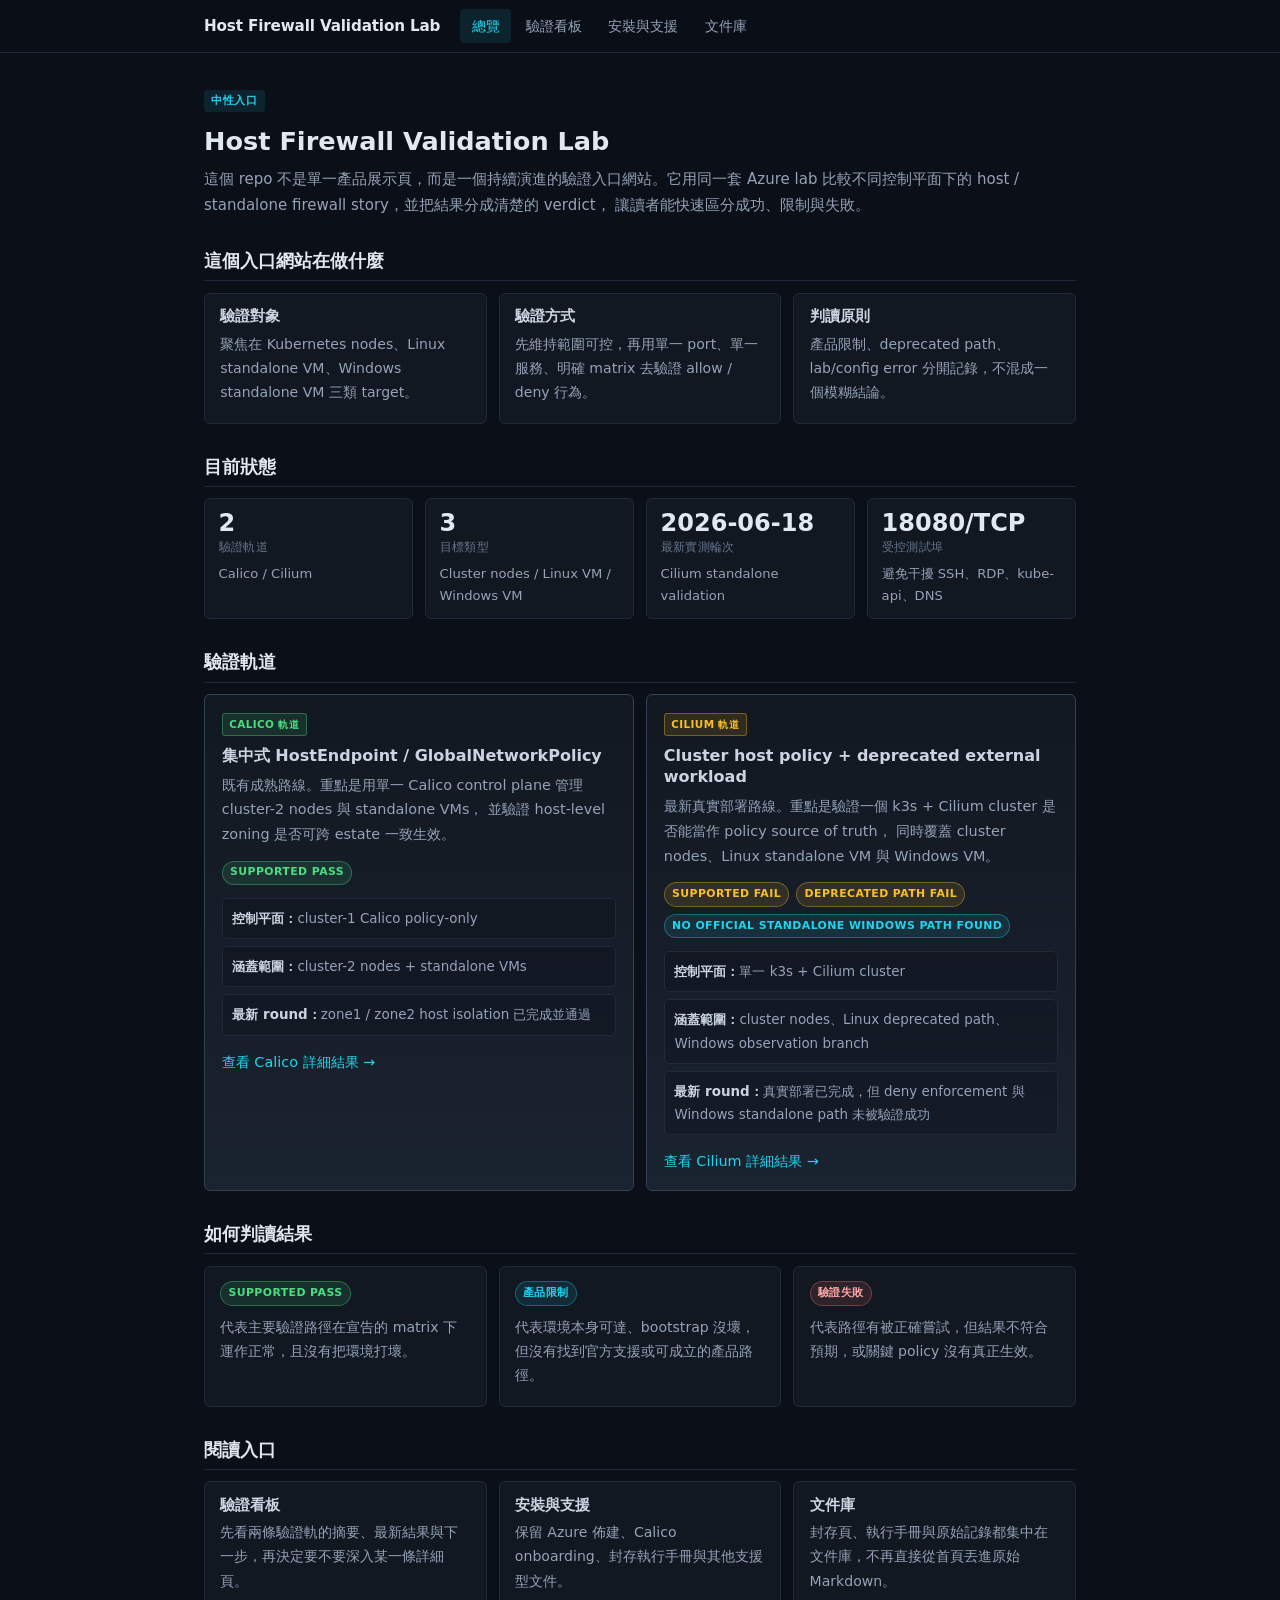
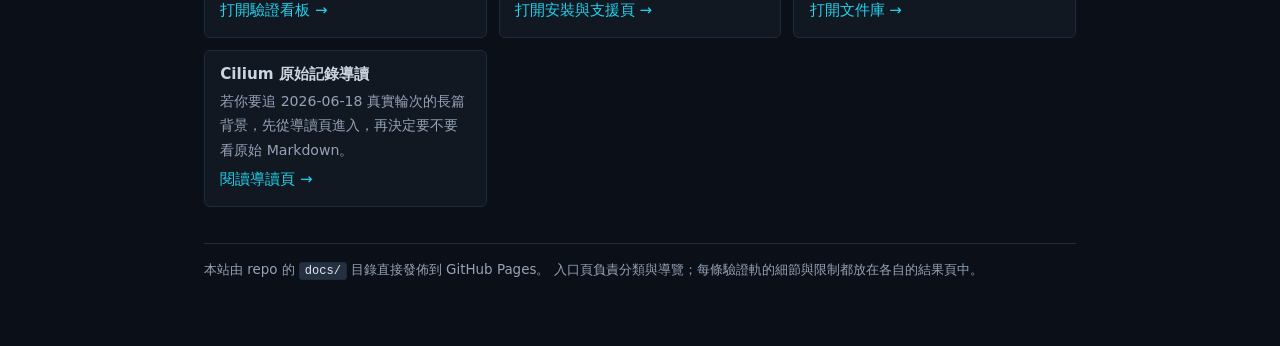
==== commit bcc77cc5: "docs: classify support and archive pages" ====
--- a/docs/index.html
+++ b/docs/index.html
@@ -14,6 +14,7 @@
         <a href="./index.html" class="active">總覽</a>
         <a href="./experiments.html">驗證看板</a>
         <a href="./install.html">安裝與支援</a>
+        <a href="./library.html">文件庫</a>
       </nav>
     </div>
   </header>
@@ -135,7 +136,7 @@
     </section>
 
     <section class="section" id="support">
-      <h2>支援文件</h2>
+      <h2>閱讀入口</h2>
       <div class="grid two">
         <div class="card">
           <h3>驗證看板</h3>
@@ -144,18 +145,18 @@
         </div>
         <div class="card">
           <h3>安裝與支援</h3>
-          <p>保留 Azure 佈建、Calico onboarding、archive runbook 與其他支援型文件。</p>
+          <p>保留 Azure 佈建、Calico onboarding、封存執行手冊與其他支援型文件。</p>
           <a href="./install.html">打開安裝與支援頁 →</a>
         </div>
         <div class="card">
-          <h3>Cilium 原始紀錄</h3>
-          <p>若需要逐段閱讀這次真實 round 的完整 markdown 記錄，可直接查看原始文件。</p>
-          <a href="./cilium-standalone-host-validation.md">閱讀 Cilium 原始記錄 →</a>
+          <h3>文件庫</h3>
+          <p>封存頁、執行手冊與原始記錄都集中在文件庫，不再直接從首頁丟進原始 Markdown。</p>
+          <a href="./library.html">打開文件庫 →</a>
         </div>
         <div class="card">
-          <h3>Calico 原始紀錄</h3>
-          <p>若要回到早期設計與執行 runbook，可從這裡進入 Calico 的 markdown 文件。</p>
-          <a href="./calico-hostendpoint-execution-runbook.md">閱讀 Calico runbook →</a>
+          <h3>Cilium 原始記錄導讀</h3>
+          <p>若你要追 2026-06-18 真實輪次的長篇背景，先從導讀頁進入，再決定要不要看原始 Markdown。</p>
+          <a href="./references/cilium-live-record.html">閱讀導讀頁 →</a>
         </div>
       </div>
     </section>
--- a/docs/assets/site.css
+++ b/docs/assets/site.css
@@ -1,4 +1,4 @@
-/* Calico Central Firewall Lab
+/* Host Firewall Validation Lab
    Clean, minimal dark theme focused on reading technical content.
    Engineer-friendly: high contrast, excellent typography, low chrome.
 */
@@ -650,7 +650,29 @@
 
 /* Responsive */
 @media (max-width: 720px) {
-  .topnav-inner { height: 48px; padding: 0 1rem; }
+  .topnav {
+    position: static;
+  }
+  .topnav-inner {
+    min-height: 48px;
+    height: auto;
+    padding: 0.7rem 1rem;
+    align-items: flex-start;
+    flex-wrap: wrap;
+    gap: 0.55rem 0.75rem;
+  }
+  .brand {
+    white-space: normal;
+    line-height: 1.35;
+  }
+  .topnav-links {
+    width: 100%;
+    flex-wrap: wrap;
+    gap: 0.35rem;
+  }
+  .topnav-links a {
+    padding: 0.25rem 0.55rem;
+  }
   .shell { padding: 1.25rem 1rem 3rem; }
   h1 { font-size: 1.4rem; }
   .matrix-grid { grid-template-columns: 1fr; }
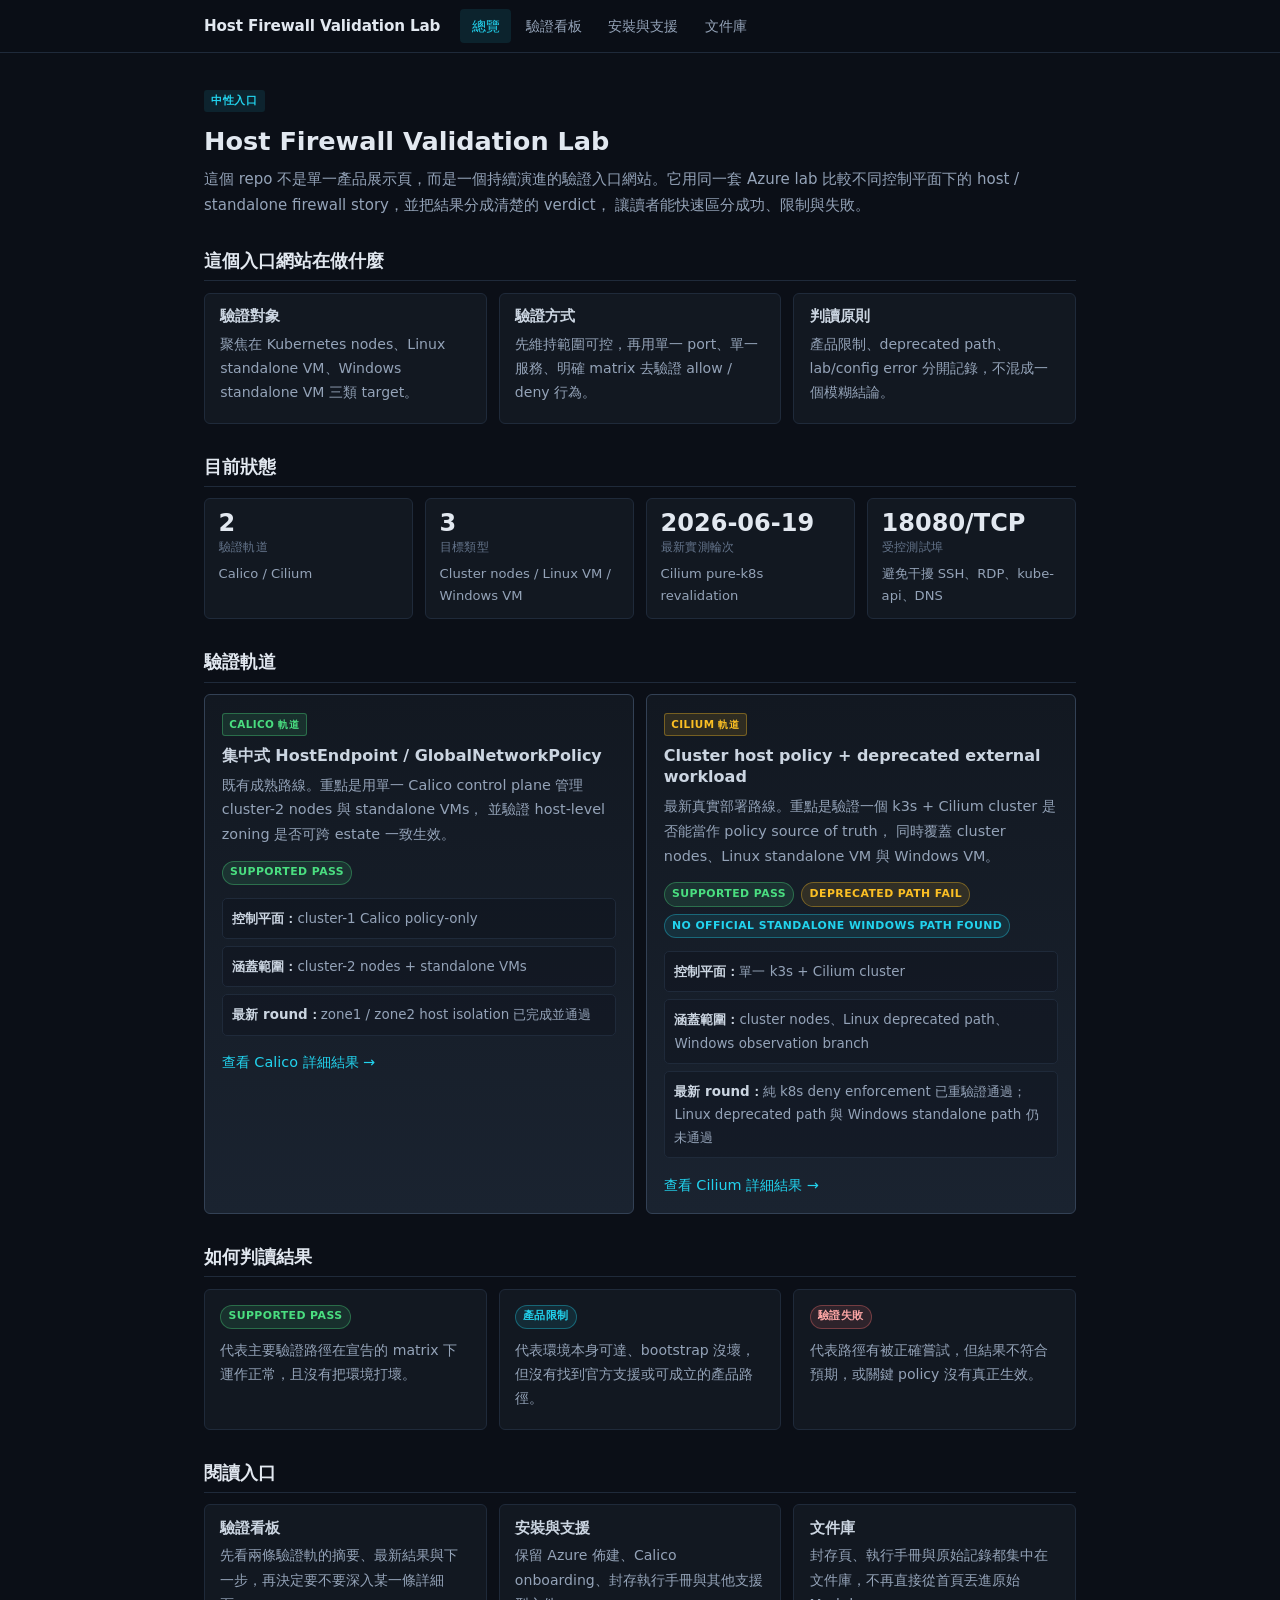
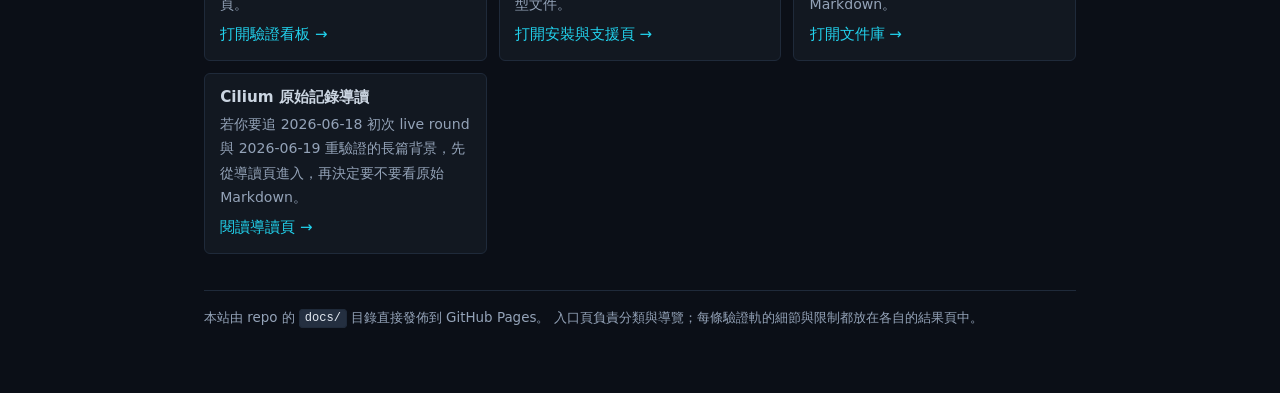
==== commit 1cc14657: "Update Cilium validation docs after k8s revalidation" ====
--- a/docs/index.html
+++ b/docs/index.html
@@ -62,9 +62,9 @@
           <div class="sub">Cluster nodes / Linux VM / Windows VM</div>
         </div>
         <div class="stat">
-          <div class="value">2026-06-18</div>
+          <div class="value">2026-06-19</div>
           <div class="label">最新實測輪次</div>
-          <div class="sub">Cilium standalone validation</div>
+          <div class="sub">Cilium pure-k8s revalidation</div>
         </div>
         <div class="stat">
           <div class="value">18080/TCP</div>
@@ -103,14 +103,14 @@
             同時覆蓋 cluster nodes、Linux standalone VM 與 Windows VM。
           </p>
           <div class="verdict-list">
-            <span class="badge warn">Supported fail</span>
+            <span class="badge success">Supported pass</span>
             <span class="badge warn">Deprecated path fail</span>
             <span class="badge neutral">No official standalone Windows path found</span>
           </div>
           <div class="track-meta">
             <div><strong>控制平面：</strong>單一 k3s + Cilium cluster</div>
             <div><strong>涵蓋範圍：</strong>cluster nodes、Linux deprecated path、Windows observation branch</div>
-            <div><strong>最新 round：</strong>真實部署已完成，但 deny enforcement 與 Windows standalone path 未被驗證成功</div>
+            <div><strong>最新 round：</strong>純 k8s deny enforcement 已重驗證通過；Linux deprecated path 與 Windows standalone path 仍未通過</div>
           </div>
           <p style="margin-top:0.9rem"><a href="./experiments/cilium-standalone-validation.html">查看 Cilium 詳細結果 →</a></p>
         </article>
@@ -155,7 +155,7 @@
         </div>
         <div class="card">
           <h3>Cilium 原始記錄導讀</h3>
-          <p>若你要追 2026-06-18 真實輪次的長篇背景，先從導讀頁進入，再決定要不要看原始 Markdown。</p>
+          <p>若你要追 2026-06-18 初次 live round 與 2026-06-19 重驗證的長篇背景，先從導讀頁進入，再決定要不要看原始 Markdown。</p>
           <a href="./references/cilium-live-record.html">閱讀導讀頁 →</a>
         </div>
       </div>
